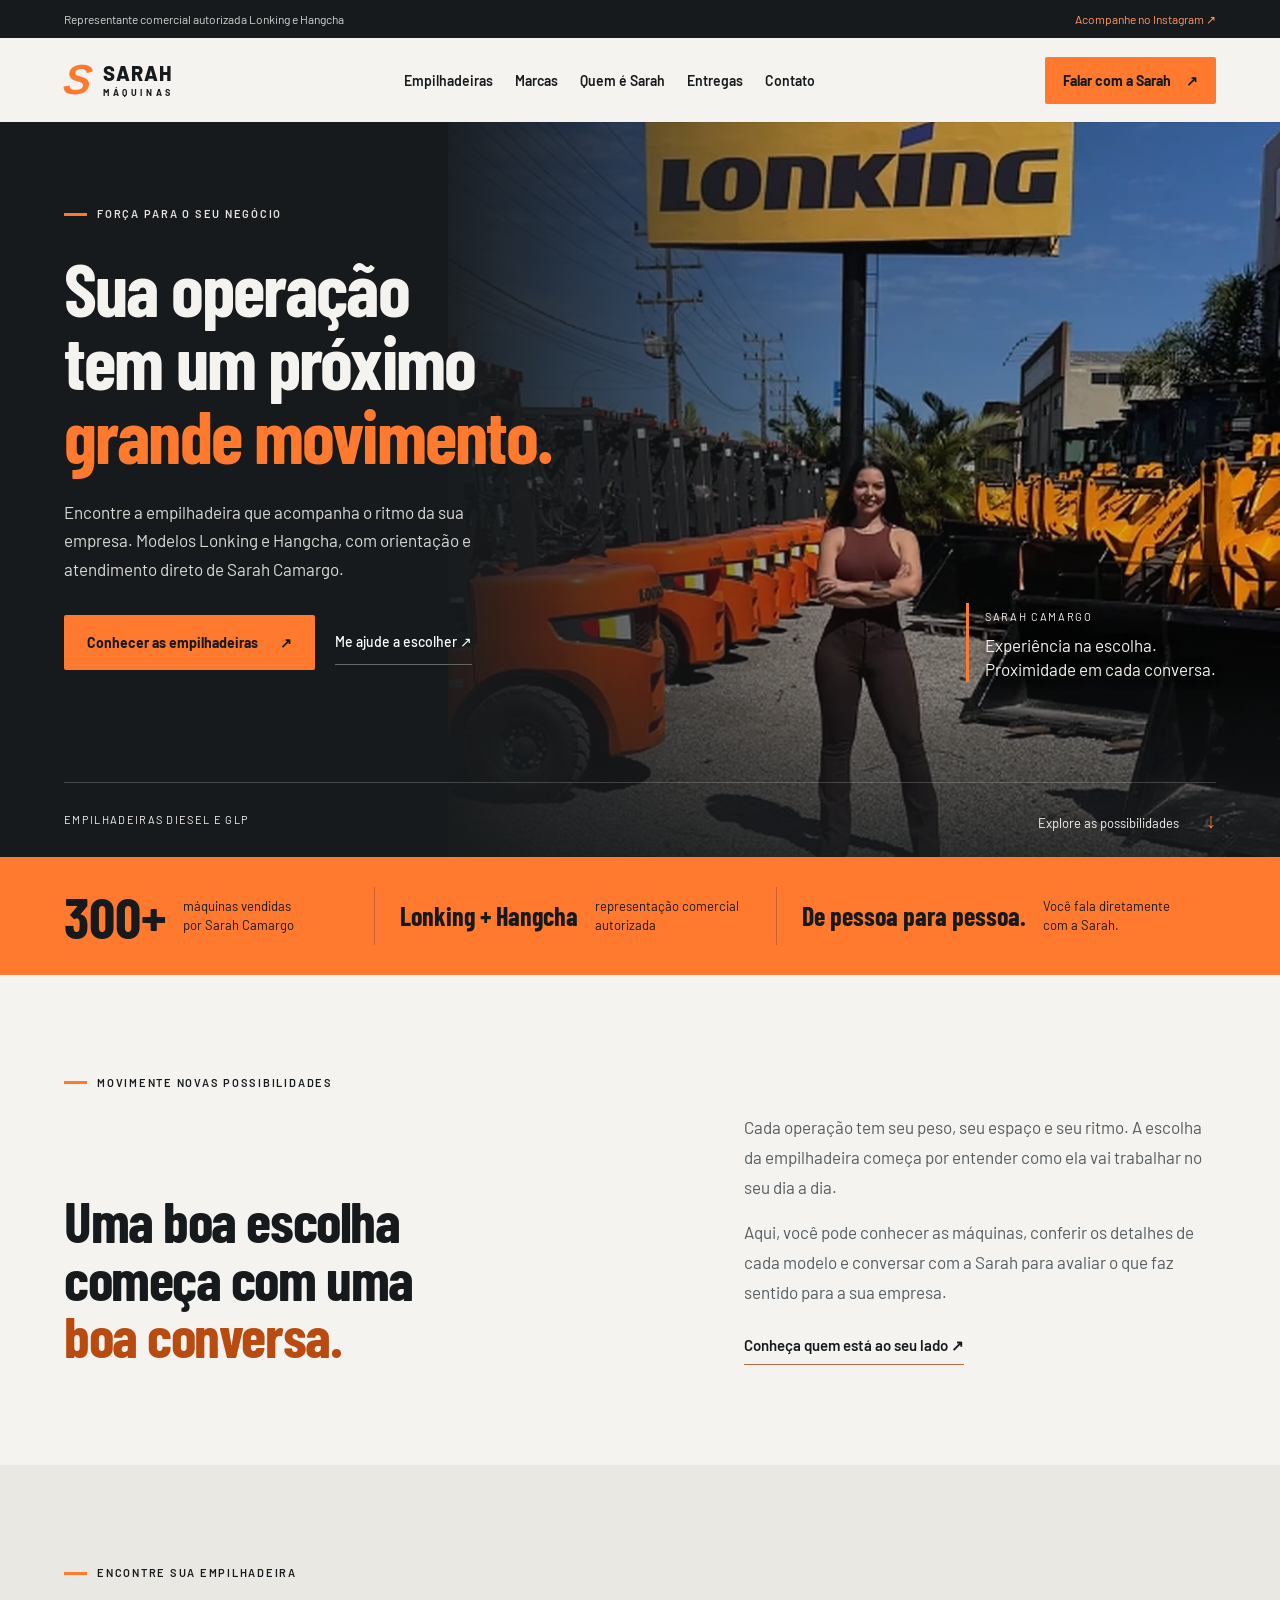
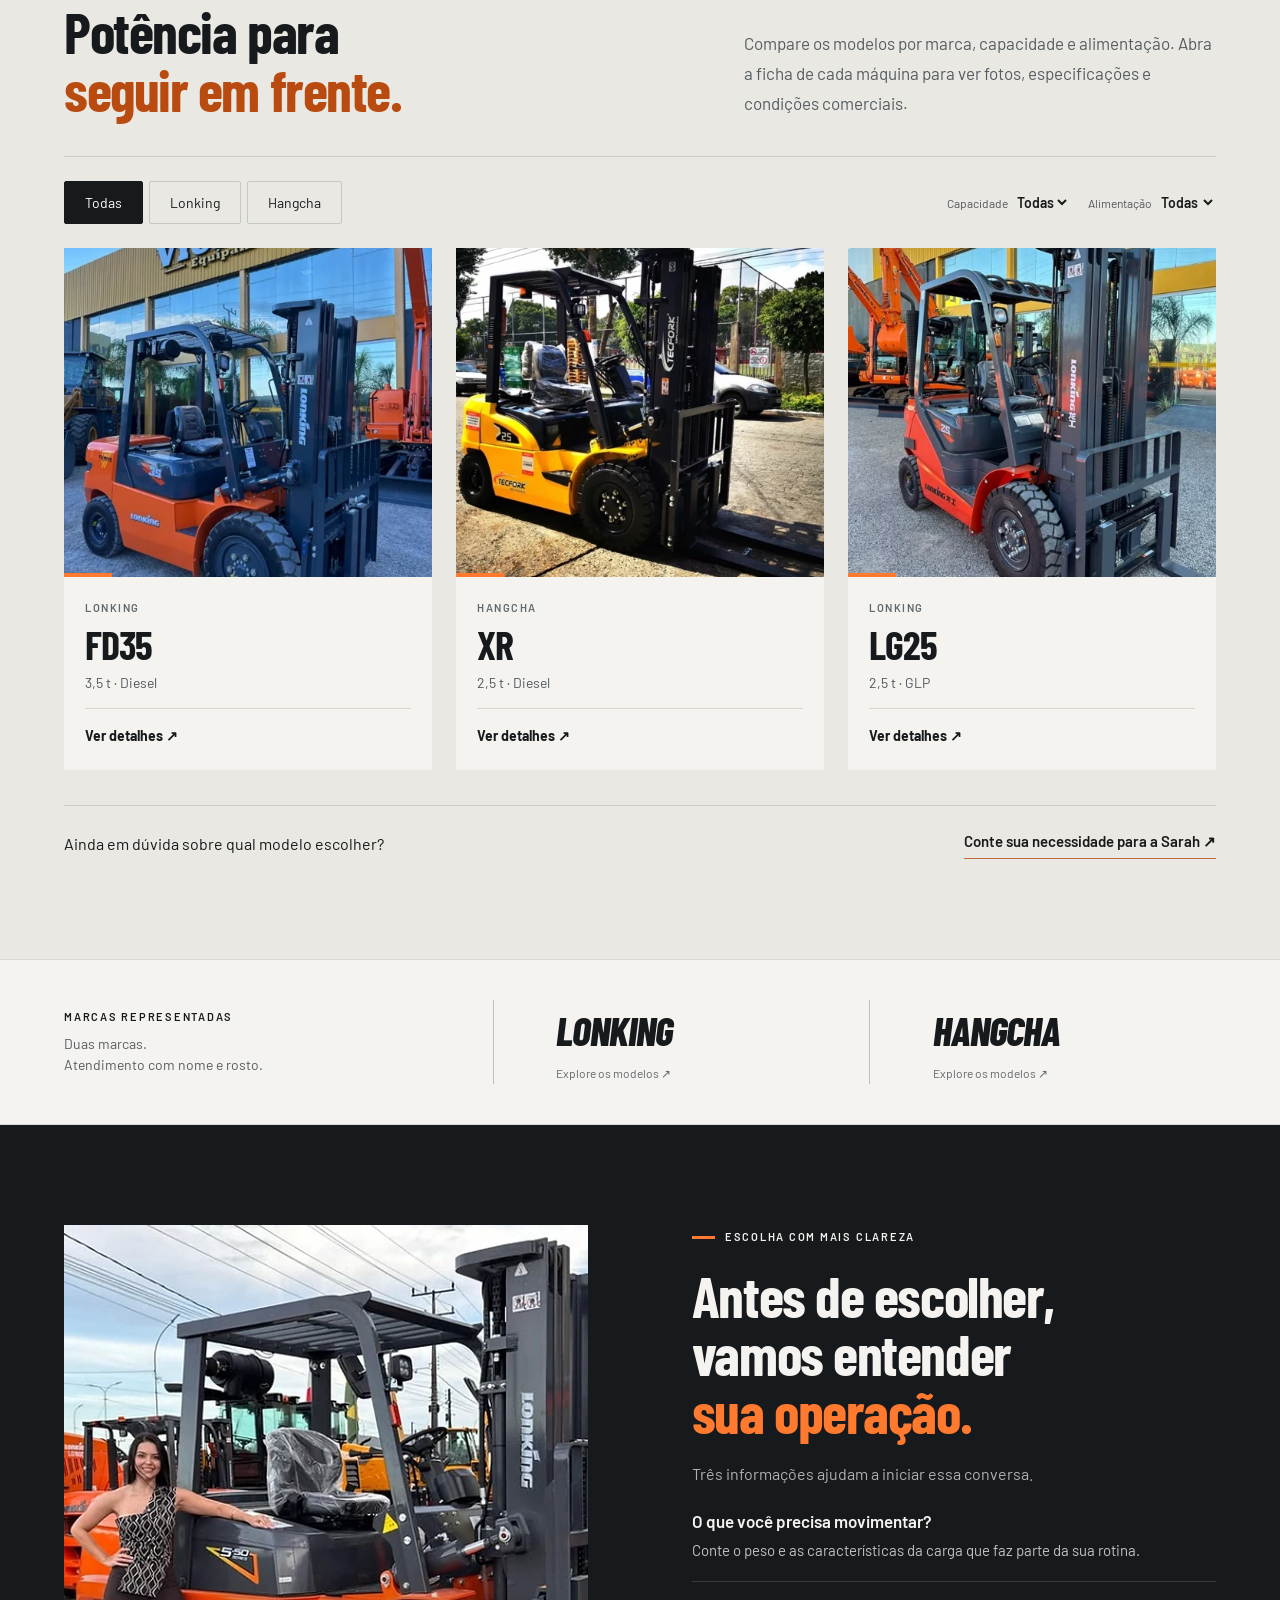
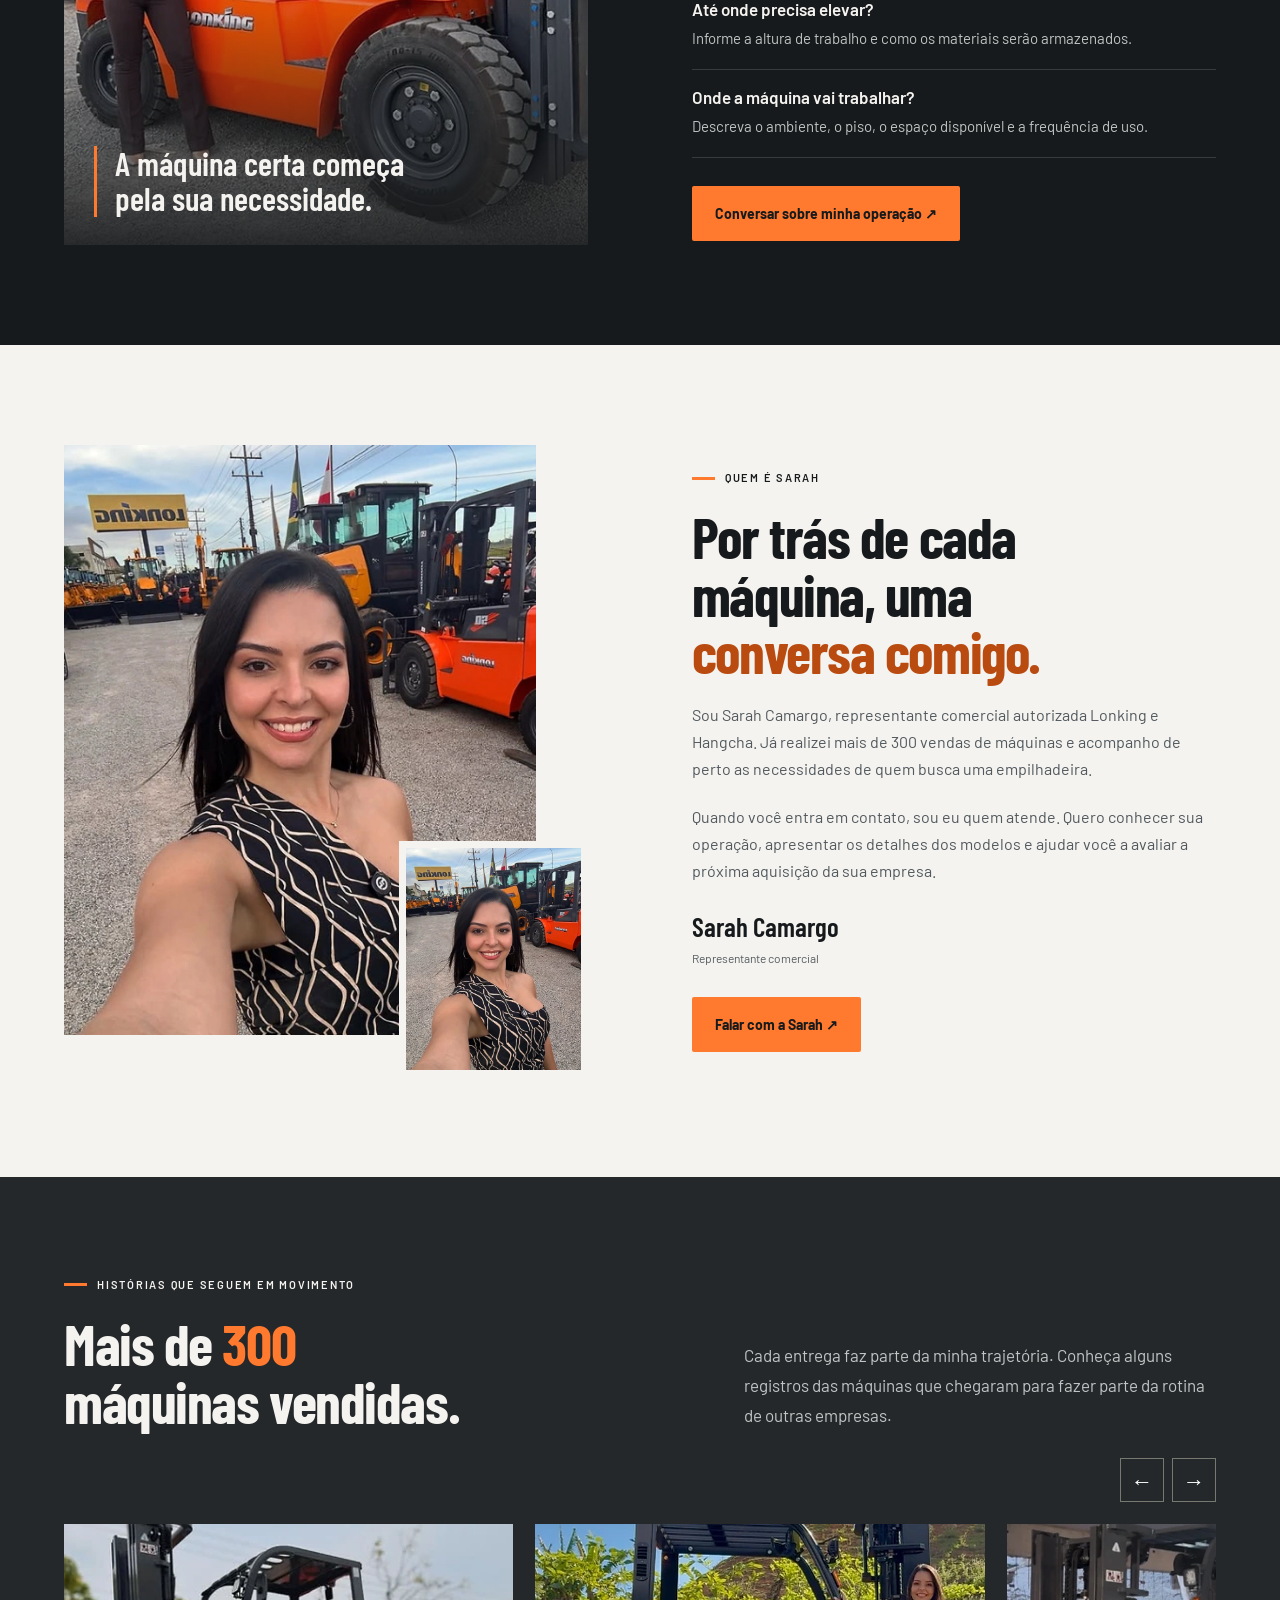
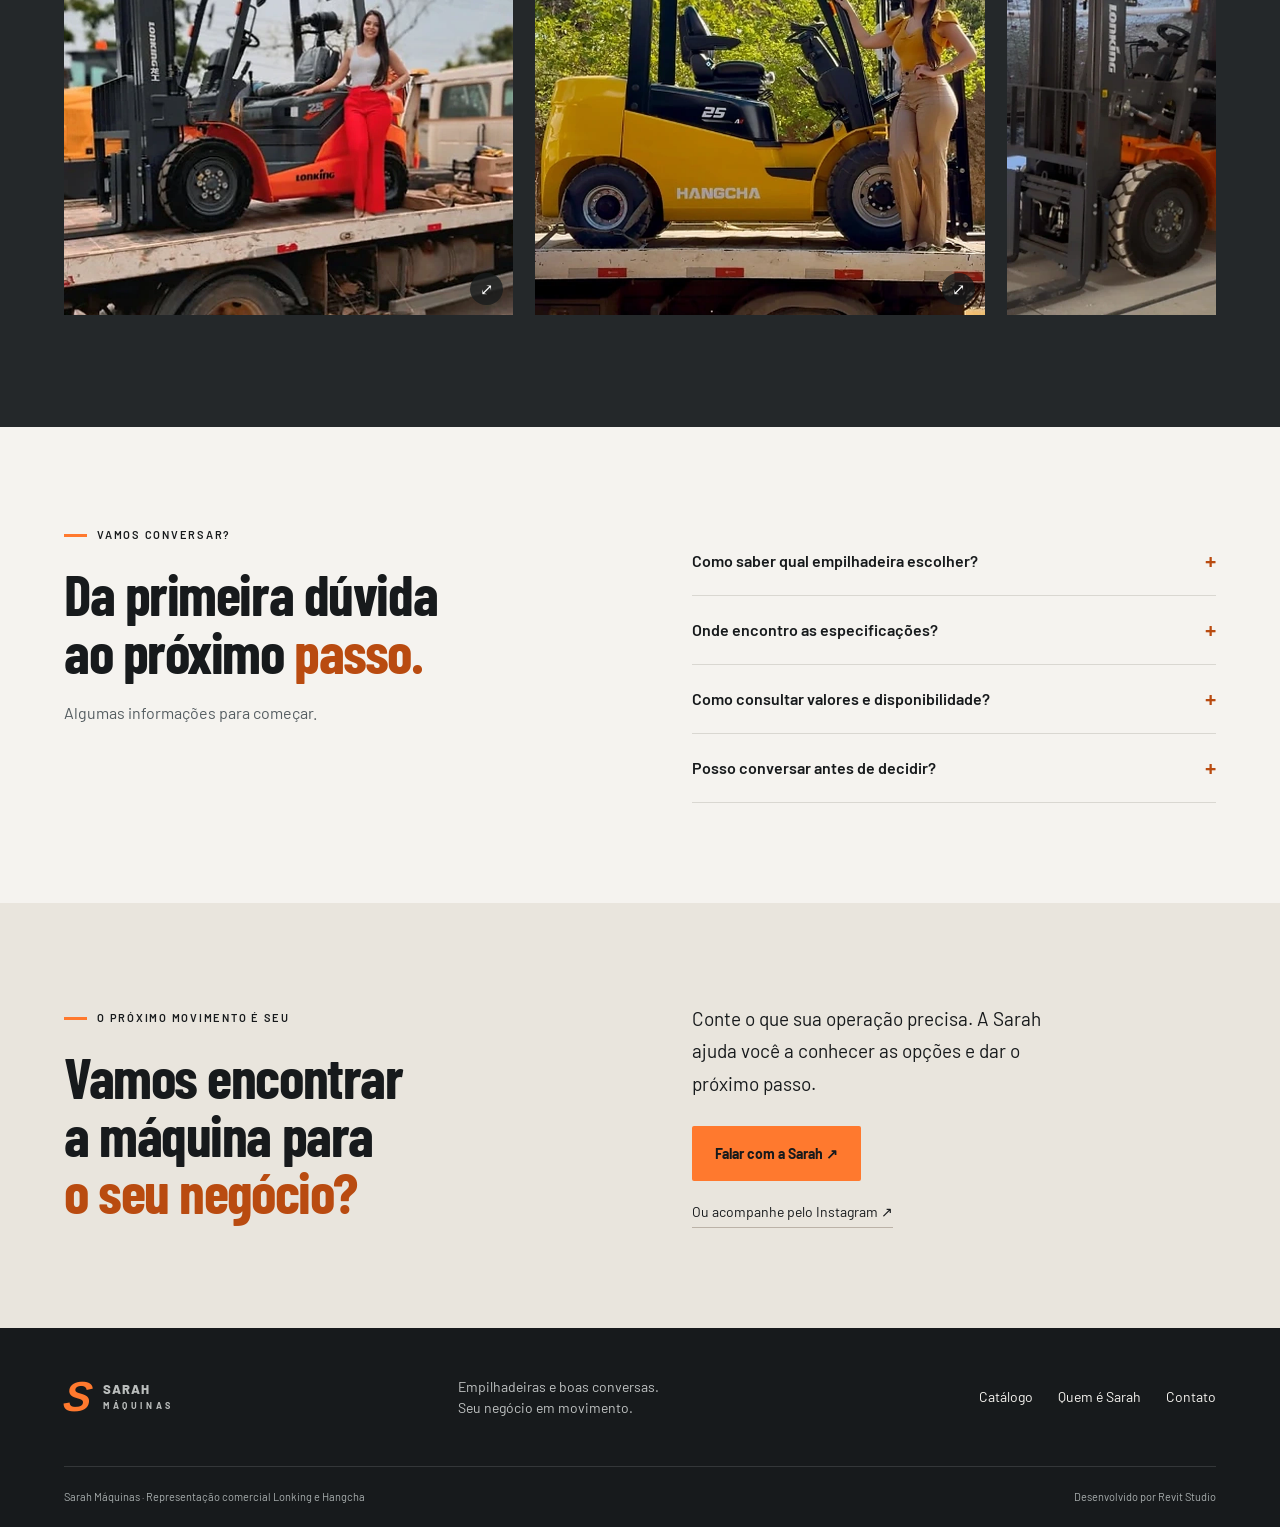
==== index.html @ 53bdcb76 "Repagina Sarah Máquinas com visual industrial e conteúdo de orientação ao comprador" ====
<!doctype html>
<html lang="pt-BR">
<head>
  <meta charset="utf-8">
  <meta name="viewport" content="width=device-width, initial-scale=1">
  <meta name="theme-color" content="#171a1c">
  <meta name="robots" content="noindex,nofollow">
  <meta name="description" content="Empilhadeiras Lonking e Hangcha com Sarah Camargo. Conheça os modelos e converse diretamente com quem entende a sua necessidade.">
  <title>Sarah Máquinas | Empilhadeiras Lonking e Hangcha</title>
  <link rel="stylesheet" href="estilo.css">
  <script defer src="catalogo.js"></script>
  <script defer src="site.js"></script>
</head>
<body>
  <a class="skip" href="#main">Pular para o conteúdo</a>
  <div class="topline"><div class="wrap"><span>Representante comercial autorizada Lonking e Hangcha</span><a href="https://www.instagram.com/sarahempilhadeira/" target="_blank" rel="noopener">Acompanhe no Instagram ↗</a></div></div>
  <header><div class="wrap bar">
    <a class="logo" href="index.html" aria-label="Sarah Máquinas, início"><i aria-hidden="true">S</i><span>SARAH <b>MÁQUINAS</b></span></a>
    <nav aria-label="Navegação"><a href="index.html#catalogo">Empilhadeiras</a><a href="index.html#marcas">Marcas</a><a href="index.html#sarah">Quem é Sarah</a><a href="index.html#entregas">Entregas</a><a href="index.html#contato">Contato</a></nav>
    <button class="top-contact" data-consulta>Falar com a Sarah <span>↗</span></button><button class="menu" aria-label="Abrir menu" aria-expanded="false">☰</button>
  </div></header>
  <main id="main">
    <section class="hero">
      <img class="hero-backdrop" src="media/hero.webp" alt="Sarah Camargo entre empilhadeiras Lonking" fetchpriority="high">
      <div class="wrap hero-inner"><div class="hero-copy">
        <p class="kicker"><i></i> FORÇA PARA O SEU NEGÓCIO</p>
        <h1>Sua operação<br>tem um próximo<br><em>grande movimento.</em></h1>
        <p class="intro">Encontre a empilhadeira que acompanha o ritmo da sua empresa. Modelos Lonking e Hangcha, com orientação e atendimento direto de Sarah Camargo.</p>
        <div class="actions"><a class="primary" href="#catalogo">Conhecer as empilhadeiras <span>↗</span></a><button class="bare" data-consulta>Me ajude a escolher ↗</button></div>
      </div><div class="hero-caption"><span>SARAH CAMARGO</span><p>Experiência na escolha.<br>Proximidade em cada conversa.</p></div></div>
      <div class="hero-bottom wrap"><span>EMPILHADEIRAS DIESEL E GLP</span><a href="#catalogo">Explore as possibilidades <span>↓</span></a></div>
    </section>
    <section class="proof-band" aria-label="Experiência e atendimento"><div class="wrap proof-grid"><div><strong>300+</strong><span>máquinas vendidas<br>por Sarah Camargo</span></div><div><strong>Lonking + Hangcha</strong><span>representação comercial<br>autorizada</span></div><div><strong>De pessoa para pessoa.</strong><span>Você fala diretamente<br>com a Sarah.</span></div></div></section>

    <section class="wrap section introduction"><p class="kicker"><i></i> MOVIMENTE NOVAS POSSIBILIDADES</p><div class="section-heading"><h2>Uma boa escolha<br>começa com uma<br><span>boa conversa.</span></h2><div class="section-copy"><p>Cada operação tem seu peso, seu espaço e seu ritmo. A escolha da empilhadeira começa por entender como ela vai trabalhar no seu dia a dia.</p><p>Aqui, você pode conhecer as máquinas, conferir os detalhes de cada modelo e conversar com a Sarah para avaliar o que faz sentido para a sua empresa.</p><a class="text-link" href="#sarah">Conheça quem está ao seu lado ↗</a></div></div></section>

    <section class="catalog-section" id="catalogo"><div class="wrap section"><div class="section-heading"><div><p class="kicker"><i></i> ENCONTRE SUA EMPILHADEIRA</p><h2>Potência para<br><span>seguir em frente.</span></h2></div><p class="section-copy">Compare os modelos por marca, capacidade e alimentação. Abra a ficha de cada máquina para ver fotos, especificações e condições comerciais.</p></div><div class="filters"><div id="brands" aria-label="Filtrar por marca"></div><div class="selects"><label>Capacidade<select id="cap"><option value="">Todas</option><option>2,5 t</option><option>3,5 t</option></select></label><label>Alimentação<select id="fuel"><option value="">Todas</option><option>Diesel</option><option>GLP</option></select></label></div></div><div id="cards" class="cards" aria-live="polite"></div><div class="catalog-help"><p>Ainda em dúvida sobre qual modelo escolher?</p><button class="text-link" data-consulta>Conte sua necessidade para a Sarah ↗</button></div></div></section>

    <section id="marcas" class="brand-section"><div class="wrap brands-row"><div><p class="kicker">MARCAS REPRESENTADAS</p><p>Duas marcas.<br>Atendimento com nome e rosto.</p></div><a href="?marca=Lonking#catalogo" data-brand="Lonking"><strong>LONKING</strong><small>Explore os modelos ↗</small></a><a href="?marca=Hangcha#catalogo" data-brand="Hangcha"><strong>HANGCHA</strong><small>Explore os modelos ↗</small></a></div></section>

    <section class="choice-section"><div class="wrap section choice-grid"><div class="choice-image"><img src="media/home-2.webp" alt="Sarah ao lado de uma empilhadeira" loading="lazy"><span>A máquina certa começa<br>pela sua necessidade.</span></div><div><p class="kicker"><i></i> ESCOLHA COM MAIS CLAREZA</p><h2>Antes de escolher,<br>vamos entender<br><span>sua operação.</span></h2><p class="choice-lead">Três informações ajudam a iniciar essa conversa.</p><div class="choice-item"><h3>O que você precisa movimentar?</h3><p>Conte o peso e as características da carga que faz parte da sua rotina.</p></div><div class="choice-item"><h3>Até onde precisa elevar?</h3><p>Informe a altura de trabalho e como os materiais serão armazenados.</p></div><div class="choice-item"><h3>Onde a máquina vai trabalhar?</h3><p>Descreva o ambiente, o piso, o espaço disponível e a frequência de uso.</p></div><button class="primary" data-consulta>Conversar sobre minha operação ↗</button></div></div></section>

    <section id="sarah" class="about-section"><div class="wrap section about"><div class="portrait-film"><video id="video" autoplay muted loop playsinline preload="metadata" poster="media/sarah.webp" aria-label="Sarah Camargo em vídeo"><source src="media/video.mp4" type="video/mp4"></video><img src="media/sarah.webp" class="portrait-inset" alt="Retrato de Sarah Camargo" loading="lazy"></div><div><p class="kicker"><i></i> QUEM É SARAH</p><h2>Por trás de cada<br>máquina, uma<br><span>conversa comigo.</span></h2><p>Sou Sarah Camargo, representante comercial autorizada Lonking e Hangcha. Já realizei mais de 300 vendas de máquinas e acompanho de perto as necessidades de quem busca uma empilhadeira.</p><p>Quando você entra em contato, sou eu quem atende. Quero conhecer sua operação, apresentar os detalhes dos modelos e ajudar você a avaliar a próxima aquisição da sua empresa.</p><p class="signature">Sarah Camargo<span>Representante comercial</span></p><button class="primary" data-consulta>Falar com a Sarah ↗</button></div></div></section>

    <section class="deliver section" id="entregas"><div class="wrap"><div class="section-heading"><div><p class="kicker"><i></i> HISTÓRIAS QUE SEGUEM EM MOVIMENTO</p><h2>Mais de <em>300</em><br>máquinas vendidas.</h2></div><p class="section-copy">Cada entrega faz parte da minha trajetória. Conheça alguns registros das máquinas que chegaram para fazer parte da rotina de outras empresas.</p></div><div class="rail-tools"><button id="prevDelivery" aria-label="Entrega anterior">←</button><button id="nextDelivery" aria-label="Próxima entrega">→</button></div><div class="delivery-rail" id="delivery" aria-label="Fotos de entregas"></div></div></section>

    <section class="wrap section faq-section"><div><p class="kicker"><i></i> VAMOS CONVERSAR?</p><h2>Da primeira dúvida<br>ao próximo <span>passo.</span></h2><p>Algumas informações para começar.</p></div><div class="faq-list"><details><summary>Como saber qual empilhadeira escolher?</summary><p>Comece pelo peso da carga, altura de elevação e ambiente de trabalho. Envie essas informações para a Sarah e converse sobre os modelos do catálogo.</p></details><details><summary>Onde encontro as especificações?</summary><p>Abra “Ver detalhes” no modelo desejado. A página reúne fotos, capacidade, alimentação e as especificações disponíveis para aquela máquina.</p></details><details><summary>Como consultar valores e disponibilidade?</summary><p>Use “Consultar este modelo” na página da máquina para preparar uma mensagem com o modelo escolhido. A Sarah confirma o valor, a disponibilidade e as condições da proposta.</p></details><details><summary>Posso conversar antes de decidir?</summary><p>Sim. Você pode falar com a Sarah mesmo sem ter escolhido um modelo. Conte como a máquina será utilizada para iniciar o atendimento.</p></details></div></section>

    <section id="contato" class="contact"><div class="wrap section contact-grid"><div><p class="kicker"><i></i> O PRÓXIMO MOVIMENTO É SEU</p><h2>Vamos encontrar<br>a máquina para<br><span>o seu negócio?</span></h2></div><div><p>Conte o que sua operação precisa. A Sarah ajuda você a conhecer as opções e dar o próximo passo.</p><button class="primary" data-consulta>Falar com a Sarah ↗</button><a class="social-link" href="https://www.instagram.com/sarahempilhadeira/" target="_blank" rel="noopener">Ou acompanhe pelo Instagram ↗</a></div></div></section>
  </main>
  <footer><div class="wrap footer-main"><a class="logo" href="index.html"><i aria-hidden="true">S</i><span>SARAH <b>MÁQUINAS</b></span></a><p>Empilhadeiras e boas conversas.<br>Seu negócio em movimento.</p><div><a href="#catalogo">Catálogo</a><a href="#sarah">Quem é Sarah</a><a href="#contato">Contato</a></div></div><div class="wrap footer-bottom"><span>Sarah Máquinas · Representação comercial Lonking e Hangcha</span><small>Desenvolvido por Revit Studio</small></div></footer>
  <dialog id="dialog"><button class="close" aria-label="Fechar">×</button><div id="modalContent"></div></dialog>
</body>
</html>
---- estilo.css ----
@import url('https://fonts.googleapis.com/css2?family=Barlow+Condensed:wght@600;700;800&family=Barlow:wght@400;500;600;700&display=swap');
*{box-sizing:border-box}html{scroll-behavior:smooth;scroll-padding-top:24px}body{margin:0;background:#f5f3ef;color:#171a1c;font:16px/1.5 "Segoe UI",Arial,sans-serif}a,button{color:inherit}a{text-decoration:none}button,select,textarea{font:inherit}button{cursor:pointer}button,a,select{touch-action:manipulation}button{border:0;background:none}button:focus-visible,a:focus-visible,select:focus-visible,textarea:focus-visible{outline:3px solid #3687be;outline-offset:3px}img{display:block;width:100%}.wrap{width:min(1296px,90%);margin:auto}.skip{position:fixed;top:-100px;background:white;padding:10px;z-index:10}.skip:focus{top:0}header,.hero,footer,.deliver{background:#171a1c;color:#f5f3ef}.bar{height:78px;display:flex;align-items:center;justify-content:space-between;gap:22px}.logo{display:flex;align-items:center;gap:10px;line-height:1;font-size:18px;letter-spacing:1px;font-weight:800}.logo b{display:block;font-size:9px;letter-spacing:3.6px;margin-top:5px}.logo i{font:italic 900 35px/1 Arial;transform:skew(-8deg);color:#ff792e}.bar nav{display:flex;gap:32px;font-size:14px}.bar nav a:hover,.bare:hover{color:#ff995e}.top-contact{border:1px solid #676b6b;color:white;padding:9px 15px;border-radius:3px;font-weight:600;font-size:14px}.top-contact span{margin-left:12px}.menu{display:none}.hero{border-top:1px solid #393c3e}.hero-inner{display:grid;grid-template-columns:1fr 1fr;align-items:stretch}.hero-copy{display:flex;flex-direction:column;justify-content:center;padding:55px 15px 60px 0}.kicker{font:700 11px/1.5 Consolas,monospace;letter-spacing:2px;margin:0 0 22px;display:flex;align-items:center;gap:10px}.kicker i{display:inline-block;width:23px;height:3px;background:#ff792e}.hero .kicker{color:#d6d7d5}h1,h2,h3,p,figure{margin:0}h1,h2,h3{font-family:"Segoe UI",Arial,sans-serif;font-weight:700;letter-spacing:-.065em;line-height:1.01}h1{font-size:clamp(48px,5.7vw,89px)}h1 em{font-style:normal;color:#afb2b2}h1 span,h2 span,.deliver em{color:#ff792e}.intro{color:#c4c6c5;margin:24px 0 28px;font-size:17px}.actions{display:flex;align-items:center;gap:22px;flex-wrap:wrap}.primary,.bare,.actions>a{font-weight:650;font-size:14px}.primary{background:#ff792e;color:#171a1c;padding:14px 19px;border-radius:3px;display:inline-flex;gap:22px;align-items:center;justify-content:center}.primary:hover{background:#ff914f}.bare{color:white;padding:12px 0;border-bottom:1px solid #636666}.hero-media{position:relative;isolation:isolate;overflow:hidden;background:#202426}.hero-media>img{position:absolute;height:100%;object-fit:cover;object-position:50% 54%}.hero-media:after{content:"";position:absolute;inset:70% 0 0;background:linear-gradient(transparent,#101315c9);pointer-events:none}.hero-media figcaption{position:absolute;inset:auto 18px 12px;z-index:1;display:flex;align-items:center;justify-content:space-between;gap:8px;color:white;font-size:12px}.hero-media figcaption div{display:flex;align-items:center;gap:6px;font:11px Consolas,monospace}.hero-media button,.viewer button{color:white;border:1px solid #ffffff70;background:#171a1c80;border-radius:50%;width:40px;height:40px}.section{padding-block:80px}h2{font-size:clamp(40px,4.5vw,72px)}.filters{display:flex;justify-content:space-between;align-items:center;flex-wrap:wrap;gap:18px;border-top:1px solid #c9c9c3;padding:20px 0;margin-top:32px}#brands,.selects{display:flex;gap:6px;align-items:center}#brands button{padding:9px 15px;border:1px solid #c6c8c3;border-radius:3px;font-size:14px}#brands button[aria-pressed=true]{background:#171a1c;color:white;border-color:#171a1c}.selects{gap:18px}.selects label{font-size:12px;color:#51585c}.selects select{margin-left:5px;border:0;background:transparent;color:#171a1c;font-size:14px;font-weight:600}.cards{display:grid;grid-template-columns:repeat(3,minmax(0,1fr));gap:22px}.card{border-bottom:1px solid #bbbdb8;padding-bottom:17px}.card .pic{overflow:hidden;background:#e0e0da}.card img{aspect-ratio:1.3;object-fit:cover;object-position:50% 65%;transition:transform .35s}.card:hover img{transform:scale(1.025)}.card small,.sub{display:block;font:600 11px/1.5 Consolas,monospace;letter-spacing:1.5px;text-transform:uppercase;color:#60686d;margin:18px 0 7px}.card h3{font-size:34px}.card p{color:#51595e;font-size:14px;margin:8px 0 15px}.card b,.return{font-size:14px}.brand-section{border-block:1px solid #c9c9c3;background:#eae9e4}.brands-row{display:grid;grid-template-columns:.8fr 1fr 1fr;padding-block:26px;align-items:center}.brands-row .kicker{margin:0}.brands-row a{border-left:1px solid #bec0bc;padding-left:12%}.brands-row strong{display:block;font-size:28px;font-style:italic;font-weight:800;letter-spacing:-1px}.brands-row small,.contact small{color:#60686d}.about,.product{display:grid;grid-template-columns:1fr 1fr;gap:8%;align-items:center}.about img{height:clamp(320px,38vw,520px);object-fit:cover;object-position:center 40%}.about p:not(.kicker){color:#51595e;max-width:540px;margin:20px 0}.about button{margin-top:10px}.deliver em{font-style:normal}.deliver h2+p{margin:16px 0 28px;color:#c4c6c5}.delivery-grid{display:grid;grid-template-columns:2fr 1fr 1fr;grid-template-rows:repeat(2,190px);gap:12px}.delivery-grid button,.product-photo{position:relative;padding:0;overflow:hidden}.delivery-grid button:first-child{grid-row:span 2}.delivery-grid button:nth-child(2){grid-row:span 2}.delivery-grid img{height:100%;object-fit:cover}.zoom{position:absolute;bottom:10px;right:10px;background:#171a1cc4;color:white;padding:4px 10px}.deliver video{display:block;width:min(100%,790px);max-height:470px;margin:32px auto 0;background:#101214}.contact h2{max-width:840px}.contact .actions{margin:26px 0 12px}footer .wrap{display:flex;gap:20px;flex-wrap:wrap;align-items:center;padding-block:28px}footer span,footer small{font-size:13px;color:#babdbc}footer small{margin-left:auto}.return{display:inline-block;padding-bottom:20px}.product{align-items:start}.product-photo img{max-height:590px;object-fit:contain;background:#e1e2de}.product h1{font-size:clamp(48px,6vw,78px);margin-bottom:16px}.product h2{font-size:24px;margin-top:34px;letter-spacing:-.04em}.product dl{margin:12px 0}.product dl div{border-bottom:1px solid #cccec8;padding:9px 0;display:grid;grid-template-columns:40% 1fr;gap:5px;font-size:14px}.product dt{color:#60686d}.product dd{margin:0}.thumbs{display:flex;gap:8px;margin-top:10px}.thumbs button{padding:2px;border:2px solid transparent}.thumbs button[aria-pressed=true]{border-color:#ff792e}.thumbs img{width:55px;height:65px;object-fit:cover}.share{padding:10px 0;text-decoration:underline}.product .actions{margin-top:18px}.product .commercial{font-size:14px;color:#535a5d}.empty{grid-column:1/-1;padding:28px 0}.empty button{text-decoration:underline}dialog{border:0;border-radius:6px;padding:32px;max-width:min(94vw,620px);width:100%;color:#171a1c;background:#f5f3ef}dialog::backdrop{background:#080a0bdc}dialog h2{font-size:32px;padding-right:30px;margin-bottom:15px}.close{position:absolute;top:8px;right:8px;font-size:26px;width:40px;height:40px;z-index:2;background:#171a1c;color:white;border-radius:50%}textarea{width:100%;margin:14px 0;padding:14px;resize:vertical;min-height:125px}.viewer{max-width:min(94vw,960px);background:#131618;color:white;padding:12px}.viewer img{height:74vh;object-fit:contain}.viewer .viewerbar{display:flex;align-items:center;justify-content:center;gap:20px;padding:8px}.viewer .close{width:40px;height:40px}.status{font-size:13px}.menu{color:white;font-size:22px}
@media(max-width:850px){.bar nav{gap:14px}.hero-copy{padding-block:40px}.actions{gap:12px}.hero .bare{font-size:13px}.delivery-grid{grid-template-rows:repeat(2,140px)}.wrap{width:92%}.cards{gap:14px}}
@media(max-width:700px){.bar{height:60px;gap:12px}.bar nav{display:none;position:absolute;top:60px;left:0;right:0;background:#171a1c;padding:16px 5%;z-index:4;flex-direction:column}.bar nav.open{display:flex}.bar nav a{padding:7px}.top-contact{margin-left:auto;font-size:12px;padding:7px 9px}.menu{display:block}.hero-inner{display:flex;flex-direction:column}.hero-copy{padding:28px 0 20px}.hero .kicker{margin-bottom:12px}.hero h1{font-size:clamp(42px,10vw,64px)}.hero h1 br:nth-child(2){display:none}.hero h1 em:after{content:' '}.intro{margin:12px 0 16px;font-size:15px}.desktop{display:none}.hero-media{aspect-ratio:1.12}.hero-media>img{object-position:50% 54%}.section{padding-block:44px}.kicker{margin-bottom:14px}.filters{margin-top:20px;gap:12px}.selects{flex-wrap:wrap}.cards{grid-template-columns:1fr}.card img{aspect-ratio:1.38}.card+.card{margin-top:12px}.brands-row{grid-template-columns:1fr 1fr;gap:15px}.brands-row .kicker{grid-column:span 2}.brands-row .kicker br{display:none}.brands-row a{padding-left:10px}.about,.product{grid-template-columns:1fr;gap:25px}.about img{height:350px}.delivery-grid{display:flex;overflow-x:auto;scroll-snap-type:x mandatory;gap:9px}.delivery-grid button{flex:0 0 84%;height:355px;scroll-snap-align:start}.deliver video{max-height:420px}.product-photo img{max-height:460px}.product dl div{grid-template-columns:38% 1fr}.viewer img{height:67vh}footer .wrap{gap:8px 12px}footer small{width:100%;margin:0}.hero-media figcaption{inset:auto 10px 8px}.hero-media figcaption button{width:36px;height:36px}}
@media(prefers-reduced-motion:reduce){html{scroll-behavior:auto}*,*:before,*:after{transition:none!important;animation:none!important}}

:root{--ink:#201f1b;--paper:#f7f5f0;--copper:#a3441a;--line:#d8d1c5}
body{background:var(--paper);color:var(--ink)}.bar{height:72px}.bar nav{gap:28px}.bar nav a{font-weight:500}.top-contact,.primary,#brands button{border-radius:28px}.hero{background:radial-gradient(ellipse at 78% 65%,#393229,transparent 58%),#191a18}.hero-inner{width:min(1320px,92%);grid-template-columns:.85fr 1.25fr;gap:4%;padding-block:clamp(28px,4.5vw,76px);align-items:center}.hero-copy{padding:0}.hero h1,.about h2,.deliver h2,.contact h2{font-family:Georgia,'Times New Roman',serif;font-weight:400;letter-spacing:-.055em}.hero h1{font-size:clamp(48px,5.8vw,94px);line-height:.99}.hero h1 em{color:#f1aa79;font-style:italic}.hero-pair{display:grid;grid-template-columns:minmax(0,2.5fr) minmax(0,1fr);gap:clamp(7px,1.1vw,18px);align-items:end}.yard,.machine-side{height:auto;box-shadow:0 12px 35px #0003}.yard{border-radius:80px 4px 4px 4px}.machine-side{border-radius:4px 4px 36px 4px;margin-bottom:14%}.hero-copy .intro{max-width:34ch}.primary{padding:14px 21px;background:#ff985a}.kicker{letter-spacing:.17em}.filters{border-color:var(--line)}.cards{gap:clamp(15px,2vw,32px)}.card{background:#fffcf6;border:1px solid var(--line);border-radius:12px;overflow:hidden;padding:0 0 20px;transition:box-shadow .25s}.card:hover{box-shadow:0 8px 28px #30221514}.card>:not(.pic){margin-left:21px;margin-right:21px}.card b{color:var(--copper)}.brand-section{background:#ebe6dc}.about{gap:9%}.portrait-film{position:relative;width:100%;padding:0 9% 6% 0}.portrait-film video{display:block;width:100%;aspect-ratio:4/5;object-fit:cover;object-position:center;border-radius:70px 5px 5px 5px;background:#242522}.portrait-film .portrait-inset{position:absolute;width:30%;height:auto;aspect-ratio:4/5;bottom:0;right:0;border:5px solid var(--paper);border-radius:5px;object-fit:cover}.deliver{background:#20221f}.deliver .wrap{position:relative}.deliver .rail-tools{display:flex;justify-content:flex-end;gap:8px;margin:-61px 0 18px}.rail-tools button{width:44px;height:44px;border:1px solid #777971;color:#fff;border-radius:50%;font-size:22px}.rail-tools button:hover{background:#ead9bc;color:#20221f}.delivery-rail{display:flex;position:relative;gap:16px;overflow-x:auto;scroll-snap-type:x mandatory;scrollbar-width:thin;scrollbar-color:#ac8663 #333530;padding-bottom:12px;overscroll-behavior-x:contain}.delivery-rail button{padding:0;position:relative;flex:0 0 44%;scroll-snap-align:start;aspect-ratio:5/4;overflow:hidden;border-radius:7px}.delivery-rail img{height:100%;object-fit:cover}.delivery-rail::after{content:"";flex:0 0 calc(56% - 16px)}.delivery-rail .zoom{border-radius:20px}.contact h2{max-width:20ch}.product-photo{width:100%;border-radius:12px}.thumbs button{border-radius:7px}.product dl div{padding-block:12px}.product h1{font-family:Georgia,serif;font-weight:400}
@media(max-width:850px){.hero-inner{gap:3%}.bar nav{gap:12px}}
@media(max-width:700px){.bar{height:60px}.hero-inner{display:grid;grid-template-columns:1fr;gap:20px;padding-block:20px 28px}.hero-copy h1{font-size:clamp(38px,8vw,55px)}.hero-copy h1 br{display:none}.hero-copy h1 br:first-child:after{content:" "}.hero-copy h1 br:first-child{display:block}.hero-copy .intro{max-width:none;margin-block:9px 12px}.hero-copy .kicker{margin-bottom:8px}.hero-pair{max-width:460px;width:100%;margin:auto;grid-template-columns:1.85fr 1fr}.yard{border-radius:42px 4px 4px 4px}.hero .primary{padding:10px 16px}.deliver .rail-tools{margin:0 0 14px;justify-content:flex-start}.delivery-rail{gap:10px}.delivery-rail button{flex-basis:82%;aspect-ratio:4/4.6}.delivery-rail::after{flex-basis:calc(18% - 10px)}.portrait-film{max-width:420px}.contact h2{font-size:clamp(37px,9vw,54px)}}
.portrait-film .portrait-inset{width:34.5%}.hero-pair{grid-template-columns:minmax(0,2.35fr) minmax(0,1.15fr)}@media(max-width:700px){.hero-pair{grid-template-columns:minmax(0,1.70fr) minmax(0,1.15fr)}}

/* Industrial typography and the established Sarah Máquinas palette. */
:root {
  --ink: #171a1c;
  --paper: #f5f3ef;
  --orange: #ff792e;
  --line: #d9d7d1;
}
body { font-family: 'Barlow', Arial, sans-serif; color: var(--ink); }
html { scroll-padding-top: 100px; }
.wrap { width: min(1280px, 90%); }
.section { padding-block: 100px; }
h1, h2, h3, .hero h1, .about h2, .deliver h2, .contact h2, .product h1 {
  font-family: 'Barlow Condensed', 'Arial Narrow', Arial, sans-serif;
  font-weight: 700;
  letter-spacing: -.025em;
  line-height: 1;
}
h2 { font-size: clamp(40px, 4.5vw, 66px); }
h2 span { color: #b94b10; }
.kicker { font: 600 11px/1.5 'Barlow', sans-serif; letter-spacing: .16em; }
.kicker i { background: var(--orange); }
.topline { background: var(--ink); color: #d4d4d1; font-size: 12px; }
.topline .wrap { display: flex; justify-content: space-between; gap: 20px; padding-block: 10px; }
.topline a { color: #ff9a60; }
header { position: sticky; top: 0; z-index: 20; background: var(--paper); color: var(--ink); box-shadow: 0 1px 0 #171a1c15; }
.bar { height: 84px; gap: 18px; }
.bar nav { gap: 22px; font-size: 14px; }
.bar nav a { font-weight: 600; }
.bar nav a:hover { color: #b94b10; }
.logo { font-size: 20px; }
.logo i { color: var(--orange); font-size: 42px; }
.top-contact, .primary { background: var(--orange); border-radius: 2px; border: 0; color: #171a1c; font-weight: 700; }
.top-contact { padding: 13px 18px; white-space: nowrap; }
.primary { padding: 17px 23px; min-height: 50px; }
.primary:hover, .top-contact:hover { background: #ff9a60; }
.text-link { display: inline-block; font-size: 15px; font-weight: 600; border-bottom: 1px solid #bd6a3c; padding: 0 0 6px; }
.hero { position: relative; isolation: isolate; overflow: hidden; border: 0; background: var(--ink); }
.hero-backdrop { position: absolute; width: 65%; right: 0; top: 0; height: 100%; object-fit: cover; object-position: center 52%; z-index: -2; }
.hero::before { content: ''; position: absolute; inset: 0; z-index: -1; background: linear-gradient(90deg, #171a1c 20%, #171a1cf2 35%, #171a1c48 65%, #171a1c18), linear-gradient(0deg, #171a1ccf, transparent 30%); }
.hero-inner { width: min(1280px, 90%); display: grid; grid-template-columns: 1.25fr .75fr; min-height: 660px; padding-block: 72px 100px; gap: 3%; align-items: center; }
.hero h1 { font-size: clamp(56px, 5.8vw, 88px); line-height: .99; }
.hero h1 em { font-style: normal; color: var(--orange); }
.hero .kicker { color: #e7e4df; margin-bottom: 28px; }
.hero-copy .intro { max-width: 44ch; line-height: 1.65; color: #dadad6; font-size: 17px; margin-block: 27px 32px; }
.hero .actions { gap: 20px; }
.hero .bare { font-weight: 500; }
.hero-caption { align-self: end; justify-self: end; border-left: 3px solid var(--orange); padding-left: 16px; text-shadow: 0 2px 12px #000; }
.hero-caption span { font-size: 11px; letter-spacing: .15em; }
.hero-caption p { font-size: 17px; line-height: 1.45; margin-top: 6px; }
.hero-bottom { padding-block: 21px; border-top: 1px solid #ffffff30; display: flex; justify-content: space-between; align-items: center; font-size: 11px; letter-spacing: .12em; }
.hero-bottom a { letter-spacing: 0; font-size: 13px; }
.hero-bottom a span { margin-left: 24px; color: var(--orange); font-size: 21px; }
.proof-band { background: var(--orange); }
.proof-grid { display: grid; grid-template-columns: .85fr 1.1fr 1.2fr; padding-block: 30px; }
.proof-grid>div { display: flex; align-items: center; gap: 17px; padding-inline: 25px; border-right: 1px solid #171a1c38; }
.proof-grid>div:first-child { padding-left: 0; }
.proof-grid>div:last-child { border: 0; }
.proof-grid strong { font: 700 26px/1 'Barlow Condensed', sans-serif; }
.proof-grid>div:first-child strong { font-size: 58px; }
.proof-grid span { font-size: 13px; line-height: 1.4; }
.section-heading { display: grid; grid-template-columns: 1.1fr .9fr; align-items: end; gap: 9%; }
.section-copy { max-width: 490px; color: #555d61; font-size: 17px; line-height: 1.75; }
.section-copy p+p { margin-top: 16px; }
.section-copy .text-link { margin-top: 24px; color: var(--ink); }
.catalog-section { background: #eae8e2; }
.filters { border-color: #cdcdc7; padding-block: 24px; margin-top: 38px; }
#brands button { border-radius: 2px; padding: 10px 20px; }
.cards { gap: 24px; }
.card { background: var(--paper); border: 0; border-radius: 0; padding-bottom: 24px; }
.card .pic { position: relative; }
.card .pic::after { content: ''; position: absolute; left: 0; bottom: 0; width: 48px; height: 4px; background: var(--orange); }
.card img { aspect-ratio: 1.12; object-position: center 60%; }
.card h3 { font-size: 40px; }
.card small { font-family: 'Barlow', sans-serif; margin-top: 23px; }
.card b { display: block; border-top: 1px solid var(--line); padding-top: 16px; color: var(--ink); }
.card:hover { box-shadow: 0 8px 25px #171a1c12; }
.catalog-help { display: flex; justify-content: space-between; align-items: center; gap: 15px; border-top: 1px solid #cdcdc7; padding-top: 24px; margin-top: 35px; }
.brand-section { background: var(--paper); border-color: var(--line); }
.brands-row { grid-template-columns: 1.15fr 1fr 1fr; padding-block: 40px; gap: 30px; }
.brands-row .kicker { margin-bottom: 8px; }
.brands-row p:not(.kicker) { font-size: 14px; color: #555d61; }
.brands-row a { padding-left: 18%; }
.brands-row strong { font-family: 'Barlow Condensed', sans-serif; font-size: 40px; }
.brands-row small { font-size: 12px; }
.choice-section { background: var(--ink); color: var(--paper); }
.choice-grid, .about, .contact-grid { display: grid; grid-template-columns: 1fr 1fr; gap: 9%; align-items: center; }
.choice-grid h2 span, .deliver h2 em { color: var(--orange); }
.choice-image { position: relative; align-self: stretch; min-height: 620px; }
.choice-image img { height: 100%; object-fit: cover; object-position: center; }
.choice-image::after { content: ''; position: absolute; inset: 55% 0 0; background: linear-gradient(transparent, #171a1ce8); }
.choice-image>span { position: absolute; left: 30px; bottom: 28px; z-index: 1; font: 600 33px/1.08 'Barlow Condensed', sans-serif; border-left: 3px solid var(--orange); padding-left: 18px; }
.choice-lead { color: #aeb2b1; margin-block: 22px 8px; }
.choice-item { border-bottom: 1px solid #ffffff24; padding-block: 19px; }
.choice-item h3 { font-family: 'Barlow', sans-serif; font-size: 17px; font-weight: 600; letter-spacing: 0; }
.choice-item p { margin-top: 8px; color: #bfc3c2; font-size: 15px; line-height: 1.6; }
.choice-grid .primary { margin-top: 28px; }
.about p:not(.kicker) { line-height: 1.7; font-size: 16px; }
.portrait-film { padding: 0 10% 8% 0; }
.portrait-film video { border-radius: 0; aspect-ratio: 4/5; }
.portrait-film .portrait-inset { border-radius: 0; border-width: 7px; width: 36%; }
.about .signature { font-family: 'Barlow Condensed', sans-serif; font-size: 27px!important; font-weight: 600; color: var(--ink)!important; }
.signature span { display: block; font: 400 12px/1.4 'Barlow', sans-serif; color: #555d61; }
.deliver { background: #24282a; }
.deliver .section-copy { color: #c0c4c4; }
.deliver em { font-style: normal; }
.deliver .rail-tools { margin: 28px 0 22px; }
.rail-tools button { border-radius: 0; }
.delivery-rail { gap: 22px; }
.delivery-rail button { border-radius: 0; flex-basis: 39%; aspect-ratio: 1.15; }
.delivery-rail::after { flex-basis: calc(61% - 22px); }
.faq-section { display: grid; grid-template-columns: 1fr 1fr; gap: 9%; }
.faq-section>div>p:last-child { margin-top: 20px; color: #555d61; }
.faq-list details { border-bottom: 1px solid var(--line); }
.faq-list summary { font-weight: 600; padding: 22px 26px 22px 0; cursor: pointer; list-style: none; position: relative; }
.faq-list summary::-webkit-details-marker { display: none; }
.faq-list summary::after { content: '+'; position: absolute; right: 0; font-size: 23px; top: 16px; color: #b94b10; }
.faq-list details[open] summary::after { content: '−'; }
.faq-list details p { padding-bottom: 22px; color: #555d61; line-height: 1.7; font-size: 15px; }
.contact { background: #e9e5dd; }
.contact h2 { max-width: none; }
.contact-grid>div>p:not(.kicker) { font-size: 19px; max-width: 360px; line-height: 1.7; margin-bottom: 26px; }
.social-link { display: block; width: fit-content; font-size: 14px; margin-top: 20px; border-bottom: 1px solid #bbb2a7; padding-bottom: 5px; }
footer { background: var(--ink); color: var(--paper); }
footer .footer-main { display: grid; grid-template-columns: 1fr 1fr 1fr; padding-block: 48px; gap: 30px; }
.footer-main>p { color: #bfc2c2; font-size: 14px; }
.footer-main>div { display: flex; justify-content: flex-end; gap: 25px; font-size: 14px; }
footer .footer-bottom { border-top: 1px solid #ffffff20; display: flex; justify-content: space-between; padding-block: 22px; gap: 20px; }
.footer-bottom span, .footer-bottom small { color: #a7adad; font-size: 11px; }
.product h1 { font-size: clamp(50px, 5.8vw, 82px); }
.product-photo { border-radius: 0; }
.menu { color: var(--ink); }

@media(max-width:1000px) {
  .bar nav { gap: 13px; font-size: 12px; }
  .top-contact { font-size: 12px; padding: 12px; }
  .proof-grid>div { flex-direction: column; align-items: flex-start; gap: 8px; }
  .proof-grid>div:first-child { flex-direction: row; align-items: center; }
  .proof-grid strong { font-size: 24px; }
  .hero-inner { min-height: 600px; }
  .section { padding-block: 75px; }
  .choice-image { min-height: 570px; }
}
@media(max-width:700px) {
  html { scroll-padding-top: 76px; }
  .wrap, .hero-inner { width: 90%; }
  .section { padding-block: 54px; }
  .topline .wrap { padding-block: 8px; font-size: 10px; }
  .topline a { display: none; }
  .bar { height: 68px; gap: 12px; }
  .logo { font-size: 17px; }
  .logo i { font-size: 35px; }
  .logo b { font-size: 8px; letter-spacing: 3px; }
  .top-contact { font-size: 11px; padding: 10px; margin-left: auto; }
  .top-contact span { margin-left: 4px; }
  .bar nav { top: 68px; background: var(--paper); color: var(--ink); box-shadow: 0 10px 14px #0001; }
  .bar nav a { padding: 10px 0; font-size: 16px; }
  .menu { display: block; padding: 5px; }
  .hero-backdrop { width: 100%; height: 100%; object-position: 56% 50%; }
  .hero::before { background: linear-gradient(90deg,#171a1ce6,#171a1c4d),linear-gradient(0deg,#171a1cf5,transparent 60%); }
  .hero-inner { display: block; min-height: 610px; padding-block: 48px 32px; }
  .hero h1 { font-size: clamp(49px, 10.5vw, 70px); }
  .hero-copy h1 br { display: block; }
  .hero-copy .kicker { margin-bottom: 23px; font-size: 10px; }
  .hero-copy .intro { font-size: 15px; max-width: 34ch; margin-block: 24px; }
  .hero .primary { padding: 15px 20px; }
  .hero .actions { align-items: flex-start; flex-direction: column; gap: 8px; }
  .hero-caption { margin-top: 34px; font-size: 12px; }
  .hero-caption p { font-size: 14px; }
  .hero-bottom { padding-block: 15px; font-size: 9px; }
  .hero-bottom a { font-size: 11px; }
  .hero-bottom a span { margin-left: 8px; }
  .proof-grid { grid-template-columns: 1fr; padding-block: 12px; }
  .proof-grid>div, .proof-grid>div:first-child { border-right: 0; border-bottom: 1px solid #171a1c30; padding: 18px 0; display: grid; grid-template-columns: 1fr 1fr; align-items: center; }
  .proof-grid strong { font-size: 26px; }
  .proof-grid>div:first-child strong { font-size: 48px; }
  .proof-grid br { display: none; }
  .section-heading, .choice-grid, .about, .contact-grid, .faq-section { grid-template-columns: 1fr; gap: 28px; }
  .section-copy { font-size: 16px; }
  .cards { gap: 20px; }
  .card+.card { margin-top: 0; }
  .card img { aspect-ratio: 1.3; }
  .filters { margin-top: 26px; gap: 20px; }
  .selects { gap: 18px; }
  .selects label { display: flex; flex-direction: column; gap: 5px; }
  .selects select { margin-left: 0; }
  .catalog-help { align-items: flex-start; flex-direction: column; font-size: 14px; }
  .brands-row { grid-template-columns: 1fr 1fr; gap: 24px; padding-block: 30px; }
  .brands-row>div { grid-column: 1/-1; }
  .brands-row a { padding-left: 15px; }
  .brands-row strong { font-size: 32px; }
  .choice-image { min-height: 0; height: 400px; }
  .choice-image img { object-position: center 40%; }
  .choice-image>span { font-size: 30px; left: 22px; }
  .choice-lead { font-size: 15px; }
  .portrait-film { max-width: 460px; }
  .delivery-rail { gap: 12px; }
  .delivery-rail button { flex-basis: 85%; aspect-ratio: .9; }
  .delivery-rail::after { flex-basis: calc(15% - 12px); }
  .contact h2 { font-size: clamp(43px, 10.5vw, 60px); }
  .contact-grid>div>p:not(.kicker) { font-size: 17px; }
  footer .footer-main { grid-template-columns: 1fr; gap: 22px; }
  .footer-main>div { justify-content: flex-start; }
  footer .footer-bottom { align-items: flex-start; flex-direction: column; gap: 8px; }
  .footer-bottom small { width: auto; }
}
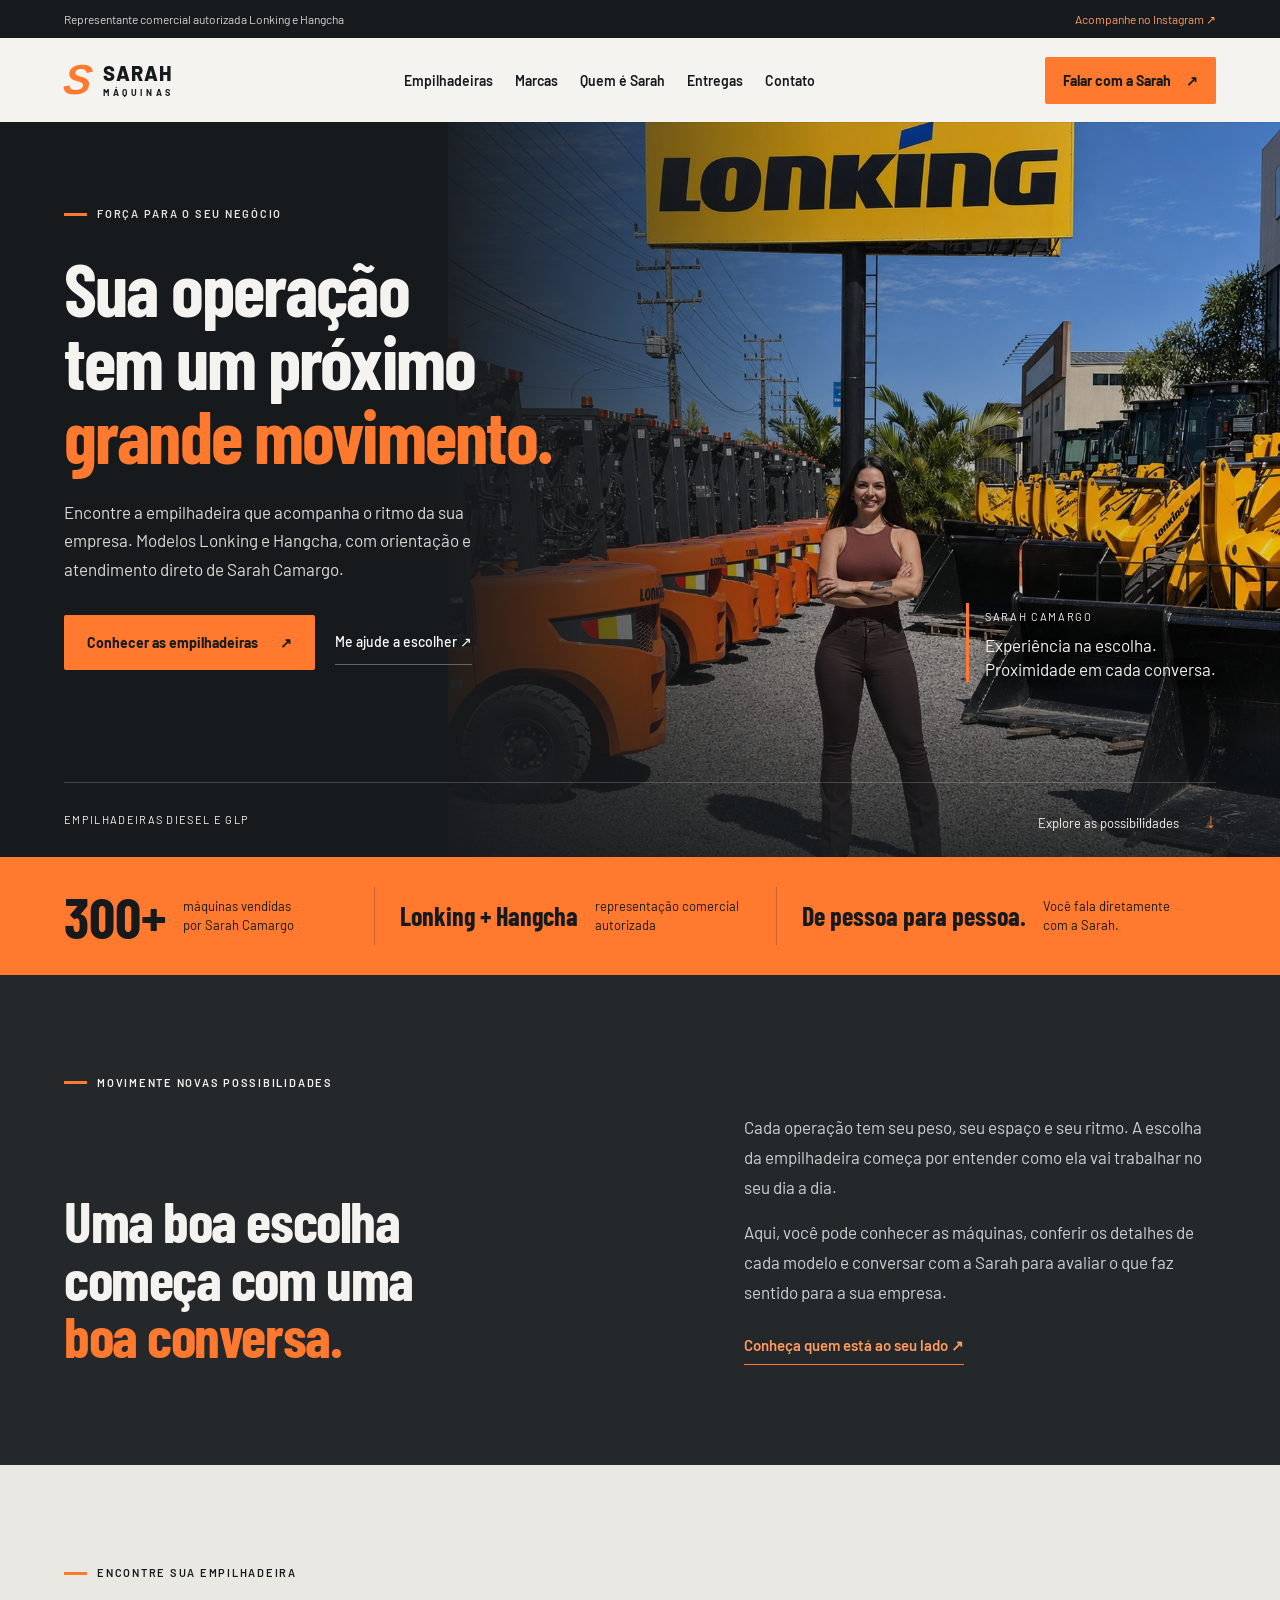
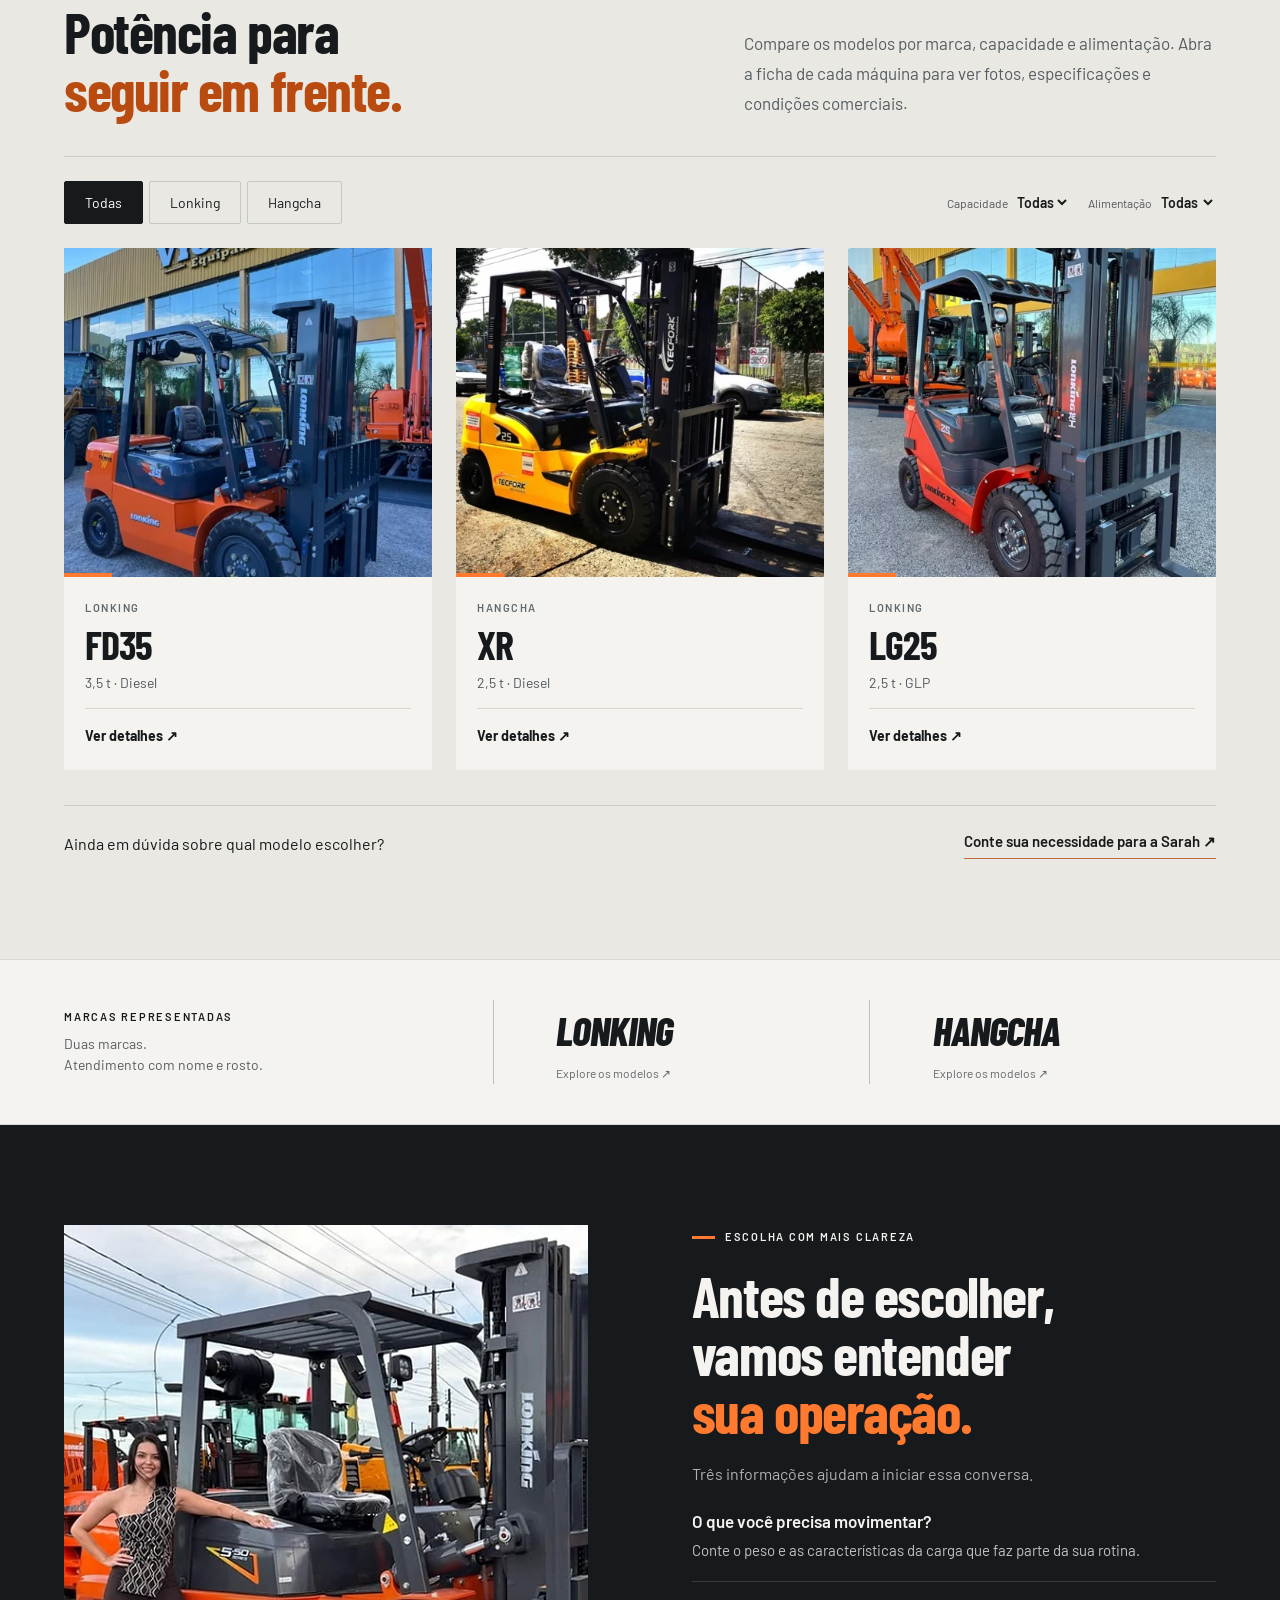
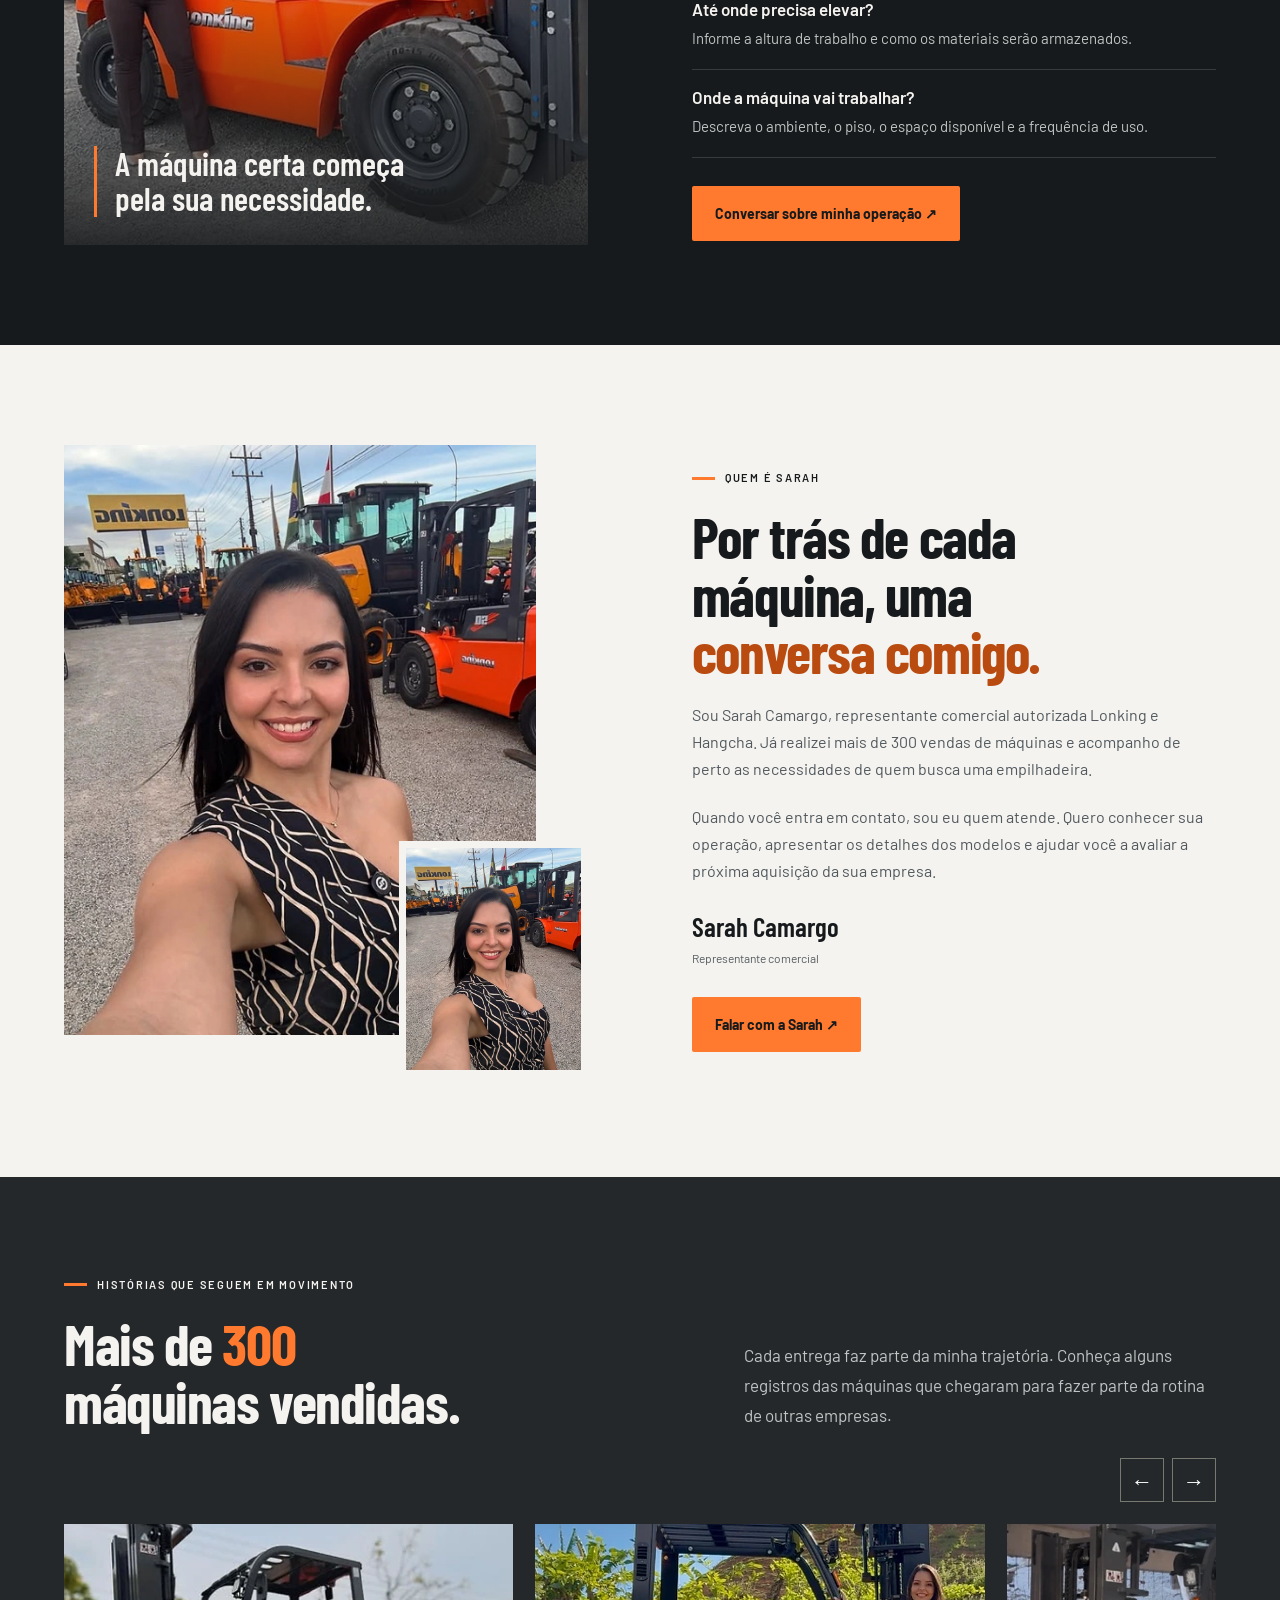
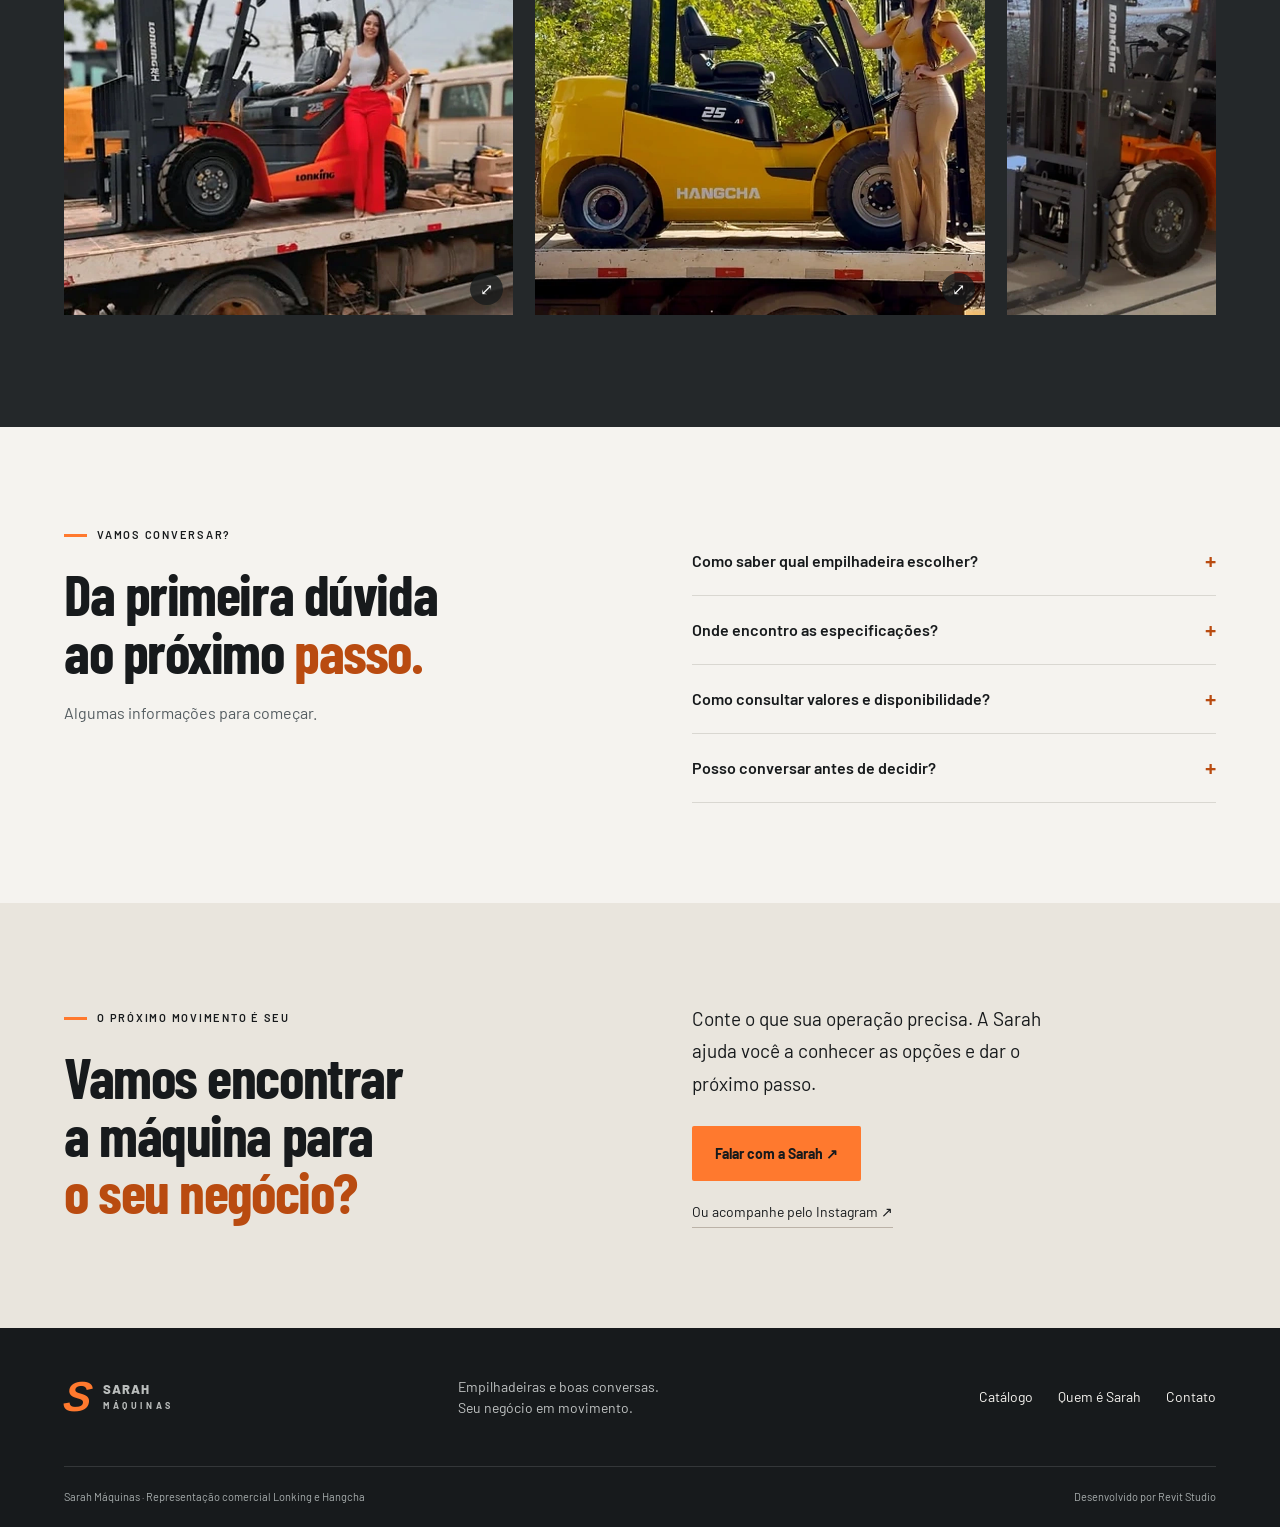
==== commit 94c69bc4: "Atualiza foto HD da home e seção escura em toda a largura" ====
--- a/index.html
+++ b/index.html
@@ -1,54 +1,54 @@
-<!doctype html>
-<html lang="pt-BR">
-<head>
-  <meta charset="utf-8">
-  <meta name="viewport" content="width=device-width, initial-scale=1">
-  <meta name="theme-color" content="#171a1c">
-  <meta name="robots" content="noindex,nofollow">
-  <meta name="description" content="Empilhadeiras Lonking e Hangcha com Sarah Camargo. Conheça os modelos e converse diretamente com quem entende a sua necessidade.">
-  <title>Sarah Máquinas | Empilhadeiras Lonking e Hangcha</title>
-  <link rel="stylesheet" href="estilo.css">
-  <script defer src="catalogo.js"></script>
-  <script defer src="site.js"></script>
-</head>
-<body>
-  <a class="skip" href="#main">Pular para o conteúdo</a>
-  <div class="topline"><div class="wrap"><span>Representante comercial autorizada Lonking e Hangcha</span><a href="https://www.instagram.com/sarahempilhadeira/" target="_blank" rel="noopener">Acompanhe no Instagram ↗</a></div></div>
-  <header><div class="wrap bar">
-    <a class="logo" href="index.html" aria-label="Sarah Máquinas, início"><i aria-hidden="true">S</i><span>SARAH <b>MÁQUINAS</b></span></a>
-    <nav aria-label="Navegação"><a href="index.html#catalogo">Empilhadeiras</a><a href="index.html#marcas">Marcas</a><a href="index.html#sarah">Quem é Sarah</a><a href="index.html#entregas">Entregas</a><a href="index.html#contato">Contato</a></nav>
-    <button class="top-contact" data-consulta>Falar com a Sarah <span>↗</span></button><button class="menu" aria-label="Abrir menu" aria-expanded="false">☰</button>
-  </div></header>
-  <main id="main">
-    <section class="hero">
-      <img class="hero-backdrop" src="media/hero.webp" alt="Sarah Camargo entre empilhadeiras Lonking" fetchpriority="high">
-      <div class="wrap hero-inner"><div class="hero-copy">
-        <p class="kicker"><i></i> FORÇA PARA O SEU NEGÓCIO</p>
-        <h1>Sua operação<br>tem um próximo<br><em>grande movimento.</em></h1>
-        <p class="intro">Encontre a empilhadeira que acompanha o ritmo da sua empresa. Modelos Lonking e Hangcha, com orientação e atendimento direto de Sarah Camargo.</p>
-        <div class="actions"><a class="primary" href="#catalogo">Conhecer as empilhadeiras <span>↗</span></a><button class="bare" data-consulta>Me ajude a escolher ↗</button></div>
-      </div><div class="hero-caption"><span>SARAH CAMARGO</span><p>Experiência na escolha.<br>Proximidade em cada conversa.</p></div></div>
-      <div class="hero-bottom wrap"><span>EMPILHADEIRAS DIESEL E GLP</span><a href="#catalogo">Explore as possibilidades <span>↓</span></a></div>
-    </section>
-    <section class="proof-band" aria-label="Experiência e atendimento"><div class="wrap proof-grid"><div><strong>300+</strong><span>máquinas vendidas<br>por Sarah Camargo</span></div><div><strong>Lonking + Hangcha</strong><span>representação comercial<br>autorizada</span></div><div><strong>De pessoa para pessoa.</strong><span>Você fala diretamente<br>com a Sarah.</span></div></div></section>
-
-    <section class="wrap section introduction"><p class="kicker"><i></i> MOVIMENTE NOVAS POSSIBILIDADES</p><div class="section-heading"><h2>Uma boa escolha<br>começa com uma<br><span>boa conversa.</span></h2><div class="section-copy"><p>Cada operação tem seu peso, seu espaço e seu ritmo. A escolha da empilhadeira começa por entender como ela vai trabalhar no seu dia a dia.</p><p>Aqui, você pode conhecer as máquinas, conferir os detalhes de cada modelo e conversar com a Sarah para avaliar o que faz sentido para a sua empresa.</p><a class="text-link" href="#sarah">Conheça quem está ao seu lado ↗</a></div></div></section>
-
-    <section class="catalog-section" id="catalogo"><div class="wrap section"><div class="section-heading"><div><p class="kicker"><i></i> ENCONTRE SUA EMPILHADEIRA</p><h2>Potência para<br><span>seguir em frente.</span></h2></div><p class="section-copy">Compare os modelos por marca, capacidade e alimentação. Abra a ficha de cada máquina para ver fotos, especificações e condições comerciais.</p></div><div class="filters"><div id="brands" aria-label="Filtrar por marca"></div><div class="selects"><label>Capacidade<select id="cap"><option value="">Todas</option><option>2,5 t</option><option>3,5 t</option></select></label><label>Alimentação<select id="fuel"><option value="">Todas</option><option>Diesel</option><option>GLP</option></select></label></div></div><div id="cards" class="cards" aria-live="polite"></div><div class="catalog-help"><p>Ainda em dúvida sobre qual modelo escolher?</p><button class="text-link" data-consulta>Conte sua necessidade para a Sarah ↗</button></div></div></section>
-
-    <section id="marcas" class="brand-section"><div class="wrap brands-row"><div><p class="kicker">MARCAS REPRESENTADAS</p><p>Duas marcas.<br>Atendimento com nome e rosto.</p></div><a href="?marca=Lonking#catalogo" data-brand="Lonking"><strong>LONKING</strong><small>Explore os modelos ↗</small></a><a href="?marca=Hangcha#catalogo" data-brand="Hangcha"><strong>HANGCHA</strong><small>Explore os modelos ↗</small></a></div></section>
-
-    <section class="choice-section"><div class="wrap section choice-grid"><div class="choice-image"><img src="media/home-2.webp" alt="Sarah ao lado de uma empilhadeira" loading="lazy"><span>A máquina certa começa<br>pela sua necessidade.</span></div><div><p class="kicker"><i></i> ESCOLHA COM MAIS CLAREZA</p><h2>Antes de escolher,<br>vamos entender<br><span>sua operação.</span></h2><p class="choice-lead">Três informações ajudam a iniciar essa conversa.</p><div class="choice-item"><h3>O que você precisa movimentar?</h3><p>Conte o peso e as características da carga que faz parte da sua rotina.</p></div><div class="choice-item"><h3>Até onde precisa elevar?</h3><p>Informe a altura de trabalho e como os materiais serão armazenados.</p></div><div class="choice-item"><h3>Onde a máquina vai trabalhar?</h3><p>Descreva o ambiente, o piso, o espaço disponível e a frequência de uso.</p></div><button class="primary" data-consulta>Conversar sobre minha operação ↗</button></div></div></section>
-
-    <section id="sarah" class="about-section"><div class="wrap section about"><div class="portrait-film"><video id="video" autoplay muted loop playsinline preload="metadata" poster="media/sarah.webp" aria-label="Sarah Camargo em vídeo"><source src="media/video.mp4" type="video/mp4"></video><img src="media/sarah.webp" class="portrait-inset" alt="Retrato de Sarah Camargo" loading="lazy"></div><div><p class="kicker"><i></i> QUEM É SARAH</p><h2>Por trás de cada<br>máquina, uma<br><span>conversa comigo.</span></h2><p>Sou Sarah Camargo, representante comercial autorizada Lonking e Hangcha. Já realizei mais de 300 vendas de máquinas e acompanho de perto as necessidades de quem busca uma empilhadeira.</p><p>Quando você entra em contato, sou eu quem atende. Quero conhecer sua operação, apresentar os detalhes dos modelos e ajudar você a avaliar a próxima aquisição da sua empresa.</p><p class="signature">Sarah Camargo<span>Representante comercial</span></p><button class="primary" data-consulta>Falar com a Sarah ↗</button></div></div></section>
-
-    <section class="deliver section" id="entregas"><div class="wrap"><div class="section-heading"><div><p class="kicker"><i></i> HISTÓRIAS QUE SEGUEM EM MOVIMENTO</p><h2>Mais de <em>300</em><br>máquinas vendidas.</h2></div><p class="section-copy">Cada entrega faz parte da minha trajetória. Conheça alguns registros das máquinas que chegaram para fazer parte da rotina de outras empresas.</p></div><div class="rail-tools"><button id="prevDelivery" aria-label="Entrega anterior">←</button><button id="nextDelivery" aria-label="Próxima entrega">→</button></div><div class="delivery-rail" id="delivery" aria-label="Fotos de entregas"></div></div></section>
-
-    <section class="wrap section faq-section"><div><p class="kicker"><i></i> VAMOS CONVERSAR?</p><h2>Da primeira dúvida<br>ao próximo <span>passo.</span></h2><p>Algumas informações para começar.</p></div><div class="faq-list"><details><summary>Como saber qual empilhadeira escolher?</summary><p>Comece pelo peso da carga, altura de elevação e ambiente de trabalho. Envie essas informações para a Sarah e converse sobre os modelos do catálogo.</p></details><details><summary>Onde encontro as especificações?</summary><p>Abra “Ver detalhes” no modelo desejado. A página reúne fotos, capacidade, alimentação e as especificações disponíveis para aquela máquina.</p></details><details><summary>Como consultar valores e disponibilidade?</summary><p>Use “Consultar este modelo” na página da máquina para preparar uma mensagem com o modelo escolhido. A Sarah confirma o valor, a disponibilidade e as condições da proposta.</p></details><details><summary>Posso conversar antes de decidir?</summary><p>Sim. Você pode falar com a Sarah mesmo sem ter escolhido um modelo. Conte como a máquina será utilizada para iniciar o atendimento.</p></details></div></section>
-
-    <section id="contato" class="contact"><div class="wrap section contact-grid"><div><p class="kicker"><i></i> O PRÓXIMO MOVIMENTO É SEU</p><h2>Vamos encontrar<br>a máquina para<br><span>o seu negócio?</span></h2></div><div><p>Conte o que sua operação precisa. A Sarah ajuda você a conhecer as opções e dar o próximo passo.</p><button class="primary" data-consulta>Falar com a Sarah ↗</button><a class="social-link" href="https://www.instagram.com/sarahempilhadeira/" target="_blank" rel="noopener">Ou acompanhe pelo Instagram ↗</a></div></div></section>
-  </main>
-  <footer><div class="wrap footer-main"><a class="logo" href="index.html"><i aria-hidden="true">S</i><span>SARAH <b>MÁQUINAS</b></span></a><p>Empilhadeiras e boas conversas.<br>Seu negócio em movimento.</p><div><a href="#catalogo">Catálogo</a><a href="#sarah">Quem é Sarah</a><a href="#contato">Contato</a></div></div><div class="wrap footer-bottom"><span>Sarah Máquinas · Representação comercial Lonking e Hangcha</span><small>Desenvolvido por Revit Studio</small></div></footer>
-  <dialog id="dialog"><button class="close" aria-label="Fechar">×</button><div id="modalContent"></div></dialog>
-</body>
-</html>
+<!doctype html>
+<html lang="pt-BR">
+<head>
+  <meta charset="utf-8">
+  <meta name="viewport" content="width=device-width, initial-scale=1">
+  <meta name="theme-color" content="#171a1c">
+  <meta name="robots" content="noindex,nofollow">
+  <meta name="description" content="Empilhadeiras Lonking e Hangcha com Sarah Camargo. Conheça os modelos e converse diretamente com quem entende a sua necessidade.">
+  <title>Sarah Máquinas | Empilhadeiras Lonking e Hangcha</title>
+  <link rel="stylesheet" href="estilo.css?v=20261110">
+  <script defer src="catalogo.js"></script>
+  <script defer src="site.js"></script>
+</head>
+<body>
+  <a class="skip" href="#main">Pular para o conteúdo</a>
+  <div class="topline"><div class="wrap"><span>Representante comercial autorizada Lonking e Hangcha</span><a href="https://www.instagram.com/sarahempilhadeira/" target="_blank" rel="noopener">Acompanhe no Instagram ↗</a></div></div>
+  <header><div class="wrap bar">
+    <a class="logo" href="index.html" aria-label="Sarah Máquinas, início"><i aria-hidden="true">S</i><span>SARAH <b>MÁQUINAS</b></span></a>
+    <nav aria-label="Navegação"><a href="index.html#catalogo">Empilhadeiras</a><a href="index.html#marcas">Marcas</a><a href="index.html#sarah">Quem é Sarah</a><a href="index.html#entregas">Entregas</a><a href="index.html#contato">Contato</a></nav>
+    <button class="top-contact" data-consulta>Falar com a Sarah <span>↗</span></button><button class="menu" aria-label="Abrir menu" aria-expanded="false">☰</button>
+  </div></header>
+  <main id="main">
+    <section class="hero">
+      <img class="hero-backdrop" src="media/hero-hd.svg" width="1211" height="1299" alt="Sarah Camargo entre empilhadeiras Lonking" fetchpriority="high">
+      <div class="wrap hero-inner"><div class="hero-copy">
+        <p class="kicker"><i></i> FORÇA PARA O SEU NEGÓCIO</p>
+        <h1>Sua operação<br>tem um próximo<br><em>grande movimento.</em></h1>
+        <p class="intro">Encontre a empilhadeira que acompanha o ritmo da sua empresa. Modelos Lonking e Hangcha, com orientação e atendimento direto de Sarah Camargo.</p>
+        <div class="actions"><a class="primary" href="#catalogo">Conhecer as empilhadeiras <span>↗</span></a><button class="bare" data-consulta>Me ajude a escolher ↗</button></div>
+      </div><div class="hero-caption"><span>SARAH CAMARGO</span><p>Experiência na escolha.<br>Proximidade em cada conversa.</p></div></div>
+      <div class="hero-bottom wrap"><span>EMPILHADEIRAS DIESEL E GLP</span><a href="#catalogo">Explore as possibilidades <span>↓</span></a></div>
+    </section>
+    <section class="proof-band" aria-label="Experiência e atendimento"><div class="wrap proof-grid"><div><strong>300+</strong><span>máquinas vendidas<br>por Sarah Camargo</span></div><div><strong>Lonking + Hangcha</strong><span>representação comercial<br>autorizada</span></div><div><strong>De pessoa para pessoa.</strong><span>Você fala diretamente<br>com a Sarah.</span></div></div></section>
+
+    <section class="introduction"><div class="wrap section"><p class="kicker"><i></i> MOVIMENTE NOVAS POSSIBILIDADES</p><div class="section-heading"><h2>Uma boa escolha<br>começa com uma<br><span>boa conversa.</span></h2><div class="section-copy"><p>Cada operação tem seu peso, seu espaço e seu ritmo. A escolha da empilhadeira começa por entender como ela vai trabalhar no seu dia a dia.</p><p>Aqui, você pode conhecer as máquinas, conferir os detalhes de cada modelo e conversar com a Sarah para avaliar o que faz sentido para a sua empresa.</p><a class="text-link" href="#sarah">Conheça quem está ao seu lado ↗</a></div></div></div></section>
+
+    <section class="catalog-section" id="catalogo"><div class="wrap section"><div class="section-heading"><div><p class="kicker"><i></i> ENCONTRE SUA EMPILHADEIRA</p><h2>Potência para<br><span>seguir em frente.</span></h2></div><p class="section-copy">Compare os modelos por marca, capacidade e alimentação. Abra a ficha de cada máquina para ver fotos, especificações e condições comerciais.</p></div><div class="filters"><div id="brands" aria-label="Filtrar por marca"></div><div class="selects"><label>Capacidade<select id="cap"><option value="">Todas</option><option>2,5 t</option><option>3,5 t</option></select></label><label>Alimentação<select id="fuel"><option value="">Todas</option><option>Diesel</option><option>GLP</option></select></label></div></div><div id="cards" class="cards" aria-live="polite"></div><div class="catalog-help"><p>Ainda em dúvida sobre qual modelo escolher?</p><button class="text-link" data-consulta>Conte sua necessidade para a Sarah ↗</button></div></div></section>
+
+    <section id="marcas" class="brand-section"><div class="wrap brands-row"><div><p class="kicker">MARCAS REPRESENTADAS</p><p>Duas marcas.<br>Atendimento com nome e rosto.</p></div><a href="?marca=Lonking#catalogo" data-brand="Lonking"><strong>LONKING</strong><small>Explore os modelos ↗</small></a><a href="?marca=Hangcha#catalogo" data-brand="Hangcha"><strong>HANGCHA</strong><small>Explore os modelos ↗</small></a></div></section>
+
+    <section class="choice-section"><div class="wrap section choice-grid"><div class="choice-image"><img src="media/home-2.webp" alt="Sarah ao lado de uma empilhadeira" loading="lazy"><span>A máquina certa começa<br>pela sua necessidade.</span></div><div><p class="kicker"><i></i> ESCOLHA COM MAIS CLAREZA</p><h2>Antes de escolher,<br>vamos entender<br><span>sua operação.</span></h2><p class="choice-lead">Três informações ajudam a iniciar essa conversa.</p><div class="choice-item"><h3>O que você precisa movimentar?</h3><p>Conte o peso e as características da carga que faz parte da sua rotina.</p></div><div class="choice-item"><h3>Até onde precisa elevar?</h3><p>Informe a altura de trabalho e como os materiais serão armazenados.</p></div><div class="choice-item"><h3>Onde a máquina vai trabalhar?</h3><p>Descreva o ambiente, o piso, o espaço disponível e a frequência de uso.</p></div><button class="primary" data-consulta>Conversar sobre minha operação ↗</button></div></div></section>
+
+    <section id="sarah" class="about-section"><div class="wrap section about"><div class="portrait-film"><video id="video" autoplay muted loop playsinline preload="metadata" poster="media/sarah.webp" aria-label="Sarah Camargo em vídeo"><source src="media/video.mp4" type="video/mp4"></video><img src="media/sarah.webp" class="portrait-inset" alt="Retrato de Sarah Camargo" loading="lazy"></div><div><p class="kicker"><i></i> QUEM É SARAH</p><h2>Por trás de cada<br>máquina, uma<br><span>conversa comigo.</span></h2><p>Sou Sarah Camargo, representante comercial autorizada Lonking e Hangcha. Já realizei mais de 300 vendas de máquinas e acompanho de perto as necessidades de quem busca uma empilhadeira.</p><p>Quando você entra em contato, sou eu quem atende. Quero conhecer sua operação, apresentar os detalhes dos modelos e ajudar você a avaliar a próxima aquisição da sua empresa.</p><p class="signature">Sarah Camargo<span>Representante comercial</span></p><button class="primary" data-consulta>Falar com a Sarah ↗</button></div></div></section>
+
+    <section class="deliver section" id="entregas"><div class="wrap"><div class="section-heading"><div><p class="kicker"><i></i> HISTÓRIAS QUE SEGUEM EM MOVIMENTO</p><h2>Mais de <em>300</em><br>máquinas vendidas.</h2></div><p class="section-copy">Cada entrega faz parte da minha trajetória. Conheça alguns registros das máquinas que chegaram para fazer parte da rotina de outras empresas.</p></div><div class="rail-tools"><button id="prevDelivery" aria-label="Entrega anterior">←</button><button id="nextDelivery" aria-label="Próxima entrega">→</button></div><div class="delivery-rail" id="delivery" aria-label="Fotos de entregas"></div></div></section>
+
+    <section class="wrap section faq-section"><div><p class="kicker"><i></i> VAMOS CONVERSAR?</p><h2>Da primeira dúvida<br>ao próximo <span>passo.</span></h2><p>Algumas informações para começar.</p></div><div class="faq-list"><details><summary>Como saber qual empilhadeira escolher?</summary><p>Comece pelo peso da carga, altura de elevação e ambiente de trabalho. Envie essas informações para a Sarah e converse sobre os modelos do catálogo.</p></details><details><summary>Onde encontro as especificações?</summary><p>Abra “Ver detalhes” no modelo desejado. A página reúne fotos, capacidade, alimentação e as especificações disponíveis para aquela máquina.</p></details><details><summary>Como consultar valores e disponibilidade?</summary><p>Use “Consultar este modelo” na página da máquina para preparar uma mensagem com o modelo escolhido. A Sarah confirma o valor, a disponibilidade e as condições da proposta.</p></details><details><summary>Posso conversar antes de decidir?</summary><p>Sim. Você pode falar com a Sarah mesmo sem ter escolhido um modelo. Conte como a máquina será utilizada para iniciar o atendimento.</p></details></div></section>
+
+    <section id="contato" class="contact"><div class="wrap section contact-grid"><div><p class="kicker"><i></i> O PRÓXIMO MOVIMENTO É SEU</p><h2>Vamos encontrar<br>a máquina para<br><span>o seu negócio?</span></h2></div><div><p>Conte o que sua operação precisa. A Sarah ajuda você a conhecer as opções e dar o próximo passo.</p><button class="primary" data-consulta>Falar com a Sarah ↗</button><a class="social-link" href="https://www.instagram.com/sarahempilhadeira/" target="_blank" rel="noopener">Ou acompanhe pelo Instagram ↗</a></div></div></section>
+  </main>
+  <footer><div class="wrap footer-main"><a class="logo" href="index.html"><i aria-hidden="true">S</i><span>SARAH <b>MÁQUINAS</b></span></a><p>Empilhadeiras e boas conversas.<br>Seu negócio em movimento.</p><div><a href="#catalogo">Catálogo</a><a href="#sarah">Quem é Sarah</a><a href="#contato">Contato</a></div></div><div class="wrap footer-bottom"><span>Sarah Máquinas · Representação comercial Lonking e Hangcha</span><small>Desenvolvido por Revit Studio</small></div></footer>
+  <dialog id="dialog"><button class="close" aria-label="Fechar">×</button><div id="modalContent"></div></dialog>
+</body>
+</html>
--- a/estilo.css
+++ b/estilo.css
@@ -74,6 +74,11 @@
 .section-copy { max-width: 490px; color: #555d61; font-size: 17px; line-height: 1.75; }
 .section-copy p+p { margin-top: 16px; }
 .section-copy .text-link { margin-top: 24px; color: var(--ink); }
+.introduction { background: #24282a; color: var(--paper); }
+.introduction h2 span { color: var(--orange); }
+.introduction .section-copy { color: #cdd1d0; }
+.introduction .section-copy .text-link { color: #ff9a60; border-color: var(--orange); }
+.introduction .text-link:hover { color: var(--paper); }
 .catalog-section { background: #eae8e2; }
 .filters { border-color: #cdcdc7; padding-block: 24px; margin-top: 38px; }
 #brands button { border-radius: 2px; padding: 10px 20px; }
@@ -215,3 +220,9 @@
   footer .footer-bottom { align-items: flex-start; flex-direction: column; gap: 8px; }
   .footer-bottom small { width: auto; }
 }
+
+@media (max-width: 700px) {
+  .hero .hero-copy h1 { font-size: clamp(42px, 10vw, 60px); }
+  .hero .hero-copy h1 br { display: block; }
+}
+
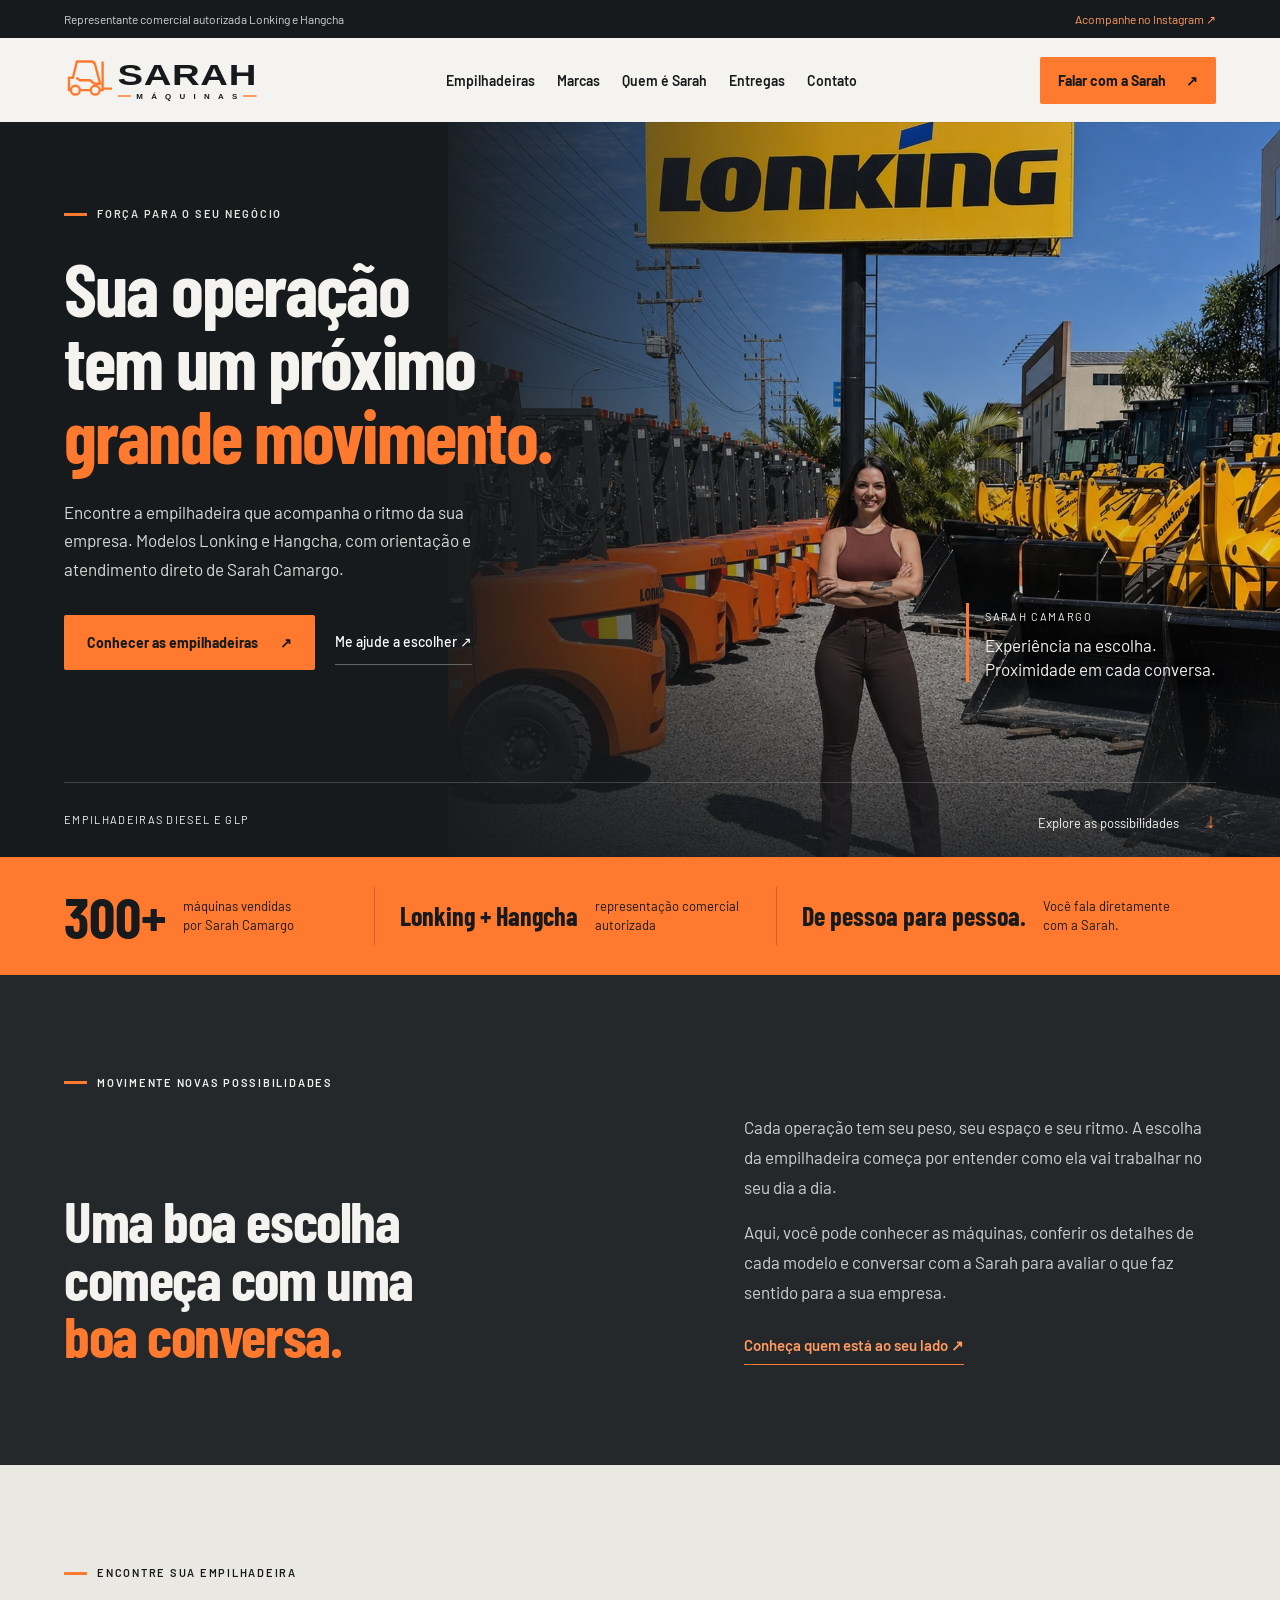
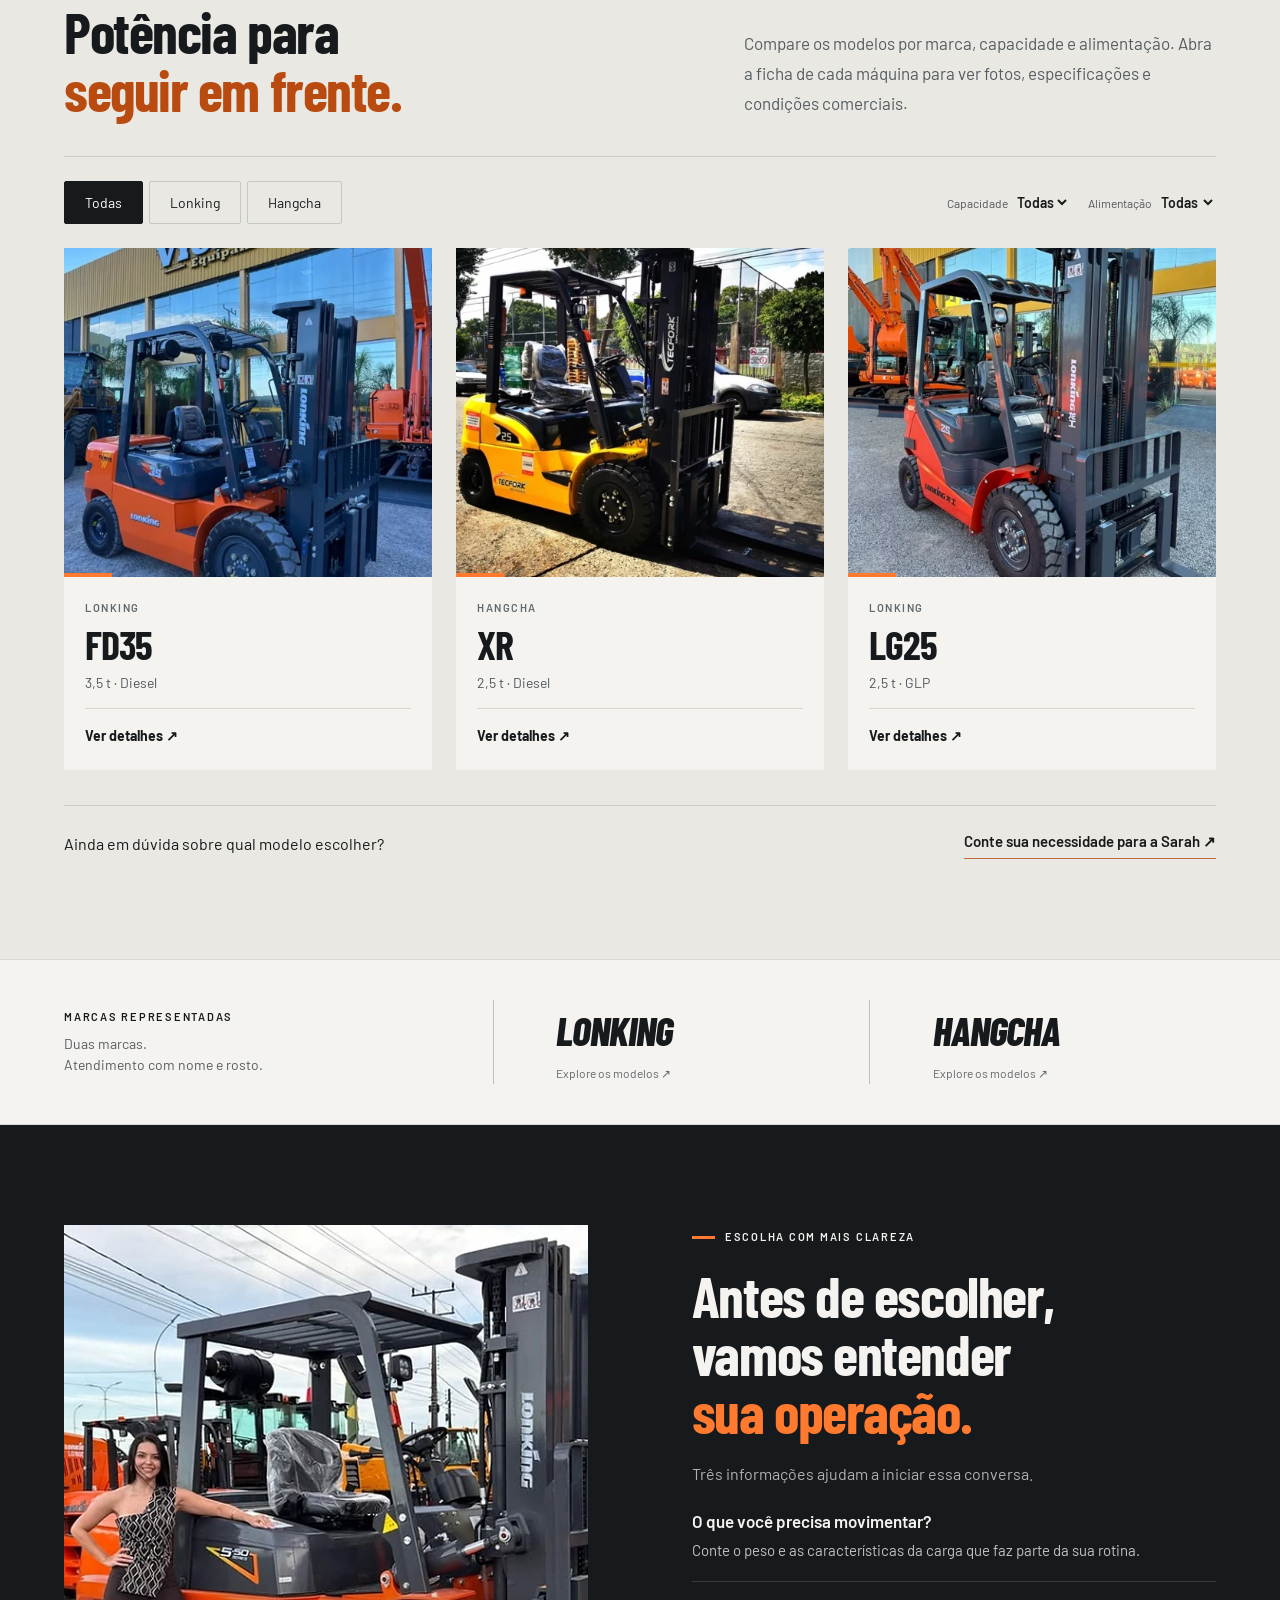
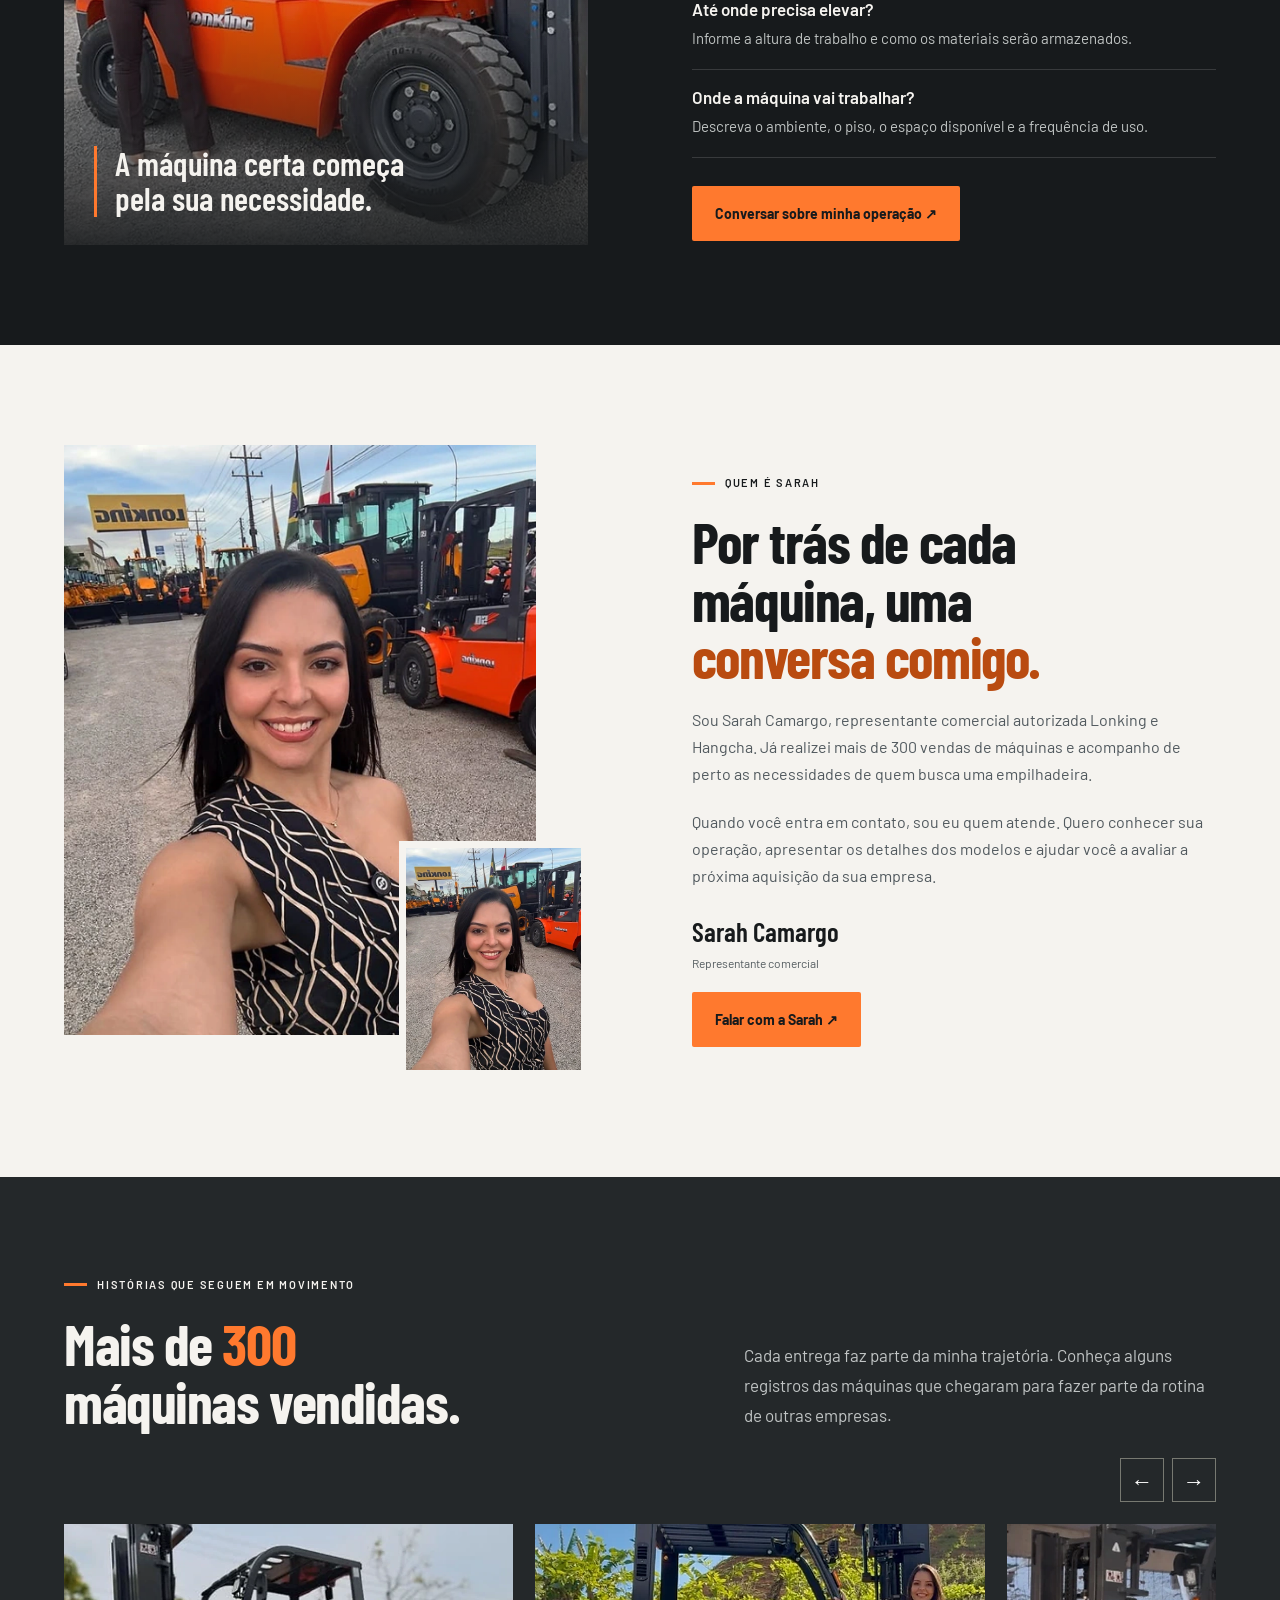
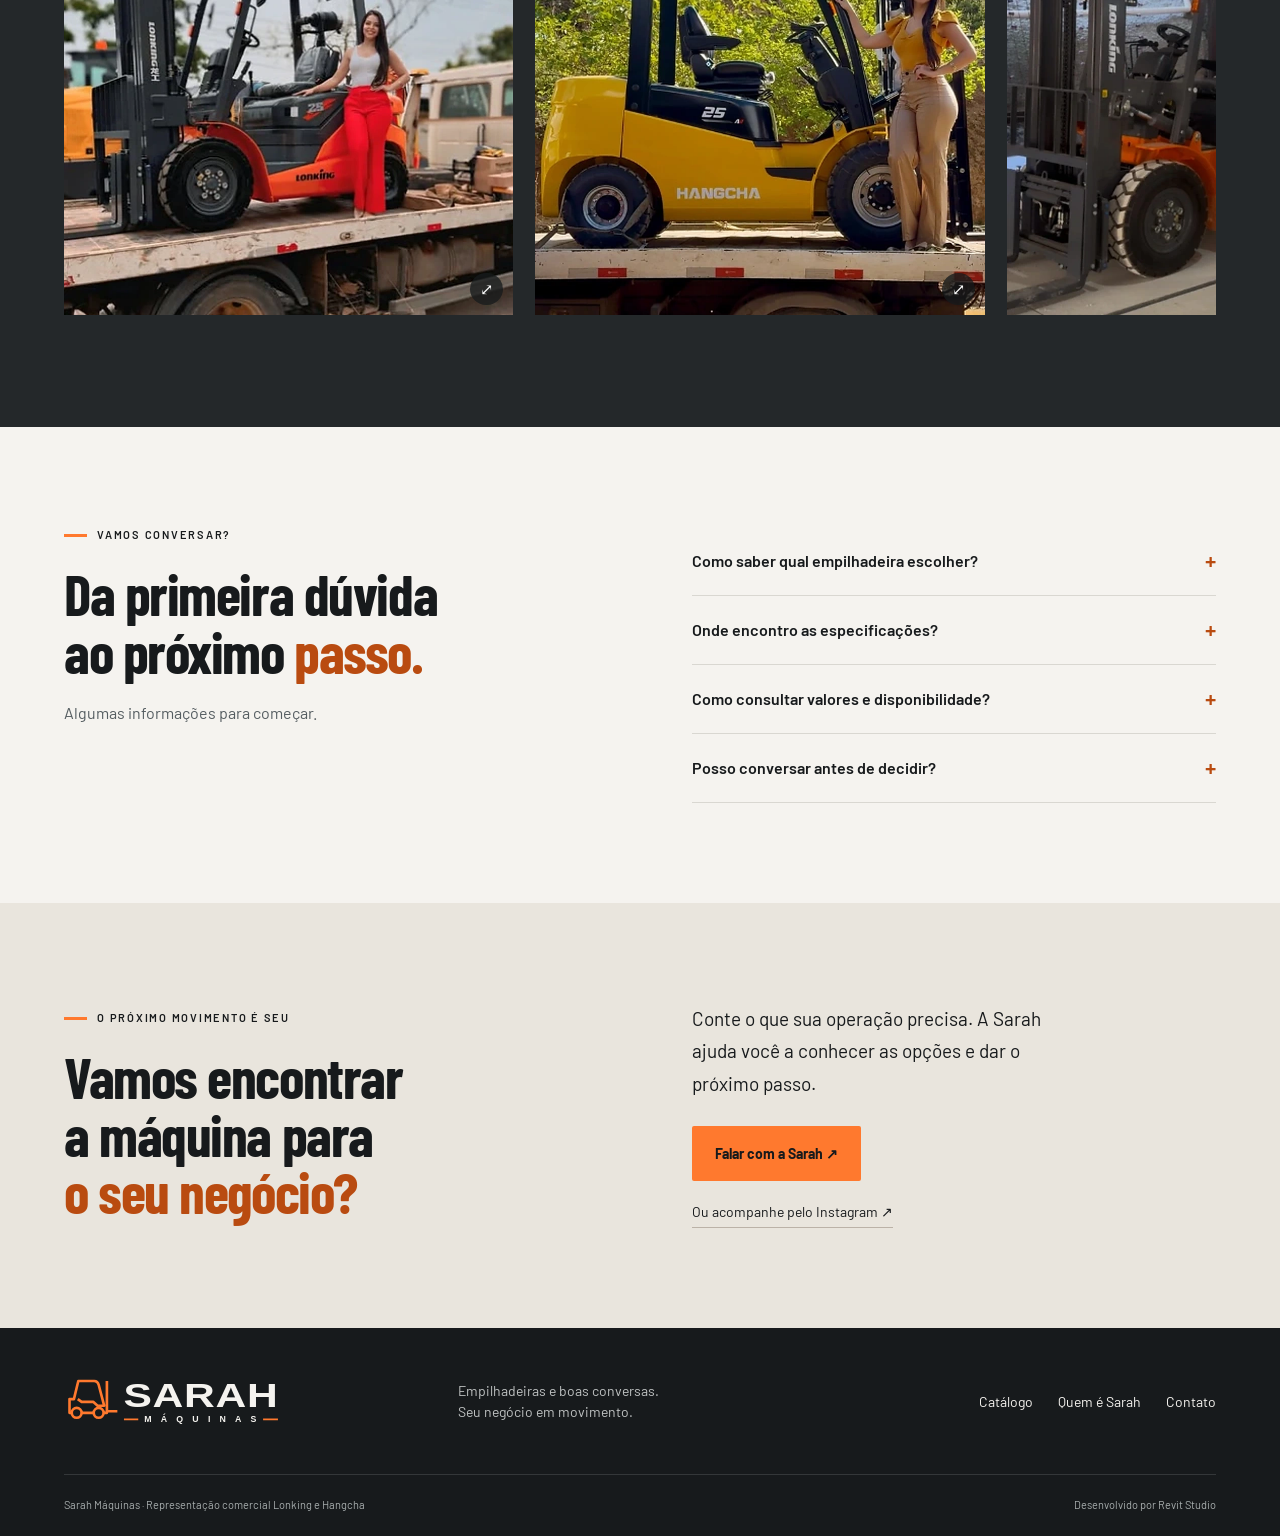
==== commit db09cdec: "Aplica logo minimalista 3C e integra contato direto pelo WhatsApp" ====
--- a/index.html
+++ b/index.html
@@ -1,54 +1,74 @@
-<!doctype html>
-<html lang="pt-BR">
-<head>
-  <meta charset="utf-8">
-  <meta name="viewport" content="width=device-width, initial-scale=1">
-  <meta name="theme-color" content="#171a1c">
-  <meta name="robots" content="noindex,nofollow">
-  <meta name="description" content="Empilhadeiras Lonking e Hangcha com Sarah Camargo. Conheça os modelos e converse diretamente com quem entende a sua necessidade.">
-  <title>Sarah Máquinas | Empilhadeiras Lonking e Hangcha</title>
-  <link rel="stylesheet" href="estilo.css?v=20261110">
-  <script defer src="catalogo.js"></script>
-  <script defer src="site.js"></script>
-</head>
-<body>
-  <a class="skip" href="#main">Pular para o conteúdo</a>
-  <div class="topline"><div class="wrap"><span>Representante comercial autorizada Lonking e Hangcha</span><a href="https://www.instagram.com/sarahempilhadeira/" target="_blank" rel="noopener">Acompanhe no Instagram ↗</a></div></div>
-  <header><div class="wrap bar">
-    <a class="logo" href="index.html" aria-label="Sarah Máquinas, início"><i aria-hidden="true">S</i><span>SARAH <b>MÁQUINAS</b></span></a>
-    <nav aria-label="Navegação"><a href="index.html#catalogo">Empilhadeiras</a><a href="index.html#marcas">Marcas</a><a href="index.html#sarah">Quem é Sarah</a><a href="index.html#entregas">Entregas</a><a href="index.html#contato">Contato</a></nav>
-    <button class="top-contact" data-consulta>Falar com a Sarah <span>↗</span></button><button class="menu" aria-label="Abrir menu" aria-expanded="false">☰</button>
-  </div></header>
-  <main id="main">
-    <section class="hero">
-      <img class="hero-backdrop" src="media/hero-hd.svg" width="1211" height="1299" alt="Sarah Camargo entre empilhadeiras Lonking" fetchpriority="high">
-      <div class="wrap hero-inner"><div class="hero-copy">
-        <p class="kicker"><i></i> FORÇA PARA O SEU NEGÓCIO</p>
-        <h1>Sua operação<br>tem um próximo<br><em>grande movimento.</em></h1>
-        <p class="intro">Encontre a empilhadeira que acompanha o ritmo da sua empresa. Modelos Lonking e Hangcha, com orientação e atendimento direto de Sarah Camargo.</p>
-        <div class="actions"><a class="primary" href="#catalogo">Conhecer as empilhadeiras <span>↗</span></a><button class="bare" data-consulta>Me ajude a escolher ↗</button></div>
-      </div><div class="hero-caption"><span>SARAH CAMARGO</span><p>Experiência na escolha.<br>Proximidade em cada conversa.</p></div></div>
-      <div class="hero-bottom wrap"><span>EMPILHADEIRAS DIESEL E GLP</span><a href="#catalogo">Explore as possibilidades <span>↓</span></a></div>
-    </section>
-    <section class="proof-band" aria-label="Experiência e atendimento"><div class="wrap proof-grid"><div><strong>300+</strong><span>máquinas vendidas<br>por Sarah Camargo</span></div><div><strong>Lonking + Hangcha</strong><span>representação comercial<br>autorizada</span></div><div><strong>De pessoa para pessoa.</strong><span>Você fala diretamente<br>com a Sarah.</span></div></div></section>
-
-    <section class="introduction"><div class="wrap section"><p class="kicker"><i></i> MOVIMENTE NOVAS POSSIBILIDADES</p><div class="section-heading"><h2>Uma boa escolha<br>começa com uma<br><span>boa conversa.</span></h2><div class="section-copy"><p>Cada operação tem seu peso, seu espaço e seu ritmo. A escolha da empilhadeira começa por entender como ela vai trabalhar no seu dia a dia.</p><p>Aqui, você pode conhecer as máquinas, conferir os detalhes de cada modelo e conversar com a Sarah para avaliar o que faz sentido para a sua empresa.</p><a class="text-link" href="#sarah">Conheça quem está ao seu lado ↗</a></div></div></div></section>
-
-    <section class="catalog-section" id="catalogo"><div class="wrap section"><div class="section-heading"><div><p class="kicker"><i></i> ENCONTRE SUA EMPILHADEIRA</p><h2>Potência para<br><span>seguir em frente.</span></h2></div><p class="section-copy">Compare os modelos por marca, capacidade e alimentação. Abra a ficha de cada máquina para ver fotos, especificações e condições comerciais.</p></div><div class="filters"><div id="brands" aria-label="Filtrar por marca"></div><div class="selects"><label>Capacidade<select id="cap"><option value="">Todas</option><option>2,5 t</option><option>3,5 t</option></select></label><label>Alimentação<select id="fuel"><option value="">Todas</option><option>Diesel</option><option>GLP</option></select></label></div></div><div id="cards" class="cards" aria-live="polite"></div><div class="catalog-help"><p>Ainda em dúvida sobre qual modelo escolher?</p><button class="text-link" data-consulta>Conte sua necessidade para a Sarah ↗</button></div></div></section>
-
-    <section id="marcas" class="brand-section"><div class="wrap brands-row"><div><p class="kicker">MARCAS REPRESENTADAS</p><p>Duas marcas.<br>Atendimento com nome e rosto.</p></div><a href="?marca=Lonking#catalogo" data-brand="Lonking"><strong>LONKING</strong><small>Explore os modelos ↗</small></a><a href="?marca=Hangcha#catalogo" data-brand="Hangcha"><strong>HANGCHA</strong><small>Explore os modelos ↗</small></a></div></section>
-
-    <section class="choice-section"><div class="wrap section choice-grid"><div class="choice-image"><img src="media/home-2.webp" alt="Sarah ao lado de uma empilhadeira" loading="lazy"><span>A máquina certa começa<br>pela sua necessidade.</span></div><div><p class="kicker"><i></i> ESCOLHA COM MAIS CLAREZA</p><h2>Antes de escolher,<br>vamos entender<br><span>sua operação.</span></h2><p class="choice-lead">Três informações ajudam a iniciar essa conversa.</p><div class="choice-item"><h3>O que você precisa movimentar?</h3><p>Conte o peso e as características da carga que faz parte da sua rotina.</p></div><div class="choice-item"><h3>Até onde precisa elevar?</h3><p>Informe a altura de trabalho e como os materiais serão armazenados.</p></div><div class="choice-item"><h3>Onde a máquina vai trabalhar?</h3><p>Descreva o ambiente, o piso, o espaço disponível e a frequência de uso.</p></div><button class="primary" data-consulta>Conversar sobre minha operação ↗</button></div></div></section>
-
-    <section id="sarah" class="about-section"><div class="wrap section about"><div class="portrait-film"><video id="video" autoplay muted loop playsinline preload="metadata" poster="media/sarah.webp" aria-label="Sarah Camargo em vídeo"><source src="media/video.mp4" type="video/mp4"></video><img src="media/sarah.webp" class="portrait-inset" alt="Retrato de Sarah Camargo" loading="lazy"></div><div><p class="kicker"><i></i> QUEM É SARAH</p><h2>Por trás de cada<br>máquina, uma<br><span>conversa comigo.</span></h2><p>Sou Sarah Camargo, representante comercial autorizada Lonking e Hangcha. Já realizei mais de 300 vendas de máquinas e acompanho de perto as necessidades de quem busca uma empilhadeira.</p><p>Quando você entra em contato, sou eu quem atende. Quero conhecer sua operação, apresentar os detalhes dos modelos e ajudar você a avaliar a próxima aquisição da sua empresa.</p><p class="signature">Sarah Camargo<span>Representante comercial</span></p><button class="primary" data-consulta>Falar com a Sarah ↗</button></div></div></section>
-
-    <section class="deliver section" id="entregas"><div class="wrap"><div class="section-heading"><div><p class="kicker"><i></i> HISTÓRIAS QUE SEGUEM EM MOVIMENTO</p><h2>Mais de <em>300</em><br>máquinas vendidas.</h2></div><p class="section-copy">Cada entrega faz parte da minha trajetória. Conheça alguns registros das máquinas que chegaram para fazer parte da rotina de outras empresas.</p></div><div class="rail-tools"><button id="prevDelivery" aria-label="Entrega anterior">←</button><button id="nextDelivery" aria-label="Próxima entrega">→</button></div><div class="delivery-rail" id="delivery" aria-label="Fotos de entregas"></div></div></section>
-
-    <section class="wrap section faq-section"><div><p class="kicker"><i></i> VAMOS CONVERSAR?</p><h2>Da primeira dúvida<br>ao próximo <span>passo.</span></h2><p>Algumas informações para começar.</p></div><div class="faq-list"><details><summary>Como saber qual empilhadeira escolher?</summary><p>Comece pelo peso da carga, altura de elevação e ambiente de trabalho. Envie essas informações para a Sarah e converse sobre os modelos do catálogo.</p></details><details><summary>Onde encontro as especificações?</summary><p>Abra “Ver detalhes” no modelo desejado. A página reúne fotos, capacidade, alimentação e as especificações disponíveis para aquela máquina.</p></details><details><summary>Como consultar valores e disponibilidade?</summary><p>Use “Consultar este modelo” na página da máquina para preparar uma mensagem com o modelo escolhido. A Sarah confirma o valor, a disponibilidade e as condições da proposta.</p></details><details><summary>Posso conversar antes de decidir?</summary><p>Sim. Você pode falar com a Sarah mesmo sem ter escolhido um modelo. Conte como a máquina será utilizada para iniciar o atendimento.</p></details></div></section>
-
-    <section id="contato" class="contact"><div class="wrap section contact-grid"><div><p class="kicker"><i></i> O PRÓXIMO MOVIMENTO É SEU</p><h2>Vamos encontrar<br>a máquina para<br><span>o seu negócio?</span></h2></div><div><p>Conte o que sua operação precisa. A Sarah ajuda você a conhecer as opções e dar o próximo passo.</p><button class="primary" data-consulta>Falar com a Sarah ↗</button><a class="social-link" href="https://www.instagram.com/sarahempilhadeira/" target="_blank" rel="noopener">Ou acompanhe pelo Instagram ↗</a></div></div></section>
-  </main>
-  <footer><div class="wrap footer-main"><a class="logo" href="index.html"><i aria-hidden="true">S</i><span>SARAH <b>MÁQUINAS</b></span></a><p>Empilhadeiras e boas conversas.<br>Seu negócio em movimento.</p><div><a href="#catalogo">Catálogo</a><a href="#sarah">Quem é Sarah</a><a href="#contato">Contato</a></div></div><div class="wrap footer-bottom"><span>Sarah Máquinas · Representação comercial Lonking e Hangcha</span><small>Desenvolvido por Revit Studio</small></div></footer>
-  <dialog id="dialog"><button class="close" aria-label="Fechar">×</button><div id="modalContent"></div></dialog>
-</body>
-</html>
+<!doctype html>
+<html lang="pt-BR">
+<head>
+  <meta charset="utf-8">
+  <meta name="viewport" content="width=device-width, initial-scale=1">
+  <meta name="theme-color" content="#171a1c">
+  <meta name="robots" content="noindex,nofollow">
+  <meta name="description" content="Empilhadeiras Lonking e Hangcha com Sarah Camargo. Conheça os modelos e converse diretamente com quem entende a sua necessidade.">
+  <title>Sarah Máquinas | Empilhadeiras Lonking e Hangcha</title>
+  <link rel="stylesheet" href="estilo.css?v=20261110-logo3c">
+  <script defer src="catalogo.js?v=20261110-whatsapp"></script>
+  <script defer src="site.js?v=20261110-whatsapp"></script>
+</head>
+<body>
+  <a class="skip" href="#main">Pular para o conteúdo</a>
+  <div class="topline"><div class="wrap"><span>Representante comercial autorizada Lonking e Hangcha</span><a href="https://www.instagram.com/sarahempilhadeira/" target="_blank" rel="noopener">Acompanhe no Instagram ↗</a></div></div>
+  <header><div class="wrap bar">
+    <a class="logo" href="index.html" aria-label="Sarah Máquinas, início"><svg xmlns="http://www.w3.org/2000/svg" viewBox="0 0 400 92" fill="none" aria-hidden="true" focusable="false">
+  <g stroke="#ff792e" stroke-width="4.8" stroke-linejoin="round">
+    <path d="M10 54V42h8l8-33h29c5 0 7 3 8 7l10 38H61l-8-7H32l-7-5M10 54v13h5m16 0h24m16 0h7V9m0 0v55h19"/>
+    <circle cx="23" cy="67" r="9"/><circle cx="63" cy="67" r="9"/>
+  </g>
+  <g fill="currentColor" font-family="Arial, Helvetica, sans-serif">
+    <text x="108" y="57" font-size="60" font-weight="900" textLength="282" lengthAdjust="spacingAndGlyphs">SARAH</text>
+    <text x="146" y="84" font-size="16" font-weight="700" textLength="205" lengthAdjust="spacing">MÁQUINAS</text>
+  </g>
+  <path stroke="#ff792e" stroke-width="3" d="M109 79h26m227 0h27"/>
+</svg></a>
+    <nav aria-label="Navegação"><a href="index.html#catalogo">Empilhadeiras</a><a href="index.html#marcas">Marcas</a><a href="index.html#sarah">Quem é Sarah</a><a href="index.html#entregas">Entregas</a><a href="index.html#contato">Contato</a></nav>
+    <a class="top-contact" data-consulta href="https://wa.me/5511968480623?text=Ol%C3%A1%2C%20Sarah!%20Gostaria%20de%20ajuda%20para%20escolher%20uma%20empilhadeira." target="_blank" rel="noopener noreferrer">Falar com a Sarah <span>↗</span></a><button class="menu" aria-label="Abrir menu" aria-expanded="false">☰</button>
+  </div></header>
+  <main id="main">
+    <section class="hero">
+      <img class="hero-backdrop" src="media/hero-hd.svg" width="1211" height="1299" alt="Sarah Camargo entre empilhadeiras Lonking" fetchpriority="high">
+      <div class="wrap hero-inner"><div class="hero-copy">
+        <p class="kicker"><i></i> FORÇA PARA O SEU NEGÓCIO</p>
+        <h1>Sua operação<br>tem um próximo<br><em>grande movimento.</em></h1>
+        <p class="intro">Encontre a empilhadeira que acompanha o ritmo da sua empresa. Modelos Lonking e Hangcha, com orientação e atendimento direto de Sarah Camargo.</p>
+        <div class="actions"><a class="primary" href="#catalogo">Conhecer as empilhadeiras <span>↗</span></a><a class="bare" data-consulta href="https://wa.me/5511968480623?text=Ol%C3%A1%2C%20Sarah!%20Gostaria%20de%20ajuda%20para%20escolher%20uma%20empilhadeira." target="_blank" rel="noopener noreferrer">Me ajude a escolher ↗</a></div>
+      </div><div class="hero-caption"><span>SARAH CAMARGO</span><p>Experiência na escolha.<br>Proximidade em cada conversa.</p></div></div>
+      <div class="hero-bottom wrap"><span>EMPILHADEIRAS DIESEL E GLP</span><a href="#catalogo">Explore as possibilidades <span>↓</span></a></div>
+    </section>
+    <section class="proof-band" aria-label="Experiência e atendimento"><div class="wrap proof-grid"><div><strong>300+</strong><span>máquinas vendidas<br>por Sarah Camargo</span></div><div><strong>Lonking + Hangcha</strong><span>representação comercial<br>autorizada</span></div><div><strong>De pessoa para pessoa.</strong><span>Você fala diretamente<br>com a Sarah.</span></div></div></section>
+
+    <section class="introduction"><div class="wrap section"><p class="kicker"><i></i> MOVIMENTE NOVAS POSSIBILIDADES</p><div class="section-heading"><h2>Uma boa escolha<br>começa com uma<br><span>boa conversa.</span></h2><div class="section-copy"><p>Cada operação tem seu peso, seu espaço e seu ritmo. A escolha da empilhadeira começa por entender como ela vai trabalhar no seu dia a dia.</p><p>Aqui, você pode conhecer as máquinas, conferir os detalhes de cada modelo e conversar com a Sarah para avaliar o que faz sentido para a sua empresa.</p><a class="text-link" href="#sarah">Conheça quem está ao seu lado ↗</a></div></div></div></section>
+
+    <section class="catalog-section" id="catalogo"><div class="wrap section"><div class="section-heading"><div><p class="kicker"><i></i> ENCONTRE SUA EMPILHADEIRA</p><h2>Potência para<br><span>seguir em frente.</span></h2></div><p class="section-copy">Compare os modelos por marca, capacidade e alimentação. Abra a ficha de cada máquina para ver fotos, especificações e condições comerciais.</p></div><div class="filters"><div id="brands" aria-label="Filtrar por marca"></div><div class="selects"><label>Capacidade<select id="cap"><option value="">Todas</option><option>2,5 t</option><option>3,5 t</option></select></label><label>Alimentação<select id="fuel"><option value="">Todas</option><option>Diesel</option><option>GLP</option></select></label></div></div><div id="cards" class="cards" aria-live="polite"></div><div class="catalog-help"><p>Ainda em dúvida sobre qual modelo escolher?</p><a class="text-link" data-consulta href="https://wa.me/5511968480623?text=Ol%C3%A1%2C%20Sarah!%20Gostaria%20de%20ajuda%20para%20escolher%20uma%20empilhadeira." target="_blank" rel="noopener noreferrer">Conte sua necessidade para a Sarah ↗</a></div></div></section>
+
+    <section id="marcas" class="brand-section"><div class="wrap brands-row"><div><p class="kicker">MARCAS REPRESENTADAS</p><p>Duas marcas.<br>Atendimento com nome e rosto.</p></div><a href="?marca=Lonking#catalogo" data-brand="Lonking"><strong>LONKING</strong><small>Explore os modelos ↗</small></a><a href="?marca=Hangcha#catalogo" data-brand="Hangcha"><strong>HANGCHA</strong><small>Explore os modelos ↗</small></a></div></section>
+
+    <section class="choice-section"><div class="wrap section choice-grid"><div class="choice-image"><img src="media/home-2.webp" alt="Sarah ao lado de uma empilhadeira" loading="lazy"><span>A máquina certa começa<br>pela sua necessidade.</span></div><div><p class="kicker"><i></i> ESCOLHA COM MAIS CLAREZA</p><h2>Antes de escolher,<br>vamos entender<br><span>sua operação.</span></h2><p class="choice-lead">Três informações ajudam a iniciar essa conversa.</p><div class="choice-item"><h3>O que você precisa movimentar?</h3><p>Conte o peso e as características da carga que faz parte da sua rotina.</p></div><div class="choice-item"><h3>Até onde precisa elevar?</h3><p>Informe a altura de trabalho e como os materiais serão armazenados.</p></div><div class="choice-item"><h3>Onde a máquina vai trabalhar?</h3><p>Descreva o ambiente, o piso, o espaço disponível e a frequência de uso.</p></div><a class="primary" data-consulta href="https://wa.me/5511968480623?text=Ol%C3%A1%2C%20Sarah!%20Gostaria%20de%20ajuda%20para%20escolher%20uma%20empilhadeira." target="_blank" rel="noopener noreferrer">Conversar sobre minha operação ↗</a></div></div></section>
+
+    <section id="sarah" class="about-section"><div class="wrap section about"><div class="portrait-film"><video id="video" autoplay muted loop playsinline preload="metadata" poster="media/sarah.webp" aria-label="Sarah Camargo em vídeo"><source src="media/video.mp4" type="video/mp4"></video><img src="media/sarah.webp" class="portrait-inset" alt="Retrato de Sarah Camargo" loading="lazy"></div><div><p class="kicker"><i></i> QUEM É SARAH</p><h2>Por trás de cada<br>máquina, uma<br><span>conversa comigo.</span></h2><p>Sou Sarah Camargo, representante comercial autorizada Lonking e Hangcha. Já realizei mais de 300 vendas de máquinas e acompanho de perto as necessidades de quem busca uma empilhadeira.</p><p>Quando você entra em contato, sou eu quem atende. Quero conhecer sua operação, apresentar os detalhes dos modelos e ajudar você a avaliar a próxima aquisição da sua empresa.</p><p class="signature">Sarah Camargo<span>Representante comercial</span></p><a class="primary" data-consulta href="https://wa.me/5511968480623?text=Ol%C3%A1%2C%20Sarah!%20Gostaria%20de%20ajuda%20para%20escolher%20uma%20empilhadeira." target="_blank" rel="noopener noreferrer">Falar com a Sarah ↗</a></div></div></section>
+
+    <section class="deliver section" id="entregas"><div class="wrap"><div class="section-heading"><div><p class="kicker"><i></i> HISTÓRIAS QUE SEGUEM EM MOVIMENTO</p><h2>Mais de <em>300</em><br>máquinas vendidas.</h2></div><p class="section-copy">Cada entrega faz parte da minha trajetória. Conheça alguns registros das máquinas que chegaram para fazer parte da rotina de outras empresas.</p></div><div class="rail-tools"><button id="prevDelivery" aria-label="Entrega anterior">←</button><button id="nextDelivery" aria-label="Próxima entrega">→</button></div><div class="delivery-rail" id="delivery" aria-label="Fotos de entregas"></div></div></section>
+
+    <section class="wrap section faq-section"><div><p class="kicker"><i></i> VAMOS CONVERSAR?</p><h2>Da primeira dúvida<br>ao próximo <span>passo.</span></h2><p>Algumas informações para começar.</p></div><div class="faq-list"><details><summary>Como saber qual empilhadeira escolher?</summary><p>Comece pelo peso da carga, altura de elevação e ambiente de trabalho. Envie essas informações para a Sarah e converse sobre os modelos do catálogo.</p></details><details><summary>Onde encontro as especificações?</summary><p>Abra “Ver detalhes” no modelo desejado. A página reúne fotos, capacidade, alimentação e as especificações disponíveis para aquela máquina.</p></details><details><summary>Como consultar valores e disponibilidade?</summary><p>Use “Consultar este modelo” na página da máquina para preparar uma mensagem com o modelo escolhido. A Sarah confirma o valor, a disponibilidade e as condições da proposta.</p></details><details><summary>Posso conversar antes de decidir?</summary><p>Sim. Você pode falar com a Sarah mesmo sem ter escolhido um modelo. Conte como a máquina será utilizada para iniciar o atendimento.</p></details></div></section>
+
+    <section id="contato" class="contact"><div class="wrap section contact-grid"><div><p class="kicker"><i></i> O PRÓXIMO MOVIMENTO É SEU</p><h2>Vamos encontrar<br>a máquina para<br><span>o seu negócio?</span></h2></div><div><p>Conte o que sua operação precisa. A Sarah ajuda você a conhecer as opções e dar o próximo passo.</p><a class="primary" data-consulta href="https://wa.me/5511968480623?text=Ol%C3%A1%2C%20Sarah!%20Gostaria%20de%20ajuda%20para%20escolher%20uma%20empilhadeira." target="_blank" rel="noopener noreferrer">Falar com a Sarah ↗</a><a class="social-link" href="https://www.instagram.com/sarahempilhadeira/" target="_blank" rel="noopener">Ou acompanhe pelo Instagram ↗</a></div></div></section>
+  </main>
+  <footer><div class="wrap footer-main"><a class="logo" href="index.html"><svg xmlns="http://www.w3.org/2000/svg" viewBox="0 0 400 92" fill="none" aria-hidden="true" focusable="false">
+  <g stroke="#ff792e" stroke-width="4.8" stroke-linejoin="round">
+    <path d="M10 54V42h8l8-33h29c5 0 7 3 8 7l10 38H61l-8-7H32l-7-5M10 54v13h5m16 0h24m16 0h7V9m0 0v55h19"/>
+    <circle cx="23" cy="67" r="9"/><circle cx="63" cy="67" r="9"/>
+  </g>
+  <g fill="currentColor" font-family="Arial, Helvetica, sans-serif">
+    <text x="108" y="57" font-size="60" font-weight="900" textLength="282" lengthAdjust="spacingAndGlyphs">SARAH</text>
+    <text x="146" y="84" font-size="16" font-weight="700" textLength="205" lengthAdjust="spacing">MÁQUINAS</text>
+  </g>
+  <path stroke="#ff792e" stroke-width="3" d="M109 79h26m227 0h27"/>
+</svg></a><p>Empilhadeiras e boas conversas.<br>Seu negócio em movimento.</p><div><a href="#catalogo">Catálogo</a><a href="#sarah">Quem é Sarah</a><a href="#contato">Contato</a></div></div><div class="wrap footer-bottom"><span>Sarah Máquinas · Representação comercial Lonking e Hangcha</span><small>Desenvolvido por Revit Studio</small></div></footer>
+  <dialog id="dialog"><button class="close" aria-label="Fechar">×</button><div id="modalContent"></div></dialog>
+</body>
+</html>
--- a/estilo.css
+++ b/estilo.css
@@ -1,13 +1,13 @@
 @import url('https://fonts.googleapis.com/css2?family=Barlow+Condensed:wght@600;700;800&family=Barlow:wght@400;500;600;700&display=swap');
-*{box-sizing:border-box}html{scroll-behavior:smooth;scroll-padding-top:24px}body{margin:0;background:#f5f3ef;color:#171a1c;font:16px/1.5 "Segoe UI",Arial,sans-serif}a,button{color:inherit}a{text-decoration:none}button,select,textarea{font:inherit}button{cursor:pointer}button,a,select{touch-action:manipulation}button{border:0;background:none}button:focus-visible,a:focus-visible,select:focus-visible,textarea:focus-visible{outline:3px solid #3687be;outline-offset:3px}img{display:block;width:100%}.wrap{width:min(1296px,90%);margin:auto}.skip{position:fixed;top:-100px;background:white;padding:10px;z-index:10}.skip:focus{top:0}header,.hero,footer,.deliver{background:#171a1c;color:#f5f3ef}.bar{height:78px;display:flex;align-items:center;justify-content:space-between;gap:22px}.logo{display:flex;align-items:center;gap:10px;line-height:1;font-size:18px;letter-spacing:1px;font-weight:800}.logo b{display:block;font-size:9px;letter-spacing:3.6px;margin-top:5px}.logo i{font:italic 900 35px/1 Arial;transform:skew(-8deg);color:#ff792e}.bar nav{display:flex;gap:32px;font-size:14px}.bar nav a:hover,.bare:hover{color:#ff995e}.top-contact{border:1px solid #676b6b;color:white;padding:9px 15px;border-radius:3px;font-weight:600;font-size:14px}.top-contact span{margin-left:12px}.menu{display:none}.hero{border-top:1px solid #393c3e}.hero-inner{display:grid;grid-template-columns:1fr 1fr;align-items:stretch}.hero-copy{display:flex;flex-direction:column;justify-content:center;padding:55px 15px 60px 0}.kicker{font:700 11px/1.5 Consolas,monospace;letter-spacing:2px;margin:0 0 22px;display:flex;align-items:center;gap:10px}.kicker i{display:inline-block;width:23px;height:3px;background:#ff792e}.hero .kicker{color:#d6d7d5}h1,h2,h3,p,figure{margin:0}h1,h2,h3{font-family:"Segoe UI",Arial,sans-serif;font-weight:700;letter-spacing:-.065em;line-height:1.01}h1{font-size:clamp(48px,5.7vw,89px)}h1 em{font-style:normal;color:#afb2b2}h1 span,h2 span,.deliver em{color:#ff792e}.intro{color:#c4c6c5;margin:24px 0 28px;font-size:17px}.actions{display:flex;align-items:center;gap:22px;flex-wrap:wrap}.primary,.bare,.actions>a{font-weight:650;font-size:14px}.primary{background:#ff792e;color:#171a1c;padding:14px 19px;border-radius:3px;display:inline-flex;gap:22px;align-items:center;justify-content:center}.primary:hover{background:#ff914f}.bare{color:white;padding:12px 0;border-bottom:1px solid #636666}.hero-media{position:relative;isolation:isolate;overflow:hidden;background:#202426}.hero-media>img{position:absolute;height:100%;object-fit:cover;object-position:50% 54%}.hero-media:after{content:"";position:absolute;inset:70% 0 0;background:linear-gradient(transparent,#101315c9);pointer-events:none}.hero-media figcaption{position:absolute;inset:auto 18px 12px;z-index:1;display:flex;align-items:center;justify-content:space-between;gap:8px;color:white;font-size:12px}.hero-media figcaption div{display:flex;align-items:center;gap:6px;font:11px Consolas,monospace}.hero-media button,.viewer button{color:white;border:1px solid #ffffff70;background:#171a1c80;border-radius:50%;width:40px;height:40px}.section{padding-block:80px}h2{font-size:clamp(40px,4.5vw,72px)}.filters{display:flex;justify-content:space-between;align-items:center;flex-wrap:wrap;gap:18px;border-top:1px solid #c9c9c3;padding:20px 0;margin-top:32px}#brands,.selects{display:flex;gap:6px;align-items:center}#brands button{padding:9px 15px;border:1px solid #c6c8c3;border-radius:3px;font-size:14px}#brands button[aria-pressed=true]{background:#171a1c;color:white;border-color:#171a1c}.selects{gap:18px}.selects label{font-size:12px;color:#51585c}.selects select{margin-left:5px;border:0;background:transparent;color:#171a1c;font-size:14px;font-weight:600}.cards{display:grid;grid-template-columns:repeat(3,minmax(0,1fr));gap:22px}.card{border-bottom:1px solid #bbbdb8;padding-bottom:17px}.card .pic{overflow:hidden;background:#e0e0da}.card img{aspect-ratio:1.3;object-fit:cover;object-position:50% 65%;transition:transform .35s}.card:hover img{transform:scale(1.025)}.card small,.sub{display:block;font:600 11px/1.5 Consolas,monospace;letter-spacing:1.5px;text-transform:uppercase;color:#60686d;margin:18px 0 7px}.card h3{font-size:34px}.card p{color:#51595e;font-size:14px;margin:8px 0 15px}.card b,.return{font-size:14px}.brand-section{border-block:1px solid #c9c9c3;background:#eae9e4}.brands-row{display:grid;grid-template-columns:.8fr 1fr 1fr;padding-block:26px;align-items:center}.brands-row .kicker{margin:0}.brands-row a{border-left:1px solid #bec0bc;padding-left:12%}.brands-row strong{display:block;font-size:28px;font-style:italic;font-weight:800;letter-spacing:-1px}.brands-row small,.contact small{color:#60686d}.about,.product{display:grid;grid-template-columns:1fr 1fr;gap:8%;align-items:center}.about img{height:clamp(320px,38vw,520px);object-fit:cover;object-position:center 40%}.about p:not(.kicker){color:#51595e;max-width:540px;margin:20px 0}.about button{margin-top:10px}.deliver em{font-style:normal}.deliver h2+p{margin:16px 0 28px;color:#c4c6c5}.delivery-grid{display:grid;grid-template-columns:2fr 1fr 1fr;grid-template-rows:repeat(2,190px);gap:12px}.delivery-grid button,.product-photo{position:relative;padding:0;overflow:hidden}.delivery-grid button:first-child{grid-row:span 2}.delivery-grid button:nth-child(2){grid-row:span 2}.delivery-grid img{height:100%;object-fit:cover}.zoom{position:absolute;bottom:10px;right:10px;background:#171a1cc4;color:white;padding:4px 10px}.deliver video{display:block;width:min(100%,790px);max-height:470px;margin:32px auto 0;background:#101214}.contact h2{max-width:840px}.contact .actions{margin:26px 0 12px}footer .wrap{display:flex;gap:20px;flex-wrap:wrap;align-items:center;padding-block:28px}footer span,footer small{font-size:13px;color:#babdbc}footer small{margin-left:auto}.return{display:inline-block;padding-bottom:20px}.product{align-items:start}.product-photo img{max-height:590px;object-fit:contain;background:#e1e2de}.product h1{font-size:clamp(48px,6vw,78px);margin-bottom:16px}.product h2{font-size:24px;margin-top:34px;letter-spacing:-.04em}.product dl{margin:12px 0}.product dl div{border-bottom:1px solid #cccec8;padding:9px 0;display:grid;grid-template-columns:40% 1fr;gap:5px;font-size:14px}.product dt{color:#60686d}.product dd{margin:0}.thumbs{display:flex;gap:8px;margin-top:10px}.thumbs button{padding:2px;border:2px solid transparent}.thumbs button[aria-pressed=true]{border-color:#ff792e}.thumbs img{width:55px;height:65px;object-fit:cover}.share{padding:10px 0;text-decoration:underline}.product .actions{margin-top:18px}.product .commercial{font-size:14px;color:#535a5d}.empty{grid-column:1/-1;padding:28px 0}.empty button{text-decoration:underline}dialog{border:0;border-radius:6px;padding:32px;max-width:min(94vw,620px);width:100%;color:#171a1c;background:#f5f3ef}dialog::backdrop{background:#080a0bdc}dialog h2{font-size:32px;padding-right:30px;margin-bottom:15px}.close{position:absolute;top:8px;right:8px;font-size:26px;width:40px;height:40px;z-index:2;background:#171a1c;color:white;border-radius:50%}textarea{width:100%;margin:14px 0;padding:14px;resize:vertical;min-height:125px}.viewer{max-width:min(94vw,960px);background:#131618;color:white;padding:12px}.viewer img{height:74vh;object-fit:contain}.viewer .viewerbar{display:flex;align-items:center;justify-content:center;gap:20px;padding:8px}.viewer .close{width:40px;height:40px}.status{font-size:13px}.menu{color:white;font-size:22px}
-@media(max-width:850px){.bar nav{gap:14px}.hero-copy{padding-block:40px}.actions{gap:12px}.hero .bare{font-size:13px}.delivery-grid{grid-template-rows:repeat(2,140px)}.wrap{width:92%}.cards{gap:14px}}
-@media(max-width:700px){.bar{height:60px;gap:12px}.bar nav{display:none;position:absolute;top:60px;left:0;right:0;background:#171a1c;padding:16px 5%;z-index:4;flex-direction:column}.bar nav.open{display:flex}.bar nav a{padding:7px}.top-contact{margin-left:auto;font-size:12px;padding:7px 9px}.menu{display:block}.hero-inner{display:flex;flex-direction:column}.hero-copy{padding:28px 0 20px}.hero .kicker{margin-bottom:12px}.hero h1{font-size:clamp(42px,10vw,64px)}.hero h1 br:nth-child(2){display:none}.hero h1 em:after{content:' '}.intro{margin:12px 0 16px;font-size:15px}.desktop{display:none}.hero-media{aspect-ratio:1.12}.hero-media>img{object-position:50% 54%}.section{padding-block:44px}.kicker{margin-bottom:14px}.filters{margin-top:20px;gap:12px}.selects{flex-wrap:wrap}.cards{grid-template-columns:1fr}.card img{aspect-ratio:1.38}.card+.card{margin-top:12px}.brands-row{grid-template-columns:1fr 1fr;gap:15px}.brands-row .kicker{grid-column:span 2}.brands-row .kicker br{display:none}.brands-row a{padding-left:10px}.about,.product{grid-template-columns:1fr;gap:25px}.about img{height:350px}.delivery-grid{display:flex;overflow-x:auto;scroll-snap-type:x mandatory;gap:9px}.delivery-grid button{flex:0 0 84%;height:355px;scroll-snap-align:start}.deliver video{max-height:420px}.product-photo img{max-height:460px}.product dl div{grid-template-columns:38% 1fr}.viewer img{height:67vh}footer .wrap{gap:8px 12px}footer small{width:100%;margin:0}.hero-media figcaption{inset:auto 10px 8px}.hero-media figcaption button{width:36px;height:36px}}
-@media(prefers-reduced-motion:reduce){html{scroll-behavior:auto}*,*:before,*:after{transition:none!important;animation:none!important}}
-
-:root{--ink:#201f1b;--paper:#f7f5f0;--copper:#a3441a;--line:#d8d1c5}
-body{background:var(--paper);color:var(--ink)}.bar{height:72px}.bar nav{gap:28px}.bar nav a{font-weight:500}.top-contact,.primary,#brands button{border-radius:28px}.hero{background:radial-gradient(ellipse at 78% 65%,#393229,transparent 58%),#191a18}.hero-inner{width:min(1320px,92%);grid-template-columns:.85fr 1.25fr;gap:4%;padding-block:clamp(28px,4.5vw,76px);align-items:center}.hero-copy{padding:0}.hero h1,.about h2,.deliver h2,.contact h2{font-family:Georgia,'Times New Roman',serif;font-weight:400;letter-spacing:-.055em}.hero h1{font-size:clamp(48px,5.8vw,94px);line-height:.99}.hero h1 em{color:#f1aa79;font-style:italic}.hero-pair{display:grid;grid-template-columns:minmax(0,2.5fr) minmax(0,1fr);gap:clamp(7px,1.1vw,18px);align-items:end}.yard,.machine-side{height:auto;box-shadow:0 12px 35px #0003}.yard{border-radius:80px 4px 4px 4px}.machine-side{border-radius:4px 4px 36px 4px;margin-bottom:14%}.hero-copy .intro{max-width:34ch}.primary{padding:14px 21px;background:#ff985a}.kicker{letter-spacing:.17em}.filters{border-color:var(--line)}.cards{gap:clamp(15px,2vw,32px)}.card{background:#fffcf6;border:1px solid var(--line);border-radius:12px;overflow:hidden;padding:0 0 20px;transition:box-shadow .25s}.card:hover{box-shadow:0 8px 28px #30221514}.card>:not(.pic){margin-left:21px;margin-right:21px}.card b{color:var(--copper)}.brand-section{background:#ebe6dc}.about{gap:9%}.portrait-film{position:relative;width:100%;padding:0 9% 6% 0}.portrait-film video{display:block;width:100%;aspect-ratio:4/5;object-fit:cover;object-position:center;border-radius:70px 5px 5px 5px;background:#242522}.portrait-film .portrait-inset{position:absolute;width:30%;height:auto;aspect-ratio:4/5;bottom:0;right:0;border:5px solid var(--paper);border-radius:5px;object-fit:cover}.deliver{background:#20221f}.deliver .wrap{position:relative}.deliver .rail-tools{display:flex;justify-content:flex-end;gap:8px;margin:-61px 0 18px}.rail-tools button{width:44px;height:44px;border:1px solid #777971;color:#fff;border-radius:50%;font-size:22px}.rail-tools button:hover{background:#ead9bc;color:#20221f}.delivery-rail{display:flex;position:relative;gap:16px;overflow-x:auto;scroll-snap-type:x mandatory;scrollbar-width:thin;scrollbar-color:#ac8663 #333530;padding-bottom:12px;overscroll-behavior-x:contain}.delivery-rail button{padding:0;position:relative;flex:0 0 44%;scroll-snap-align:start;aspect-ratio:5/4;overflow:hidden;border-radius:7px}.delivery-rail img{height:100%;object-fit:cover}.delivery-rail::after{content:"";flex:0 0 calc(56% - 16px)}.delivery-rail .zoom{border-radius:20px}.contact h2{max-width:20ch}.product-photo{width:100%;border-radius:12px}.thumbs button{border-radius:7px}.product dl div{padding-block:12px}.product h1{font-family:Georgia,serif;font-weight:400}
-@media(max-width:850px){.hero-inner{gap:3%}.bar nav{gap:12px}}
-@media(max-width:700px){.bar{height:60px}.hero-inner{display:grid;grid-template-columns:1fr;gap:20px;padding-block:20px 28px}.hero-copy h1{font-size:clamp(38px,8vw,55px)}.hero-copy h1 br{display:none}.hero-copy h1 br:first-child:after{content:" "}.hero-copy h1 br:first-child{display:block}.hero-copy .intro{max-width:none;margin-block:9px 12px}.hero-copy .kicker{margin-bottom:8px}.hero-pair{max-width:460px;width:100%;margin:auto;grid-template-columns:1.85fr 1fr}.yard{border-radius:42px 4px 4px 4px}.hero .primary{padding:10px 16px}.deliver .rail-tools{margin:0 0 14px;justify-content:flex-start}.delivery-rail{gap:10px}.delivery-rail button{flex-basis:82%;aspect-ratio:4/4.6}.delivery-rail::after{flex-basis:calc(18% - 10px)}.portrait-film{max-width:420px}.contact h2{font-size:clamp(37px,9vw,54px)}}
+*{box-sizing:border-box}html{scroll-behavior:smooth;scroll-padding-top:24px}body{margin:0;background:#f5f3ef;color:#171a1c;font:16px/1.5 "Segoe UI",Arial,sans-serif}a,button{color:inherit}a{text-decoration:none}button,select,textarea{font:inherit}button{cursor:pointer}button,a,select{touch-action:manipulation}button{border:0;background:none}button:focus-visible,a:focus-visible,select:focus-visible,textarea:focus-visible{outline:3px solid #3687be;outline-offset:3px}img{display:block;width:100%}.wrap{width:min(1296px,90%);margin:auto}.skip{position:fixed;top:-100px;background:white;padding:10px;z-index:10}.skip:focus{top:0}header,.hero,footer,.deliver{background:#171a1c;color:#f5f3ef}.bar{height:78px;display:flex;align-items:center;justify-content:space-between;gap:22px}.logo{display:flex;align-items:center;gap:10px;line-height:1;font-size:18px;letter-spacing:1px;font-weight:800}.logo b{display:block;font-size:9px;letter-spacing:3.6px;margin-top:5px}.logo i{font:italic 900 35px/1 Arial;transform:skew(-8deg);color:#ff792e}.bar nav{display:flex;gap:32px;font-size:14px}.bar nav a:hover,.bare:hover{color:#ff995e}.top-contact{border:1px solid #676b6b;color:white;padding:9px 15px;border-radius:3px;font-weight:600;font-size:14px}.top-contact span{margin-left:12px}.menu{display:none}.hero{border-top:1px solid #393c3e}.hero-inner{display:grid;grid-template-columns:1fr 1fr;align-items:stretch}.hero-copy{display:flex;flex-direction:column;justify-content:center;padding:55px 15px 60px 0}.kicker{font:700 11px/1.5 Consolas,monospace;letter-spacing:2px;margin:0 0 22px;display:flex;align-items:center;gap:10px}.kicker i{display:inline-block;width:23px;height:3px;background:#ff792e}.hero .kicker{color:#d6d7d5}h1,h2,h3,p,figure{margin:0}h1,h2,h3{font-family:"Segoe UI",Arial,sans-serif;font-weight:700;letter-spacing:-.065em;line-height:1.01}h1{font-size:clamp(48px,5.7vw,89px)}h1 em{font-style:normal;color:#afb2b2}h1 span,h2 span,.deliver em{color:#ff792e}.intro{color:#c4c6c5;margin:24px 0 28px;font-size:17px}.actions{display:flex;align-items:center;gap:22px;flex-wrap:wrap}.primary,.bare,.actions>a{font-weight:650;font-size:14px}.primary{background:#ff792e;color:#171a1c;padding:14px 19px;border-radius:3px;display:inline-flex;gap:22px;align-items:center;justify-content:center}.primary:hover{background:#ff914f}.bare{color:white;padding:12px 0;border-bottom:1px solid #636666}.hero-media{position:relative;isolation:isolate;overflow:hidden;background:#202426}.hero-media>img{position:absolute;height:100%;object-fit:cover;object-position:50% 54%}.hero-media:after{content:"";position:absolute;inset:70% 0 0;background:linear-gradient(transparent,#101315c9);pointer-events:none}.hero-media figcaption{position:absolute;inset:auto 18px 12px;z-index:1;display:flex;align-items:center;justify-content:space-between;gap:8px;color:white;font-size:12px}.hero-media figcaption div{display:flex;align-items:center;gap:6px;font:11px Consolas,monospace}.hero-media button,.viewer button{color:white;border:1px solid #ffffff70;background:#171a1c80;border-radius:50%;width:40px;height:40px}.section{padding-block:80px}h2{font-size:clamp(40px,4.5vw,72px)}.filters{display:flex;justify-content:space-between;align-items:center;flex-wrap:wrap;gap:18px;border-top:1px solid #c9c9c3;padding:20px 0;margin-top:32px}#brands,.selects{display:flex;gap:6px;align-items:center}#brands button{padding:9px 15px;border:1px solid #c6c8c3;border-radius:3px;font-size:14px}#brands button[aria-pressed=true]{background:#171a1c;color:white;border-color:#171a1c}.selects{gap:18px}.selects label{font-size:12px;color:#51585c}.selects select{margin-left:5px;border:0;background:transparent;color:#171a1c;font-size:14px;font-weight:600}.cards{display:grid;grid-template-columns:repeat(3,minmax(0,1fr));gap:22px}.card{border-bottom:1px solid #bbbdb8;padding-bottom:17px}.card .pic{overflow:hidden;background:#e0e0da}.card img{aspect-ratio:1.3;object-fit:cover;object-position:50% 65%;transition:transform .35s}.card:hover img{transform:scale(1.025)}.card small,.sub{display:block;font:600 11px/1.5 Consolas,monospace;letter-spacing:1.5px;text-transform:uppercase;color:#60686d;margin:18px 0 7px}.card h3{font-size:34px}.card p{color:#51595e;font-size:14px;margin:8px 0 15px}.card b,.return{font-size:14px}.brand-section{border-block:1px solid #c9c9c3;background:#eae9e4}.brands-row{display:grid;grid-template-columns:.8fr 1fr 1fr;padding-block:26px;align-items:center}.brands-row .kicker{margin:0}.brands-row a{border-left:1px solid #bec0bc;padding-left:12%}.brands-row strong{display:block;font-size:28px;font-style:italic;font-weight:800;letter-spacing:-1px}.brands-row small,.contact small{color:#60686d}.about,.product{display:grid;grid-template-columns:1fr 1fr;gap:8%;align-items:center}.about img{height:clamp(320px,38vw,520px);object-fit:cover;object-position:center 40%}.about p:not(.kicker){color:#51595e;max-width:540px;margin:20px 0}.about button{margin-top:10px}.deliver em{font-style:normal}.deliver h2+p{margin:16px 0 28px;color:#c4c6c5}.delivery-grid{display:grid;grid-template-columns:2fr 1fr 1fr;grid-template-rows:repeat(2,190px);gap:12px}.delivery-grid button,.product-photo{position:relative;padding:0;overflow:hidden}.delivery-grid button:first-child{grid-row:span 2}.delivery-grid button:nth-child(2){grid-row:span 2}.delivery-grid img{height:100%;object-fit:cover}.zoom{position:absolute;bottom:10px;right:10px;background:#171a1cc4;color:white;padding:4px 10px}.deliver video{display:block;width:min(100%,790px);max-height:470px;margin:32px auto 0;background:#101214}.contact h2{max-width:840px}.contact .actions{margin:26px 0 12px}footer .wrap{display:flex;gap:20px;flex-wrap:wrap;align-items:center;padding-block:28px}footer span,footer small{font-size:13px;color:#babdbc}footer small{margin-left:auto}.return{display:inline-block;padding-bottom:20px}.product{align-items:start}.product-photo img{max-height:590px;object-fit:contain;background:#e1e2de}.product h1{font-size:clamp(48px,6vw,78px);margin-bottom:16px}.product h2{font-size:24px;margin-top:34px;letter-spacing:-.04em}.product dl{margin:12px 0}.product dl div{border-bottom:1px solid #cccec8;padding:9px 0;display:grid;grid-template-columns:40% 1fr;gap:5px;font-size:14px}.product dt{color:#60686d}.product dd{margin:0}.thumbs{display:flex;gap:8px;margin-top:10px}.thumbs button{padding:2px;border:2px solid transparent}.thumbs button[aria-pressed=true]{border-color:#ff792e}.thumbs img{width:55px;height:65px;object-fit:cover}.share{padding:10px 0;text-decoration:underline}.product .actions{margin-top:18px}.product .commercial{font-size:14px;color:#535a5d}.empty{grid-column:1/-1;padding:28px 0}.empty button{text-decoration:underline}dialog{border:0;border-radius:6px;padding:32px;max-width:min(94vw,620px);width:100%;color:#171a1c;background:#f5f3ef}dialog::backdrop{background:#080a0bdc}dialog h2{font-size:32px;padding-right:30px;margin-bottom:15px}.close{position:absolute;top:8px;right:8px;font-size:26px;width:40px;height:40px;z-index:2;background:#171a1c;color:white;border-radius:50%}textarea{width:100%;margin:14px 0;padding:14px;resize:vertical;min-height:125px}.viewer{max-width:min(94vw,960px);background:#131618;color:white;padding:12px}.viewer img{height:74vh;object-fit:contain}.viewer .viewerbar{display:flex;align-items:center;justify-content:center;gap:20px;padding:8px}.viewer .close{width:40px;height:40px}.status{font-size:13px}.menu{color:white;font-size:22px}
+@media(max-width:850px){.bar nav{gap:14px}.hero-copy{padding-block:40px}.actions{gap:12px}.hero .bare{font-size:13px}.delivery-grid{grid-template-rows:repeat(2,140px)}.wrap{width:92%}.cards{gap:14px}}
+@media(max-width:700px){.bar{height:60px;gap:12px}.bar nav{display:none;position:absolute;top:60px;left:0;right:0;background:#171a1c;padding:16px 5%;z-index:4;flex-direction:column}.bar nav.open{display:flex}.bar nav a{padding:7px}.top-contact{margin-left:auto;font-size:12px;padding:7px 9px}.menu{display:block}.hero-inner{display:flex;flex-direction:column}.hero-copy{padding:28px 0 20px}.hero .kicker{margin-bottom:12px}.hero h1{font-size:clamp(42px,10vw,64px)}.hero h1 br:nth-child(2){display:none}.hero h1 em:after{content:' '}.intro{margin:12px 0 16px;font-size:15px}.desktop{display:none}.hero-media{aspect-ratio:1.12}.hero-media>img{object-position:50% 54%}.section{padding-block:44px}.kicker{margin-bottom:14px}.filters{margin-top:20px;gap:12px}.selects{flex-wrap:wrap}.cards{grid-template-columns:1fr}.card img{aspect-ratio:1.38}.card+.card{margin-top:12px}.brands-row{grid-template-columns:1fr 1fr;gap:15px}.brands-row .kicker{grid-column:span 2}.brands-row .kicker br{display:none}.brands-row a{padding-left:10px}.about,.product{grid-template-columns:1fr;gap:25px}.about img{height:350px}.delivery-grid{display:flex;overflow-x:auto;scroll-snap-type:x mandatory;gap:9px}.delivery-grid button{flex:0 0 84%;height:355px;scroll-snap-align:start}.deliver video{max-height:420px}.product-photo img{max-height:460px}.product dl div{grid-template-columns:38% 1fr}.viewer img{height:67vh}footer .wrap{gap:8px 12px}footer small{width:100%;margin:0}.hero-media figcaption{inset:auto 10px 8px}.hero-media figcaption button{width:36px;height:36px}}
+@media(prefers-reduced-motion:reduce){html{scroll-behavior:auto}*,*:before,*:after{transition:none!important;animation:none!important}}
+
+:root{--ink:#201f1b;--paper:#f7f5f0;--copper:#a3441a;--line:#d8d1c5}
+body{background:var(--paper);color:var(--ink)}.bar{height:72px}.bar nav{gap:28px}.bar nav a{font-weight:500}.top-contact,.primary,#brands button{border-radius:28px}.hero{background:radial-gradient(ellipse at 78% 65%,#393229,transparent 58%),#191a18}.hero-inner{width:min(1320px,92%);grid-template-columns:.85fr 1.25fr;gap:4%;padding-block:clamp(28px,4.5vw,76px);align-items:center}.hero-copy{padding:0}.hero h1,.about h2,.deliver h2,.contact h2{font-family:Georgia,'Times New Roman',serif;font-weight:400;letter-spacing:-.055em}.hero h1{font-size:clamp(48px,5.8vw,94px);line-height:.99}.hero h1 em{color:#f1aa79;font-style:italic}.hero-pair{display:grid;grid-template-columns:minmax(0,2.5fr) minmax(0,1fr);gap:clamp(7px,1.1vw,18px);align-items:end}.yard,.machine-side{height:auto;box-shadow:0 12px 35px #0003}.yard{border-radius:80px 4px 4px 4px}.machine-side{border-radius:4px 4px 36px 4px;margin-bottom:14%}.hero-copy .intro{max-width:34ch}.primary{padding:14px 21px;background:#ff985a}.kicker{letter-spacing:.17em}.filters{border-color:var(--line)}.cards{gap:clamp(15px,2vw,32px)}.card{background:#fffcf6;border:1px solid var(--line);border-radius:12px;overflow:hidden;padding:0 0 20px;transition:box-shadow .25s}.card:hover{box-shadow:0 8px 28px #30221514}.card>:not(.pic){margin-left:21px;margin-right:21px}.card b{color:var(--copper)}.brand-section{background:#ebe6dc}.about{gap:9%}.portrait-film{position:relative;width:100%;padding:0 9% 6% 0}.portrait-film video{display:block;width:100%;aspect-ratio:4/5;object-fit:cover;object-position:center;border-radius:70px 5px 5px 5px;background:#242522}.portrait-film .portrait-inset{position:absolute;width:30%;height:auto;aspect-ratio:4/5;bottom:0;right:0;border:5px solid var(--paper);border-radius:5px;object-fit:cover}.deliver{background:#20221f}.deliver .wrap{position:relative}.deliver .rail-tools{display:flex;justify-content:flex-end;gap:8px;margin:-61px 0 18px}.rail-tools button{width:44px;height:44px;border:1px solid #777971;color:#fff;border-radius:50%;font-size:22px}.rail-tools button:hover{background:#ead9bc;color:#20221f}.delivery-rail{display:flex;position:relative;gap:16px;overflow-x:auto;scroll-snap-type:x mandatory;scrollbar-width:thin;scrollbar-color:#ac8663 #333530;padding-bottom:12px;overscroll-behavior-x:contain}.delivery-rail button{padding:0;position:relative;flex:0 0 44%;scroll-snap-align:start;aspect-ratio:5/4;overflow:hidden;border-radius:7px}.delivery-rail img{height:100%;object-fit:cover}.delivery-rail::after{content:"";flex:0 0 calc(56% - 16px)}.delivery-rail .zoom{border-radius:20px}.contact h2{max-width:20ch}.product-photo{width:100%;border-radius:12px}.thumbs button{border-radius:7px}.product dl div{padding-block:12px}.product h1{font-family:Georgia,serif;font-weight:400}
+@media(max-width:850px){.hero-inner{gap:3%}.bar nav{gap:12px}}
+@media(max-width:700px){.bar{height:60px}.hero-inner{display:grid;grid-template-columns:1fr;gap:20px;padding-block:20px 28px}.hero-copy h1{font-size:clamp(38px,8vw,55px)}.hero-copy h1 br{display:none}.hero-copy h1 br:first-child:after{content:" "}.hero-copy h1 br:first-child{display:block}.hero-copy .intro{max-width:none;margin-block:9px 12px}.hero-copy .kicker{margin-bottom:8px}.hero-pair{max-width:460px;width:100%;margin:auto;grid-template-columns:1.85fr 1fr}.yard{border-radius:42px 4px 4px 4px}.hero .primary{padding:10px 16px}.deliver .rail-tools{margin:0 0 14px;justify-content:flex-start}.delivery-rail{gap:10px}.delivery-rail button{flex-basis:82%;aspect-ratio:4/4.6}.delivery-rail::after{flex-basis:calc(18% - 10px)}.portrait-film{max-width:420px}.contact h2{font-size:clamp(37px,9vw,54px)}}
 .portrait-film .portrait-inset{width:34.5%}.hero-pair{grid-template-columns:minmax(0,2.35fr) minmax(0,1.15fr)}@media(max-width:700px){.hero-pair{grid-template-columns:minmax(0,1.70fr) minmax(0,1.15fr)}}
 
 /* Industrial typography and the established Sarah Máquinas palette. */
@@ -225,4 +225,15 @@
   .hero .hero-copy h1 { font-size: clamp(42px, 10vw, 60px); }
   .hero .hero-copy h1 br { display: block; }
 }
-
+
+
+/* Identidade aprovada: empilhadeira em traço, opção 3C. */
+.logo { display: inline-flex; flex: 0 0 auto; color: var(--ink); }
+.logo svg { display: block; width: 198px; height: auto; }
+footer .logo { color: var(--paper); }
+footer .logo svg { width: 220px; }
+a.top-contact { display: inline-flex; align-items: center; justify-content: center; gap: 8px; }
+@media(max-width:700px) {
+  .logo svg { width: 138px; }
+  .bar { gap: 10px; }
+}
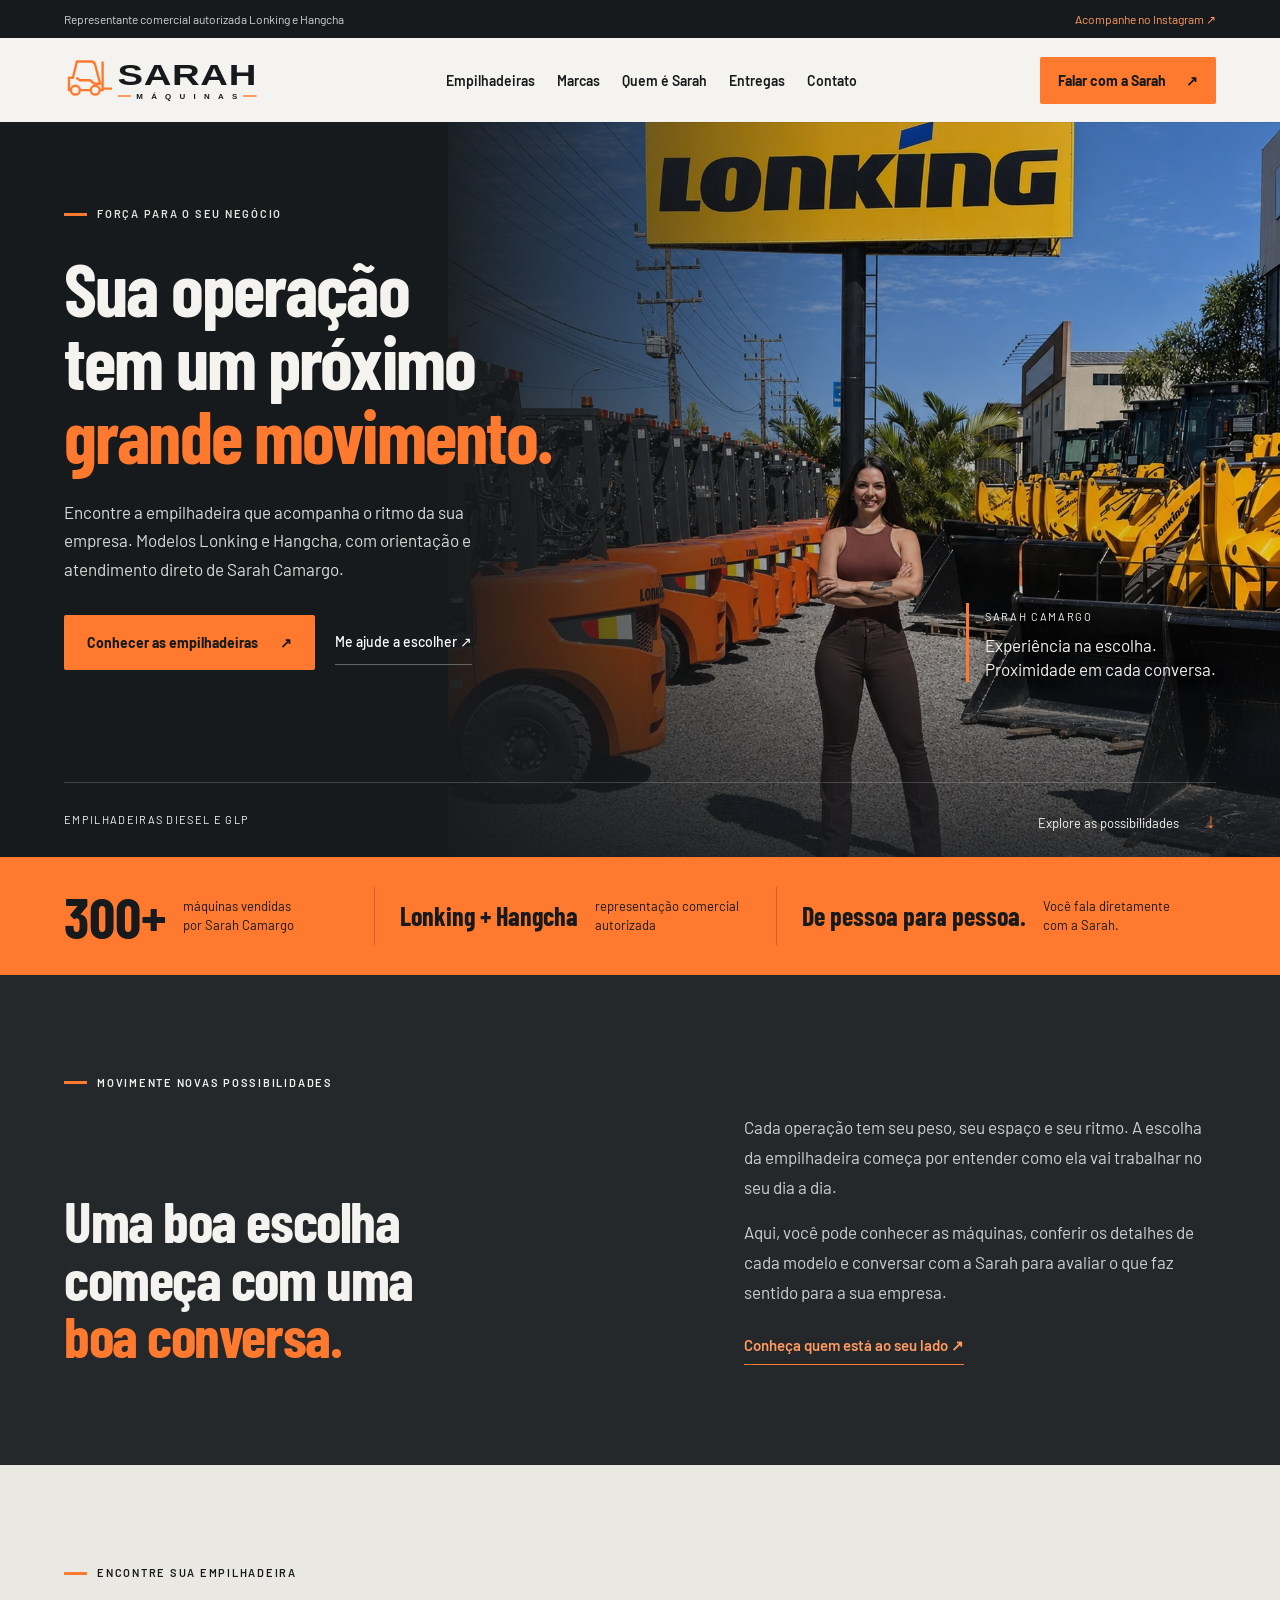
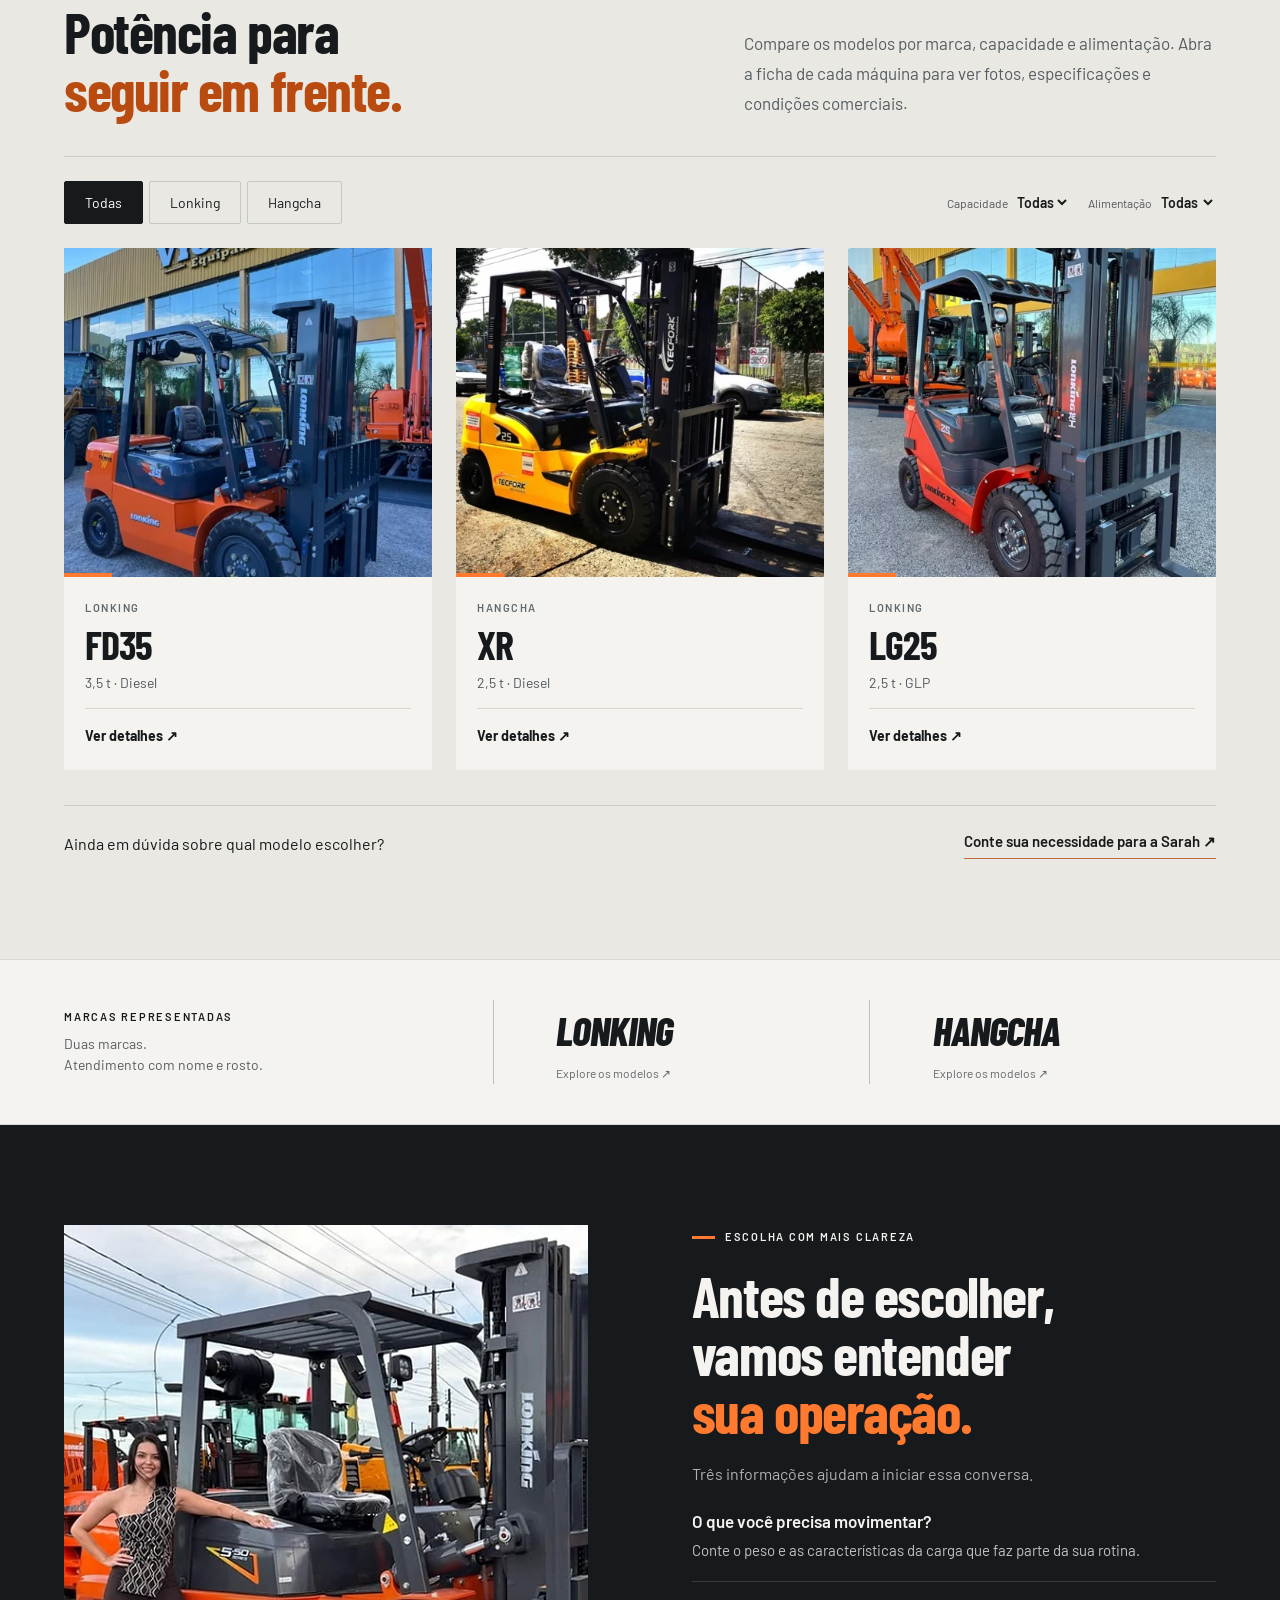
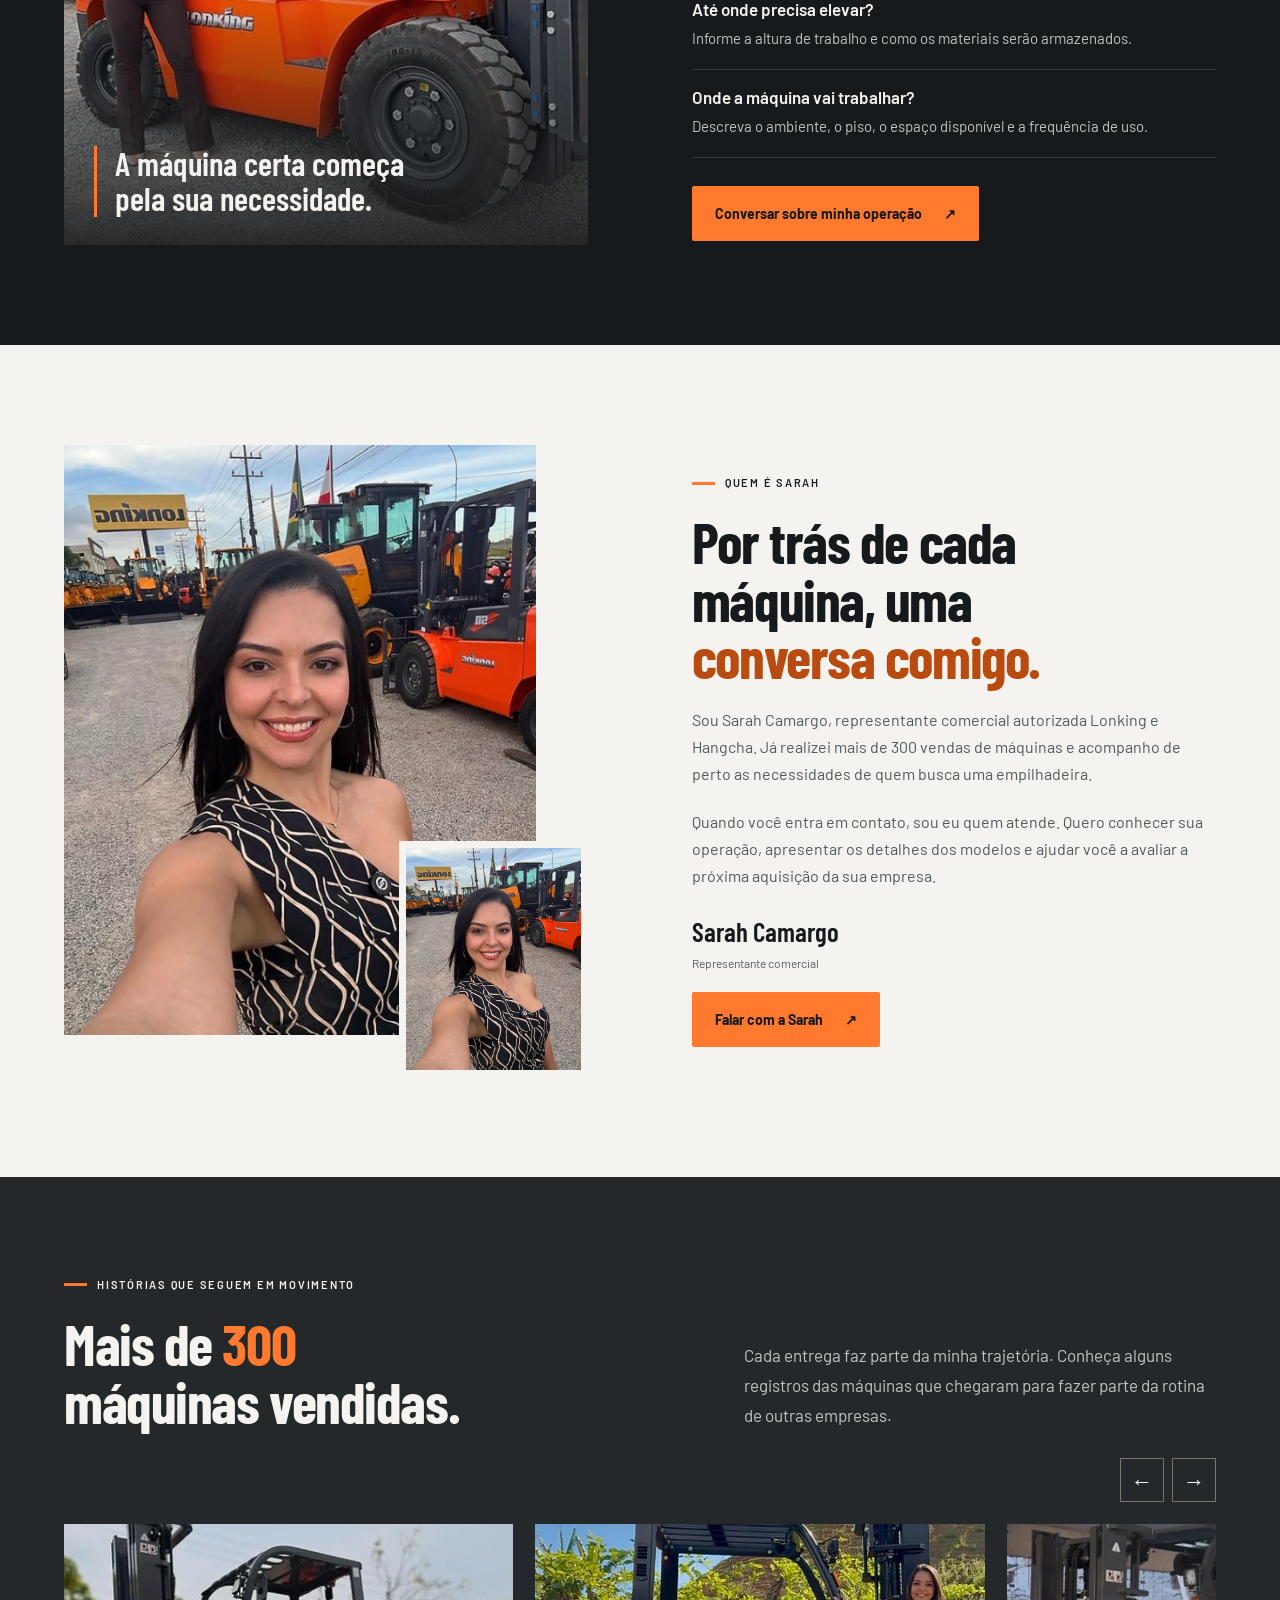
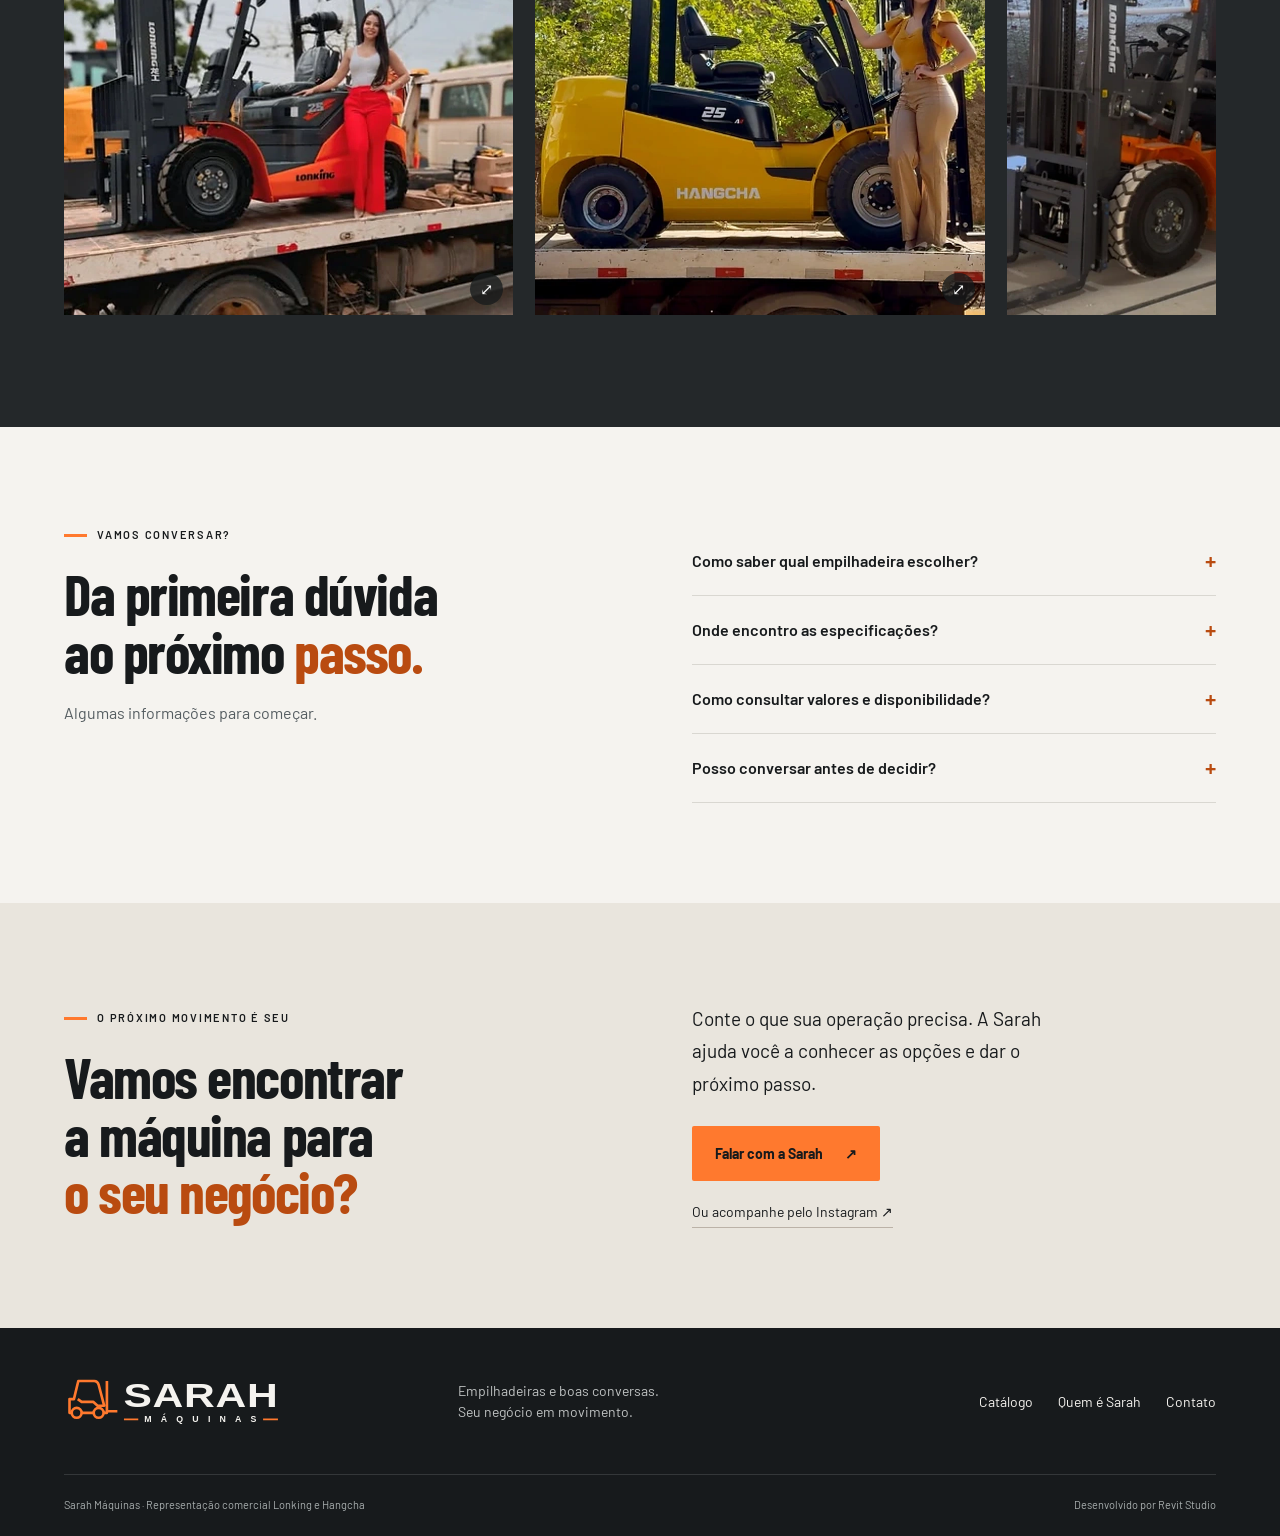
==== commit 4b171b06: "Corrige abertura mobile para exibir Sarah sem sobreposição e oculta setas decorativas" ====
--- a/index.html
+++ b/index.html
@@ -7,13 +7,13 @@
   <meta name="robots" content="noindex,nofollow">
   <meta name="description" content="Empilhadeiras Lonking e Hangcha com Sarah Camargo. Conheça os modelos e converse diretamente com quem entende a sua necessidade.">
   <title>Sarah Máquinas | Empilhadeiras Lonking e Hangcha</title>
-  <link rel="stylesheet" href="estilo.css?v=20261110-logo3c">
+  <link rel="stylesheet" href="estilo.css?v=20261110-mobile2">
   <script defer src="catalogo.js?v=20261110-whatsapp"></script>
-  <script defer src="site.js?v=20261110-whatsapp"></script>
+  <script defer src="site.js?v=20261110-mobile2"></script>
 </head>
 <body>
   <a class="skip" href="#main">Pular para o conteúdo</a>
-  <div class="topline"><div class="wrap"><span>Representante comercial autorizada Lonking e Hangcha</span><a href="https://www.instagram.com/sarahempilhadeira/" target="_blank" rel="noopener">Acompanhe no Instagram ↗</a></div></div>
+  <div class="topline"><div class="wrap"><span>Representante comercial autorizada Lonking e Hangcha</span><a href="https://www.instagram.com/sarahempilhadeira/" target="_blank" rel="noopener">Acompanhe no Instagram <span class="cta-arrow" aria-hidden="true">↗</span></a></div></div>
   <header><div class="wrap bar">
     <a class="logo" href="index.html" aria-label="Sarah Máquinas, início"><svg xmlns="http://www.w3.org/2000/svg" viewBox="0 0 400 92" fill="none" aria-hidden="true" focusable="false">
   <g stroke="#ff792e" stroke-width="4.8" stroke-linejoin="round">
@@ -27,7 +27,7 @@
   <path stroke="#ff792e" stroke-width="3" d="M109 79h26m227 0h27"/>
 </svg></a>
     <nav aria-label="Navegação"><a href="index.html#catalogo">Empilhadeiras</a><a href="index.html#marcas">Marcas</a><a href="index.html#sarah">Quem é Sarah</a><a href="index.html#entregas">Entregas</a><a href="index.html#contato">Contato</a></nav>
-    <a class="top-contact" data-consulta href="https://wa.me/5511968480623?text=Ol%C3%A1%2C%20Sarah!%20Gostaria%20de%20ajuda%20para%20escolher%20uma%20empilhadeira." target="_blank" rel="noopener noreferrer">Falar com a Sarah <span>↗</span></a><button class="menu" aria-label="Abrir menu" aria-expanded="false">☰</button>
+    <a class="top-contact" data-consulta href="https://wa.me/5511968480623?text=Ol%C3%A1%2C%20Sarah!%20Gostaria%20de%20ajuda%20para%20escolher%20uma%20empilhadeira." target="_blank" rel="noopener noreferrer">Falar com a Sarah <span class="cta-arrow" aria-hidden="true">↗</span></a><button class="menu" aria-label="Abrir menu" aria-expanded="false">☰</button>
   </div></header>
   <main id="main">
     <section class="hero">
@@ -36,29 +36,29 @@
         <p class="kicker"><i></i> FORÇA PARA O SEU NEGÓCIO</p>
         <h1>Sua operação<br>tem um próximo<br><em>grande movimento.</em></h1>
         <p class="intro">Encontre a empilhadeira que acompanha o ritmo da sua empresa. Modelos Lonking e Hangcha, com orientação e atendimento direto de Sarah Camargo.</p>
-        <div class="actions"><a class="primary" href="#catalogo">Conhecer as empilhadeiras <span>↗</span></a><a class="bare" data-consulta href="https://wa.me/5511968480623?text=Ol%C3%A1%2C%20Sarah!%20Gostaria%20de%20ajuda%20para%20escolher%20uma%20empilhadeira." target="_blank" rel="noopener noreferrer">Me ajude a escolher ↗</a></div>
-      </div><div class="hero-caption"><span>SARAH CAMARGO</span><p>Experiência na escolha.<br>Proximidade em cada conversa.</p></div></div>
+        <div class="actions"><a class="primary" href="#catalogo">Conhecer as empilhadeiras <span class="cta-arrow" aria-hidden="true">↗</span></a><a class="bare" data-consulta href="https://wa.me/5511968480623?text=Ol%C3%A1%2C%20Sarah!%20Gostaria%20de%20ajuda%20para%20escolher%20uma%20empilhadeira." target="_blank" rel="noopener noreferrer">Me ajude a escolher <span class="cta-arrow" aria-hidden="true">↗</span></a></div>
+      </div><img class="hero-mobile-photo" src="media/hero-hd.svg" width="1211" height="1299" alt="Sarah Camargo entre empilhadeiras Lonking e máquinas no pátio" decoding="async"><div class="hero-caption"><span>SARAH CAMARGO</span><p>Experiência na escolha.<br>Proximidade em cada conversa.</p></div></div>
       <div class="hero-bottom wrap"><span>EMPILHADEIRAS DIESEL E GLP</span><a href="#catalogo">Explore as possibilidades <span>↓</span></a></div>
     </section>
     <section class="proof-band" aria-label="Experiência e atendimento"><div class="wrap proof-grid"><div><strong>300+</strong><span>máquinas vendidas<br>por Sarah Camargo</span></div><div><strong>Lonking + Hangcha</strong><span>representação comercial<br>autorizada</span></div><div><strong>De pessoa para pessoa.</strong><span>Você fala diretamente<br>com a Sarah.</span></div></div></section>
 
-    <section class="introduction"><div class="wrap section"><p class="kicker"><i></i> MOVIMENTE NOVAS POSSIBILIDADES</p><div class="section-heading"><h2>Uma boa escolha<br>começa com uma<br><span>boa conversa.</span></h2><div class="section-copy"><p>Cada operação tem seu peso, seu espaço e seu ritmo. A escolha da empilhadeira começa por entender como ela vai trabalhar no seu dia a dia.</p><p>Aqui, você pode conhecer as máquinas, conferir os detalhes de cada modelo e conversar com a Sarah para avaliar o que faz sentido para a sua empresa.</p><a class="text-link" href="#sarah">Conheça quem está ao seu lado ↗</a></div></div></div></section>
+    <section class="introduction"><div class="wrap section"><p class="kicker"><i></i> MOVIMENTE NOVAS POSSIBILIDADES</p><div class="section-heading"><h2>Uma boa escolha<br>começa com uma<br><span>boa conversa.</span></h2><div class="section-copy"><p>Cada operação tem seu peso, seu espaço e seu ritmo. A escolha da empilhadeira começa por entender como ela vai trabalhar no seu dia a dia.</p><p>Aqui, você pode conhecer as máquinas, conferir os detalhes de cada modelo e conversar com a Sarah para avaliar o que faz sentido para a sua empresa.</p><a class="text-link" href="#sarah">Conheça quem está ao seu lado <span class="cta-arrow" aria-hidden="true">↗</span></a></div></div></div></section>
 
-    <section class="catalog-section" id="catalogo"><div class="wrap section"><div class="section-heading"><div><p class="kicker"><i></i> ENCONTRE SUA EMPILHADEIRA</p><h2>Potência para<br><span>seguir em frente.</span></h2></div><p class="section-copy">Compare os modelos por marca, capacidade e alimentação. Abra a ficha de cada máquina para ver fotos, especificações e condições comerciais.</p></div><div class="filters"><div id="brands" aria-label="Filtrar por marca"></div><div class="selects"><label>Capacidade<select id="cap"><option value="">Todas</option><option>2,5 t</option><option>3,5 t</option></select></label><label>Alimentação<select id="fuel"><option value="">Todas</option><option>Diesel</option><option>GLP</option></select></label></div></div><div id="cards" class="cards" aria-live="polite"></div><div class="catalog-help"><p>Ainda em dúvida sobre qual modelo escolher?</p><a class="text-link" data-consulta href="https://wa.me/5511968480623?text=Ol%C3%A1%2C%20Sarah!%20Gostaria%20de%20ajuda%20para%20escolher%20uma%20empilhadeira." target="_blank" rel="noopener noreferrer">Conte sua necessidade para a Sarah ↗</a></div></div></section>
+    <section class="catalog-section" id="catalogo"><div class="wrap section"><div class="section-heading"><div><p class="kicker"><i></i> ENCONTRE SUA EMPILHADEIRA</p><h2>Potência para<br><span>seguir em frente.</span></h2></div><p class="section-copy">Compare os modelos por marca, capacidade e alimentação. Abra a ficha de cada máquina para ver fotos, especificações e condições comerciais.</p></div><div class="filters"><div id="brands" aria-label="Filtrar por marca"></div><div class="selects"><label>Capacidade<select id="cap"><option value="">Todas</option><option>2,5 t</option><option>3,5 t</option></select></label><label>Alimentação<select id="fuel"><option value="">Todas</option><option>Diesel</option><option>GLP</option></select></label></div></div><div id="cards" class="cards" aria-live="polite"></div><div class="catalog-help"><p>Ainda em dúvida sobre qual modelo escolher?</p><a class="text-link" data-consulta href="https://wa.me/5511968480623?text=Ol%C3%A1%2C%20Sarah!%20Gostaria%20de%20ajuda%20para%20escolher%20uma%20empilhadeira." target="_blank" rel="noopener noreferrer">Conte sua necessidade para a Sarah <span class="cta-arrow" aria-hidden="true">↗</span></a></div></div></section>
 
-    <section id="marcas" class="brand-section"><div class="wrap brands-row"><div><p class="kicker">MARCAS REPRESENTADAS</p><p>Duas marcas.<br>Atendimento com nome e rosto.</p></div><a href="?marca=Lonking#catalogo" data-brand="Lonking"><strong>LONKING</strong><small>Explore os modelos ↗</small></a><a href="?marca=Hangcha#catalogo" data-brand="Hangcha"><strong>HANGCHA</strong><small>Explore os modelos ↗</small></a></div></section>
+    <section id="marcas" class="brand-section"><div class="wrap brands-row"><div><p class="kicker">MARCAS REPRESENTADAS</p><p>Duas marcas.<br>Atendimento com nome e rosto.</p></div><a href="?marca=Lonking#catalogo" data-brand="Lonking"><strong>LONKING</strong><small>Explore os modelos <span class="cta-arrow" aria-hidden="true">↗</span></small></a><a href="?marca=Hangcha#catalogo" data-brand="Hangcha"><strong>HANGCHA</strong><small>Explore os modelos <span class="cta-arrow" aria-hidden="true">↗</span></small></a></div></section>
 
-    <section class="choice-section"><div class="wrap section choice-grid"><div class="choice-image"><img src="media/home-2.webp" alt="Sarah ao lado de uma empilhadeira" loading="lazy"><span>A máquina certa começa<br>pela sua necessidade.</span></div><div><p class="kicker"><i></i> ESCOLHA COM MAIS CLAREZA</p><h2>Antes de escolher,<br>vamos entender<br><span>sua operação.</span></h2><p class="choice-lead">Três informações ajudam a iniciar essa conversa.</p><div class="choice-item"><h3>O que você precisa movimentar?</h3><p>Conte o peso e as características da carga que faz parte da sua rotina.</p></div><div class="choice-item"><h3>Até onde precisa elevar?</h3><p>Informe a altura de trabalho e como os materiais serão armazenados.</p></div><div class="choice-item"><h3>Onde a máquina vai trabalhar?</h3><p>Descreva o ambiente, o piso, o espaço disponível e a frequência de uso.</p></div><a class="primary" data-consulta href="https://wa.me/5511968480623?text=Ol%C3%A1%2C%20Sarah!%20Gostaria%20de%20ajuda%20para%20escolher%20uma%20empilhadeira." target="_blank" rel="noopener noreferrer">Conversar sobre minha operação ↗</a></div></div></section>
+    <section class="choice-section"><div class="wrap section choice-grid"><div class="choice-image"><img src="media/home-2.webp" alt="Sarah ao lado de uma empilhadeira" loading="lazy"><span>A máquina certa começa<br>pela sua necessidade.</span></div><div><p class="kicker"><i></i> ESCOLHA COM MAIS CLAREZA</p><h2>Antes de escolher,<br>vamos entender<br><span>sua operação.</span></h2><p class="choice-lead">Três informações ajudam a iniciar essa conversa.</p><div class="choice-item"><h3>O que você precisa movimentar?</h3><p>Conte o peso e as características da carga que faz parte da sua rotina.</p></div><div class="choice-item"><h3>Até onde precisa elevar?</h3><p>Informe a altura de trabalho e como os materiais serão armazenados.</p></div><div class="choice-item"><h3>Onde a máquina vai trabalhar?</h3><p>Descreva o ambiente, o piso, o espaço disponível e a frequência de uso.</p></div><a class="primary" data-consulta href="https://wa.me/5511968480623?text=Ol%C3%A1%2C%20Sarah!%20Gostaria%20de%20ajuda%20para%20escolher%20uma%20empilhadeira." target="_blank" rel="noopener noreferrer">Conversar sobre minha operação <span class="cta-arrow" aria-hidden="true">↗</span></a></div></div></section>
 
-    <section id="sarah" class="about-section"><div class="wrap section about"><div class="portrait-film"><video id="video" autoplay muted loop playsinline preload="metadata" poster="media/sarah.webp" aria-label="Sarah Camargo em vídeo"><source src="media/video.mp4" type="video/mp4"></video><img src="media/sarah.webp" class="portrait-inset" alt="Retrato de Sarah Camargo" loading="lazy"></div><div><p class="kicker"><i></i> QUEM É SARAH</p><h2>Por trás de cada<br>máquina, uma<br><span>conversa comigo.</span></h2><p>Sou Sarah Camargo, representante comercial autorizada Lonking e Hangcha. Já realizei mais de 300 vendas de máquinas e acompanho de perto as necessidades de quem busca uma empilhadeira.</p><p>Quando você entra em contato, sou eu quem atende. Quero conhecer sua operação, apresentar os detalhes dos modelos e ajudar você a avaliar a próxima aquisição da sua empresa.</p><p class="signature">Sarah Camargo<span>Representante comercial</span></p><a class="primary" data-consulta href="https://wa.me/5511968480623?text=Ol%C3%A1%2C%20Sarah!%20Gostaria%20de%20ajuda%20para%20escolher%20uma%20empilhadeira." target="_blank" rel="noopener noreferrer">Falar com a Sarah ↗</a></div></div></section>
+    <section id="sarah" class="about-section"><div class="wrap section about"><div class="portrait-film"><video id="video" autoplay muted loop playsinline preload="metadata" poster="media/sarah.webp" aria-label="Sarah Camargo em vídeo"><source src="media/video.mp4" type="video/mp4"></video><img src="media/sarah.webp" class="portrait-inset" alt="Retrato de Sarah Camargo" loading="lazy"></div><div><p class="kicker"><i></i> QUEM É SARAH</p><h2>Por trás de cada<br>máquina, uma<br><span>conversa comigo.</span></h2><p>Sou Sarah Camargo, representante comercial autorizada Lonking e Hangcha. Já realizei mais de 300 vendas de máquinas e acompanho de perto as necessidades de quem busca uma empilhadeira.</p><p>Quando você entra em contato, sou eu quem atende. Quero conhecer sua operação, apresentar os detalhes dos modelos e ajudar você a avaliar a próxima aquisição da sua empresa.</p><p class="signature">Sarah Camargo<span>Representante comercial</span></p><a class="primary" data-consulta href="https://wa.me/5511968480623?text=Ol%C3%A1%2C%20Sarah!%20Gostaria%20de%20ajuda%20para%20escolher%20uma%20empilhadeira." target="_blank" rel="noopener noreferrer">Falar com a Sarah <span class="cta-arrow" aria-hidden="true">↗</span></a></div></div></section>
 
     <section class="deliver section" id="entregas"><div class="wrap"><div class="section-heading"><div><p class="kicker"><i></i> HISTÓRIAS QUE SEGUEM EM MOVIMENTO</p><h2>Mais de <em>300</em><br>máquinas vendidas.</h2></div><p class="section-copy">Cada entrega faz parte da minha trajetória. Conheça alguns registros das máquinas que chegaram para fazer parte da rotina de outras empresas.</p></div><div class="rail-tools"><button id="prevDelivery" aria-label="Entrega anterior">←</button><button id="nextDelivery" aria-label="Próxima entrega">→</button></div><div class="delivery-rail" id="delivery" aria-label="Fotos de entregas"></div></div></section>
 
     <section class="wrap section faq-section"><div><p class="kicker"><i></i> VAMOS CONVERSAR?</p><h2>Da primeira dúvida<br>ao próximo <span>passo.</span></h2><p>Algumas informações para começar.</p></div><div class="faq-list"><details><summary>Como saber qual empilhadeira escolher?</summary><p>Comece pelo peso da carga, altura de elevação e ambiente de trabalho. Envie essas informações para a Sarah e converse sobre os modelos do catálogo.</p></details><details><summary>Onde encontro as especificações?</summary><p>Abra “Ver detalhes” no modelo desejado. A página reúne fotos, capacidade, alimentação e as especificações disponíveis para aquela máquina.</p></details><details><summary>Como consultar valores e disponibilidade?</summary><p>Use “Consultar este modelo” na página da máquina para preparar uma mensagem com o modelo escolhido. A Sarah confirma o valor, a disponibilidade e as condições da proposta.</p></details><details><summary>Posso conversar antes de decidir?</summary><p>Sim. Você pode falar com a Sarah mesmo sem ter escolhido um modelo. Conte como a máquina será utilizada para iniciar o atendimento.</p></details></div></section>
 
-    <section id="contato" class="contact"><div class="wrap section contact-grid"><div><p class="kicker"><i></i> O PRÓXIMO MOVIMENTO É SEU</p><h2>Vamos encontrar<br>a máquina para<br><span>o seu negócio?</span></h2></div><div><p>Conte o que sua operação precisa. A Sarah ajuda você a conhecer as opções e dar o próximo passo.</p><a class="primary" data-consulta href="https://wa.me/5511968480623?text=Ol%C3%A1%2C%20Sarah!%20Gostaria%20de%20ajuda%20para%20escolher%20uma%20empilhadeira." target="_blank" rel="noopener noreferrer">Falar com a Sarah ↗</a><a class="social-link" href="https://www.instagram.com/sarahempilhadeira/" target="_blank" rel="noopener">Ou acompanhe pelo Instagram ↗</a></div></div></section>
+    <section id="contato" class="contact"><div class="wrap section contact-grid"><div><p class="kicker"><i></i> O PRÓXIMO MOVIMENTO É SEU</p><h2>Vamos encontrar<br>a máquina para<br><span>o seu negócio?</span></h2></div><div><p>Conte o que sua operação precisa. A Sarah ajuda você a conhecer as opções e dar o próximo passo.</p><a class="primary" data-consulta href="https://wa.me/5511968480623?text=Ol%C3%A1%2C%20Sarah!%20Gostaria%20de%20ajuda%20para%20escolher%20uma%20empilhadeira." target="_blank" rel="noopener noreferrer">Falar com a Sarah <span class="cta-arrow" aria-hidden="true">↗</span></a><a class="social-link" href="https://www.instagram.com/sarahempilhadeira/" target="_blank" rel="noopener">Ou acompanhe pelo Instagram <span class="cta-arrow" aria-hidden="true">↗</span></a></div></div></section>
   </main>
-  <footer><div class="wrap footer-main"><a class="logo" href="index.html"><svg xmlns="http://www.w3.org/2000/svg" viewBox="0 0 400 92" fill="none" aria-hidden="true" focusable="false">
+  <footer><div class="wrap footer-main"><a class="logo" href="index.html" aria-label="Sarah Máquinas, início"><svg xmlns="http://www.w3.org/2000/svg" viewBox="0 0 400 92" fill="none" aria-hidden="true" focusable="false">
   <g stroke="#ff792e" stroke-width="4.8" stroke-linejoin="round">
     <path d="M10 54V42h8l8-33h29c5 0 7 3 8 7l10 38H61l-8-7H32l-7-5M10 54v13h5m16 0h24m16 0h7V9m0 0v55h19"/>
     <circle cx="23" cy="67" r="9"/><circle cx="63" cy="67" r="9"/>
--- a/estilo.css
+++ b/estilo.css
@@ -237,3 +237,13 @@
   .logo svg { width: 138px; }
   .bar { gap: 10px; }
 }
+
+/* Foto livre de sobreposição e setas decorativas ocultas apenas no celular. */
+.hero-mobile-photo { display: none; }
+@media(max-width:700px) {
+  .cta-arrow { display: none; }
+  .hero-backdrop, .hero::before { display: none; }
+  .hero-inner { min-height: 0; padding-block: 34px 28px; }
+  .hero-mobile-photo { display: block; width: 100%; height: auto; margin-top: 28px; }
+  .hero-caption { margin-top: 24px; text-shadow: none; }
+}
